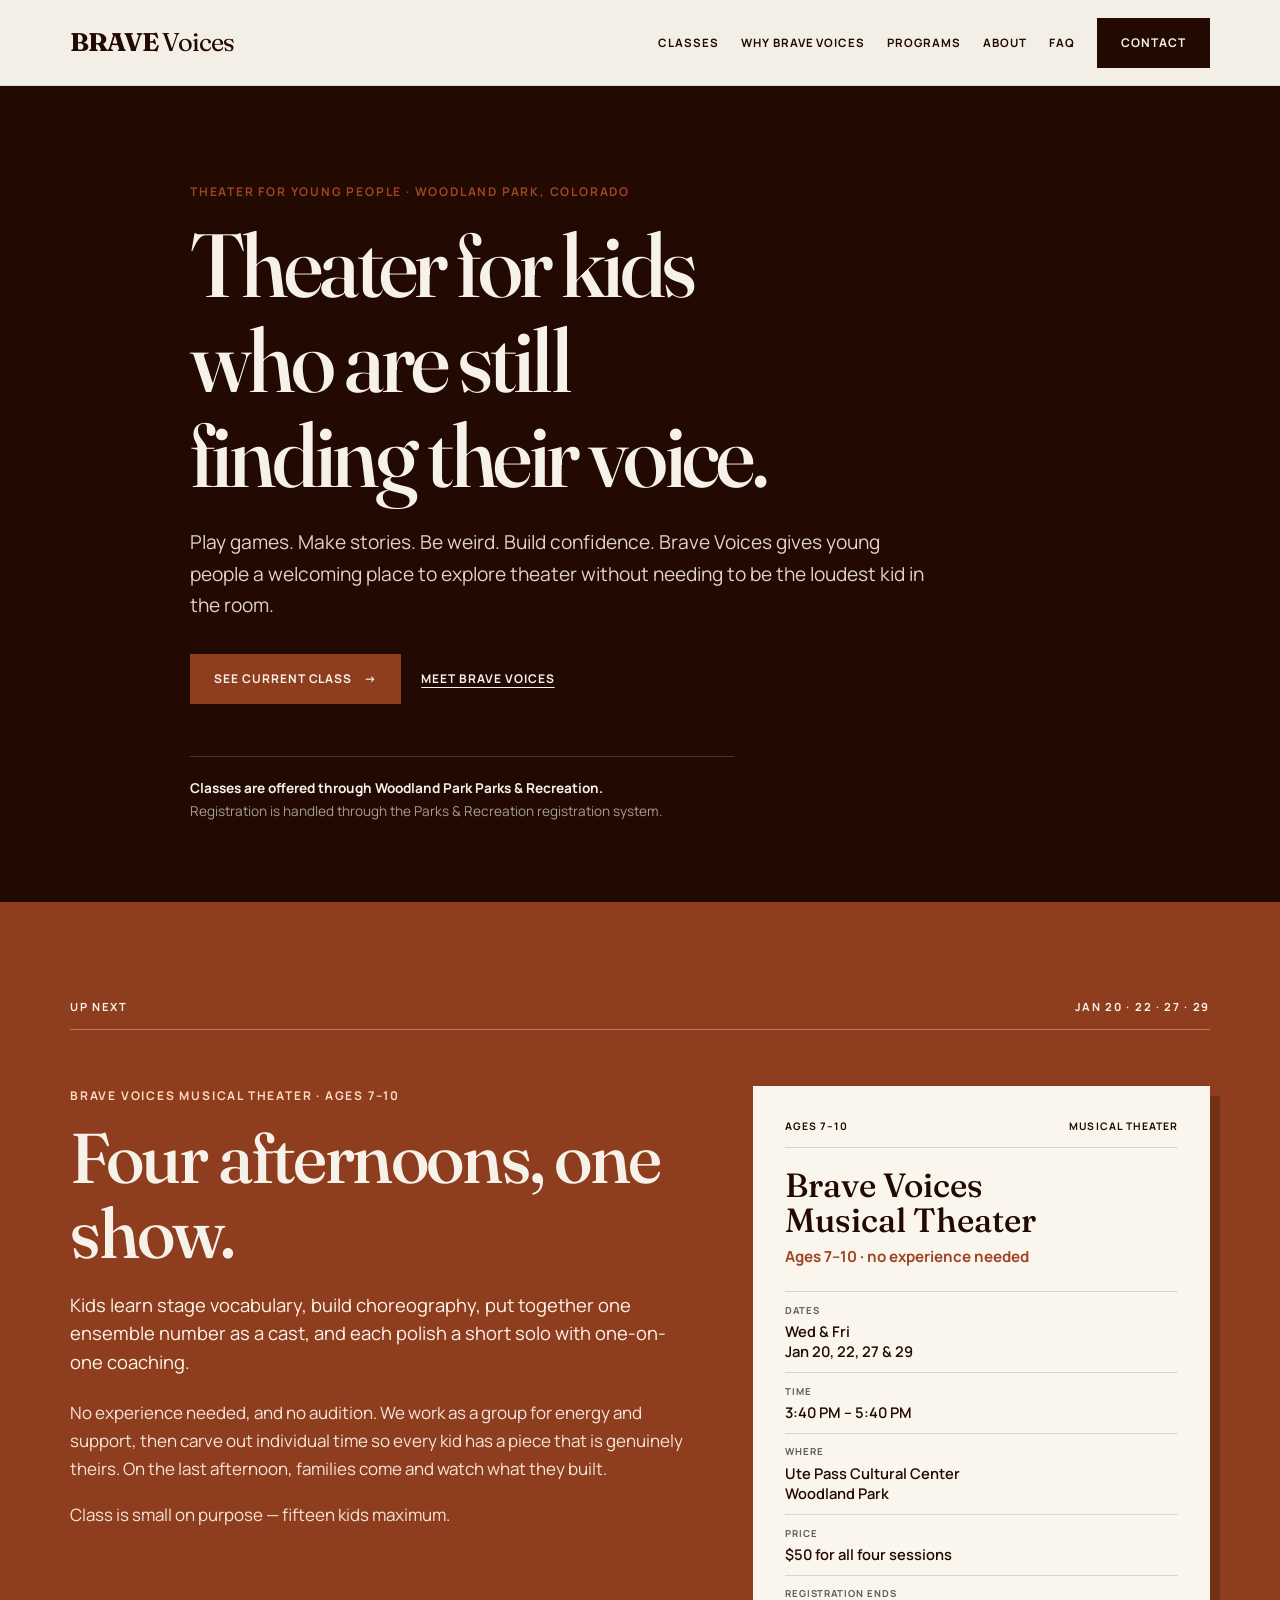
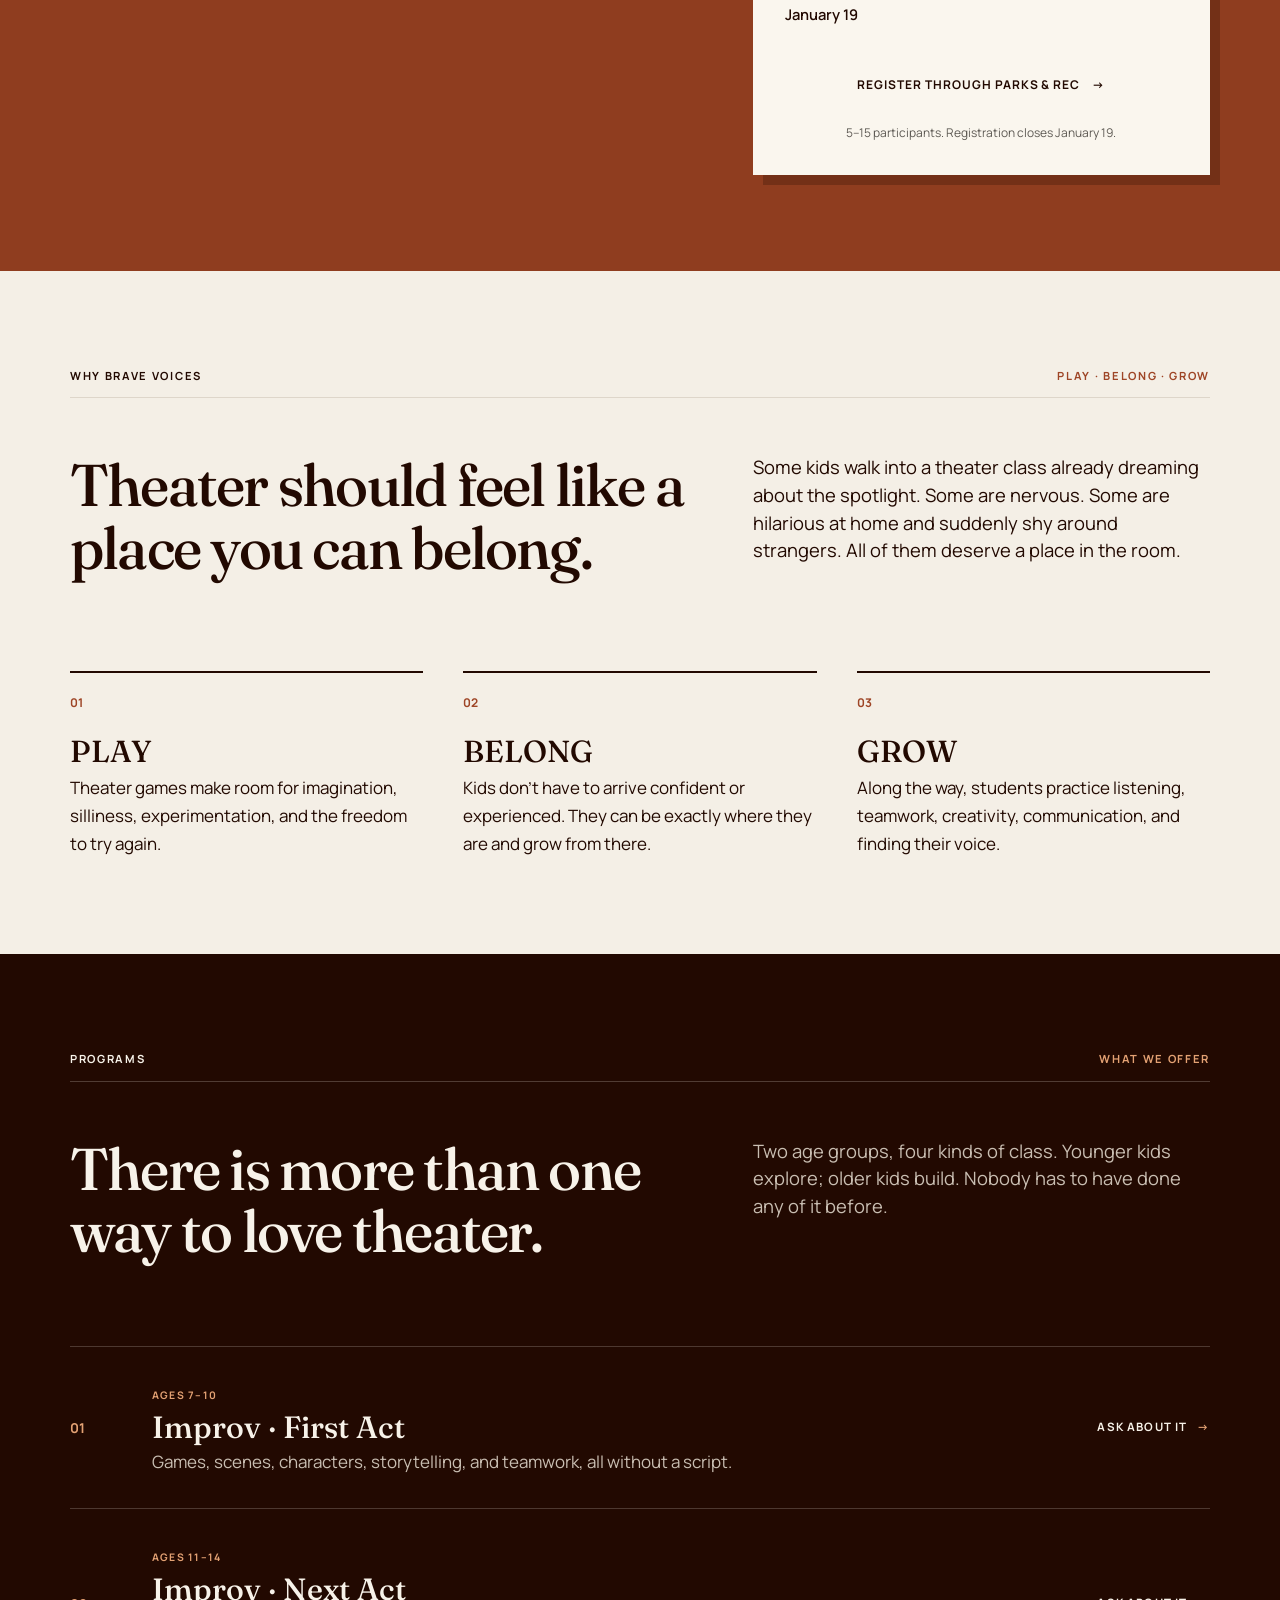
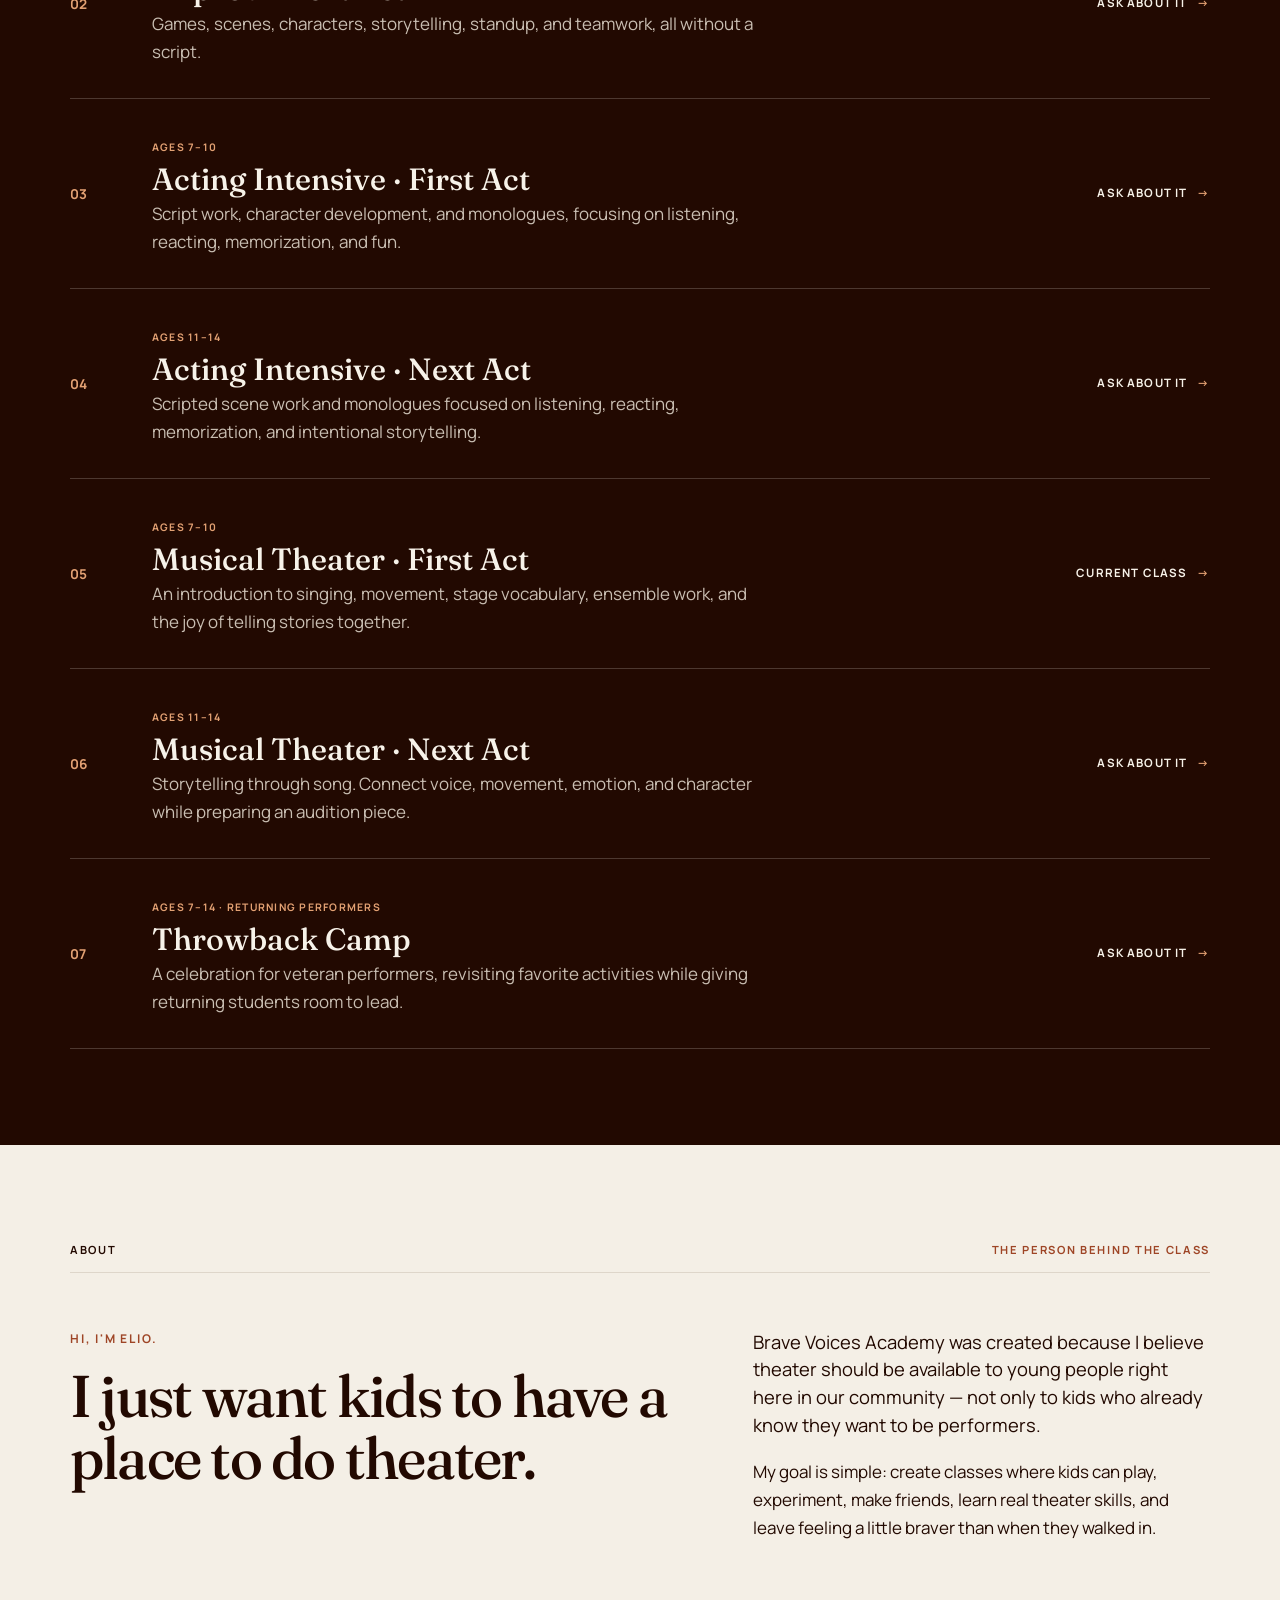
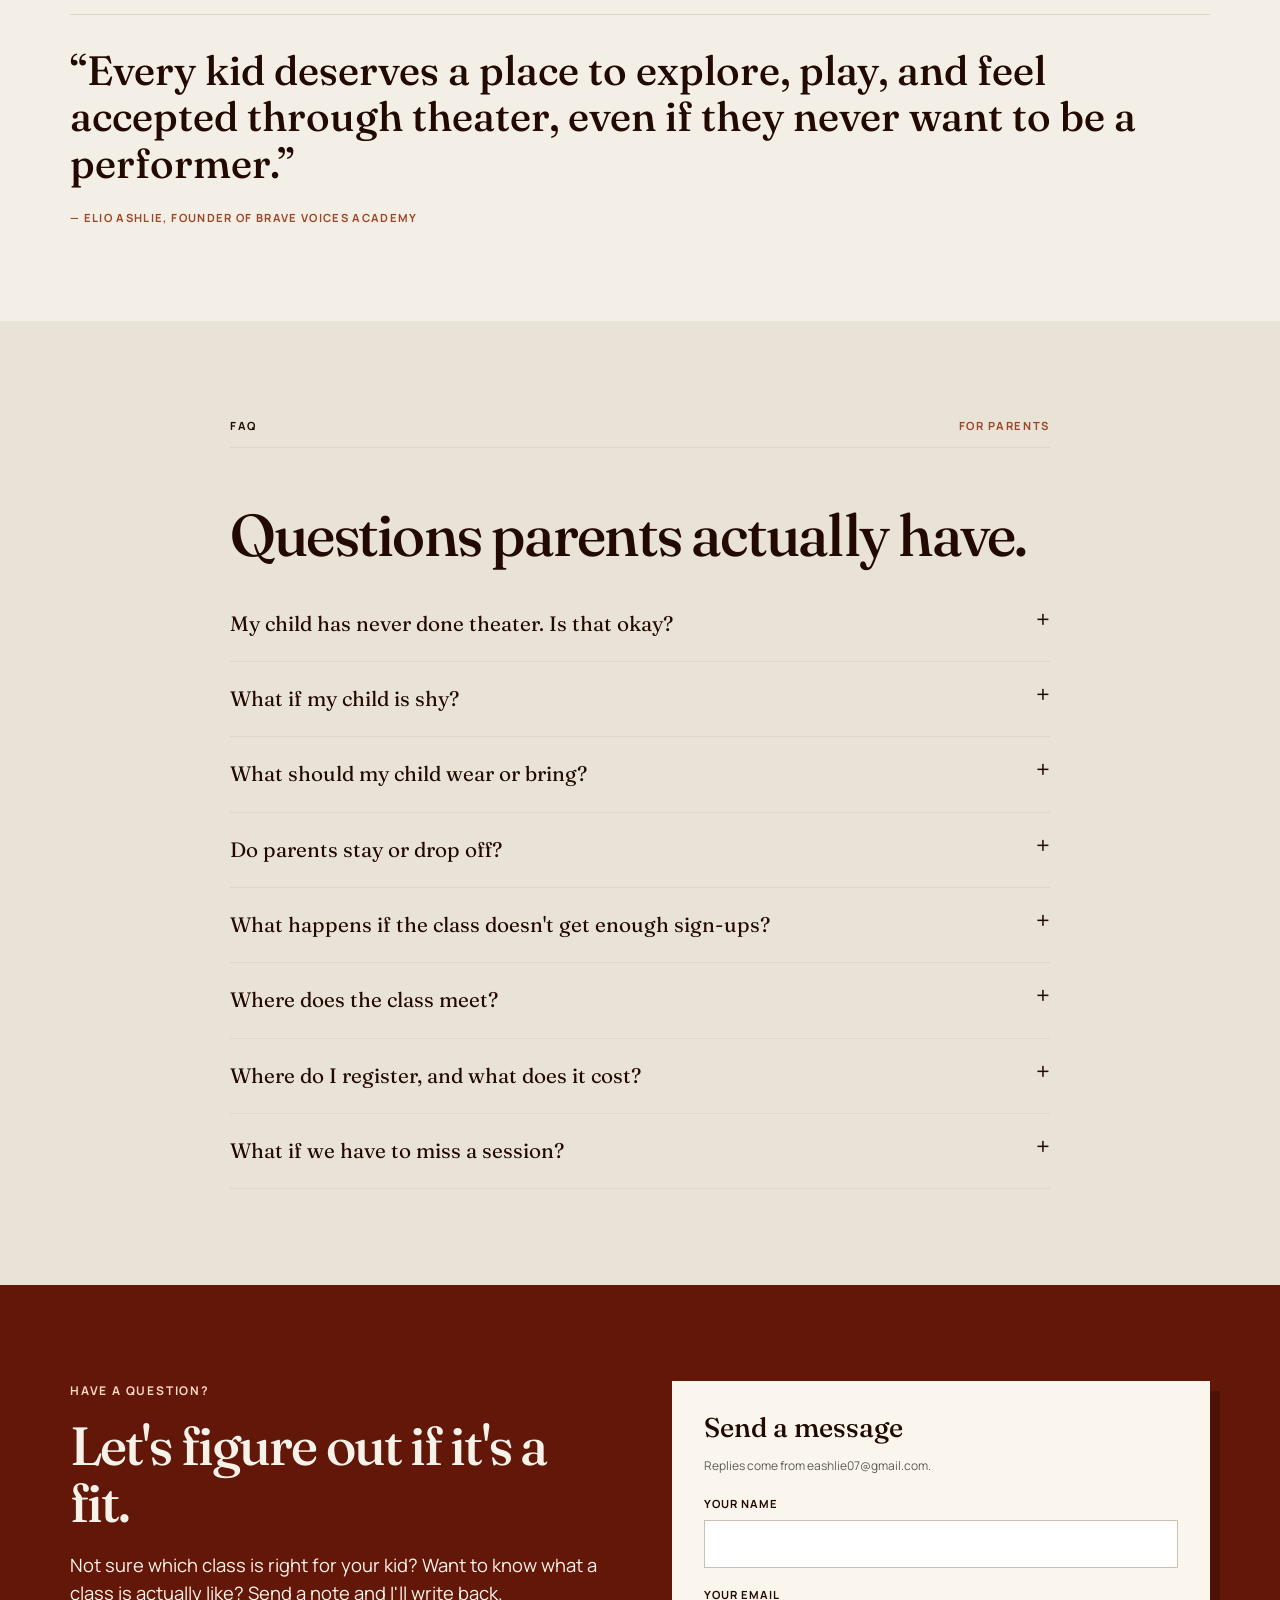
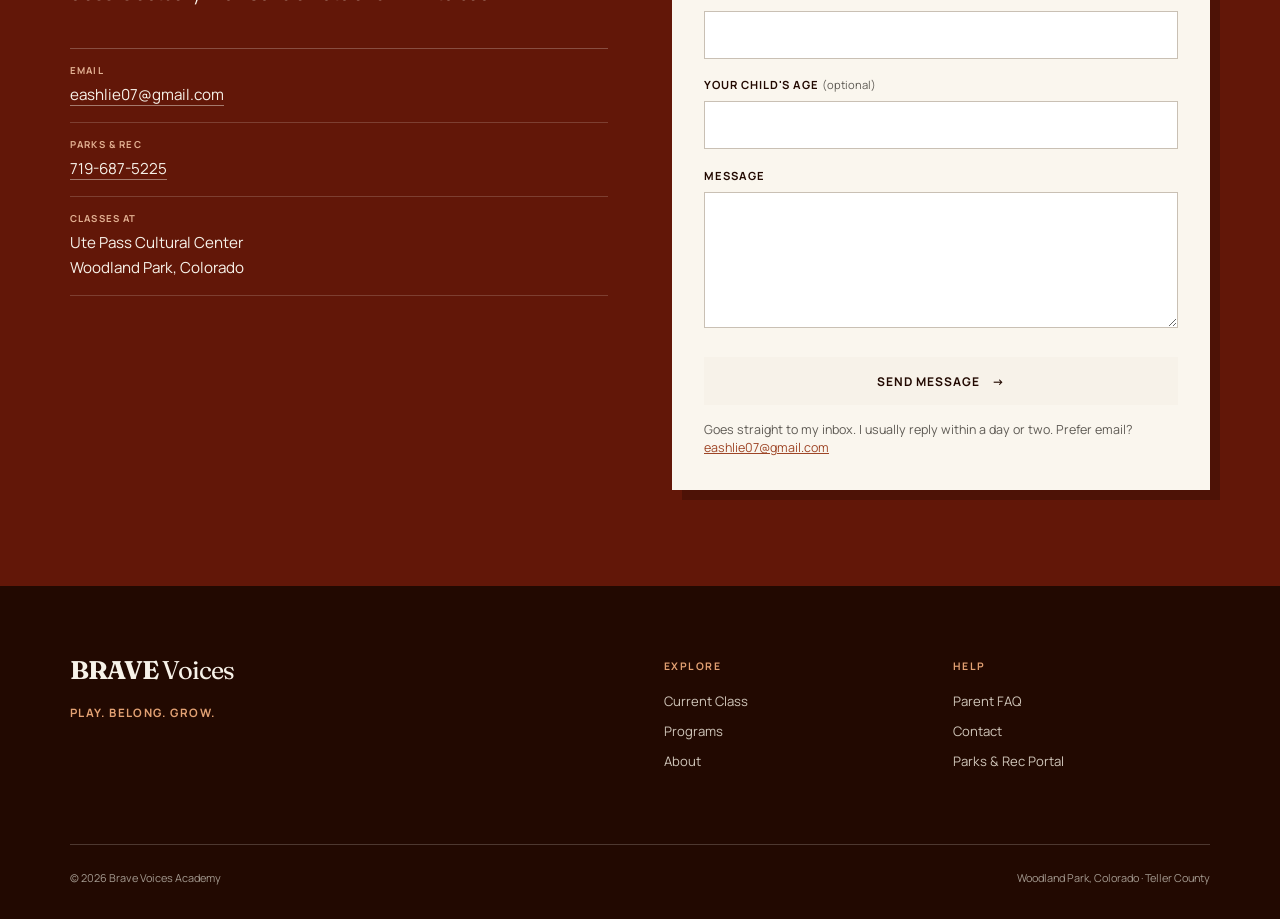
==== index.html @ 82eaf192 "Update website" ====
<!DOCTYPE html>
<html lang="en">
<head>
  <meta charset="UTF-8">
  <meta name="viewport" content="width=device-width, initial-scale=1.0">

  <!-- ✏️ EDIT: page title and description. Keep them under ~60 and ~155 characters. -->
  <title>Brave Voices Academy | Theater Classes for Kids in Woodland Park, CO</title>
  <meta name="description" content="Playful, welcoming theater classes for kids ages 7–14 in Woodland Park. Offered through Woodland Park Parks & Recreation. No experience or audition needed.">

  <link rel="icon" type="image/x-icon" href="imgs/favicon.ico">
  <meta name="theme-color" content="#220901">

  <!-- Social preview. ✏️ EDIT the image path once you add imgs/share-image.png (1200×630) -->
  <meta property="og:type" content="website">
  <meta property="og:title" content="Brave Voices Academy — Theater for kids in Woodland Park">
  <meta property="og:description" content="Theater for kids who are still finding their voice. Classes through Woodland Park Parks & Recreation.">
  <meta property="og:url" content="https://bravevoices.pages.dev/">
  <meta property="og:image" content="imgs/share-image.png">
  <meta name="twitter:card" content="summary_large_image">

  <link rel="preconnect" href="https://fonts.googleapis.com">
  <link rel="preconnect" href="https://fonts.gstatic.com" crossorigin>
  <link href="https://fonts.googleapis.com/css2?family=Fraunces:opsz,wght@9..144,400;9..144,500;9..144,600;9..144,700&family=Manrope:wght@400;500;600;700&display=swap" rel="stylesheet">
  <link rel="stylesheet" href="style.css">
</head>

<body>
<a class="skip-link" href="#main">Skip to content</a>

<header class="site-header">
  <div class="container nav-wrap">
    <a href="#" class="brand">BRAVE <span>Voices</span></a>

    <!-- Desktop navigation -->
    <nav class="site-nav" aria-label="Main">
      <a href="#classes">Classes</a>
      <a href="#why">Why Brave Voices</a>
      <a href="#programs">Programs</a>
      <a href="#about">About</a>
      <a href="#faq">FAQ</a>
      <a href="#contact" class="btn btn-dark">Contact</a>
    </nav>

    <!-- Mobile navigation: opens and closes with no JavaScript -->
    <details class="nav-mobile">
      <summary aria-label="Menu"><span class="bars" aria-hidden="true"></span>Menu</summary>
      <nav aria-label="Mobile">
        <a href="#classes">Classes</a>
        <a href="#why">Why Brave Voices</a>
        <a href="#programs">Programs</a>
        <a href="#about">About</a>
        <a href="#faq">FAQ</a>
        <a href="#contact">Contact</a>
      </nav>
    </details>
  </div>
</header>

<main id="main">

  <!-- ============================================================
       HERO  ✏️ EDIT: the headline and first paragraph
  ============================================================= -->
  <section class="hero dark">
    <div class="container hero-content">
      <p class="eyebrow">THEATER FOR YOUNG PEOPLE · WOODLAND PARK, COLORADO</p>
      <h1>Theater for kids<br>who are still<br>finding their voice.</h1>
      <p class="lead">
        Play games. Make stories. Be weird. Build confidence. Brave Voices gives young people a
        welcoming place to explore theater without needing to be the loudest kid in the room.
      </p>
      <div class="button-group">
        <a href="#classes" class="btn btn-terracotta">See current class <span aria-hidden="true">→</span></a>
        <a href="#about" class="text-link">Meet Brave Voices</a>
      </div>
      <div class="hero-footnote">
        <strong>Classes are offered through Woodland Park Parks &amp; Recreation.</strong>
        Registration is handled through the Parks &amp; Recreation registration system.
      </div>
    </div>
  </section>

  <!-- ============================================================
       CURRENT CLASS
       ✏️ THIS IS THE MAIN THING YOU WILL EDIT EACH SEASON.
       Change the six lines marked EDIT below, save, and publish.
       If there is no class scheduled, read the note just
       below the section tag — there is a ready-made message
       to use instead.
  ============================================================= -->
  <section class="section band-terracotta" id="classes">
    <div class="container">
      <div class="section-tag light-tag">
        <span>UP NEXT</span>
        <!-- ✏️ EDIT: the dates, written the same way -->
        <span>JAN 20 · 22 · 27 · 29</span>
      </div>

      <div class="two-col">
        <div>
          <!-- ✏️ EDIT: ages and class name -->
          <p class="eyebrow light-ink">BRAVE VOICES MUSICAL THEATER · AGES 7–10</p>
          <!-- ✏️ EDIT: the short title -->
          <h2 class="display-title">Four afternoons, one show.</h2>
          <p class="lead-text-light">
            Kids learn stage vocabulary, build choreography, put together one ensemble number as a
            cast, and each polish a short solo with one-on-one coaching.
          </p>
          <p class="light-body">
            No experience needed, and no audition. We work as a group for energy and support, then
            carve out individual time so every kid has a piece that is genuinely theirs. On the last
            afternoon, families come and watch what they built.
          </p>
          <p class="light-body">
            Class is small on purpose — fifteen kids maximum.
          </p>
        </div>

        <!-- Class info card -->
        <aside class="class-card">
          <div class="card-header">
            <!-- ✏️ EDIT: ages and class type -->
            <span>AGES 7–10</span>
            <span>MUSICAL THEATER</span>
          </div>
          <!-- ✏️ EDIT -->
          <h3>Brave Voices<br>Musical Theater</h3>
          <p class="card-subtitle">Ages 7–10 · no experience needed</p>

          <dl class="card-specs">
            <div>
              <dt>DATES</dt>
              <!-- ✏️ EDIT -->
              <dd>Wed &amp; Fri<br>Jan 20, 22, 27 &amp; 29</dd>
            </div>
            <div>
              <dt>TIME</dt>
              <!-- ✏️ EDIT -->
              <dd>3:40 PM – 5:40 PM</dd>
            </div>
            <div>
              <dt>WHERE</dt>
              <!-- ✏️ EDIT -->
              <dd>Ute Pass Cultural Center<br>Woodland Park</dd>
            </div>
            <div>
              <dt>PRICE</dt>
              <!-- ✏️ EDIT -->
              <dd>$50 for all four sessions</dd>
            </div>
            <div>
              <dt>REGISTRATION ENDS</dt>
              <!-- ✏️ EDIT -->
              <dd>January 19</dd>
            </div>
          </dl>

          <!-- ✏️ EDIT: the registration link goes here -->
          <a href="https://secure.rec1.com/CO/woodland-park-co/catalog"
             target="_blank" rel="noopener noreferrer" class="btn btn-full">
            Register through Parks &amp; Rec <span aria-hidden="true">→</span>
          </a>
          <p class="micro-text">5–15 participants. Registration closes January 19.</p>
        </aside>
      </div>

      <!-- ==========================================================
           DELETE THIS CLASS (when a class is over and nothing is booked)

           1. Find these two markers in the file:
                <div class="two-col">
                  <div>
                    ...
                  </div>
                  <aside class="class-card">
                    ...
                  </aside>
                </div>
           2. Delete that whole block, from <div class="two-col">
              down to its closing </div> just above the comment below.
           3. Remove the comment marks around the block underneath
              (select it, then press Ctrl + / in most editors).
           4. Change the two dates in the section tag to say
              something like  NO CLASS SCHEDULED
      =========================================================== -->

      <!-- EMPTY STATE START
      <div class="two-col">
        <div>
          <p class="eyebrow light-ink">BETWEEN CLASSES</p>
          <h2 class="display-title">Nothing on the calendar right now.</h2>
          <p class="lead-text-light">
            The next Brave Voices class is being finalised with Woodland Park Parks &amp; Recreation.
            Leave your email below and I'll write to you the moment the dates are set — before it
            goes on the flyers.
          </p>
          <a href="#contact" class="btn btn-cream">Tell me when it's scheduled <span aria-hidden="true">→</span></a>
        </div>
      </div>
      EMPTY STATE END -->
    </div>
  </section>

  <!-- ============================================================
       WHY  ✏️ EDIT freely — leave the three cards in place
  ============================================================= -->
  <section class="section" id="why">
    <div class="container">
      <div class="section-tag">
        <span>WHY BRAVE VOICES</span>
        <span>PLAY · BELONG · GROW</span>
      </div>

      <div class="two-col">
        <h2 class="section-title">Theater should feel like a place you can belong.</h2>
        <p class="lead-text">
          Some kids walk into a theater class already dreaming about the spotlight. Some are nervous.
          Some are hilarious at home and suddenly shy around strangers. All of them deserve a place
          in the room.
        </p>
      </div>

      <div class="three-col-cards">
        <article>
          <span class="step-num">01</span>
          <h3>PLAY</h3>
          <p>Theater games make room for imagination, silliness, experimentation, and the freedom to try again.</p>
        </article>
        <article>
          <span class="step-num">02</span>
          <h3>BELONG</h3>
          <p>Kids don't have to arrive confident or experienced. They can be exactly where they are and grow from there.</p>
        </article>
        <article>
          <span class="step-num">03</span>
          <h3>GROW</h3>
          <p>Along the way, students practice listening, teamwork, creativity, communication, and finding their voice.</p>
        </article>
      </div>
    </div>
  </section>

  <!-- ============================================================
       PROGRAMS  ✏️ EDIT the descriptions. To add a program,
       copy one whole <article> block and change the words.
       Delete an <article> to remove it.
  ============================================================= -->
  <section class="section dark" id="programs">
    <div class="container">
      <div class="section-tag dark-tag">
        <span>PROGRAMS</span>
        <span>WHAT WE OFFER</span>
      </div>

      <div class="two-col">
        <h2 class="section-title">There is more than one way to love theater.</h2>
        <p class="lead-text muted-text">
          Two age groups, four kinds of class. Younger kids explore; older kids build. Nobody has to
          have done any of it before.
        </p>
      </div>

      <div class="program-rows">

        <article class="program-item">
          <span class="prog-index">01</span>
          <div class="prog-details">
            <span class="badge">AGES 7–10</span>
            <h3>Improv · First Act</h3>
            <p>Games, scenes, characters, storytelling, and teamwork, all without a script.</p>
          </div>
          <a href="#contact" class="prog-link">Ask about it <span aria-hidden="true">→</span></a>
        </article>

        <article class="program-item">
          <span class="prog-index">02</span>
          <div class="prog-details">
            <span class="badge">AGES 11–14</span>
            <h3>Improv · Next Act</h3>
            <p>Games, scenes, characters, storytelling, standup, and teamwork, all without a script.</p>
          </div>
          <a href="#contact" class="prog-link">Ask about it <span aria-hidden="true">→</span></a>
        </article>

        <article class="program-item">
          <span class="prog-index">03</span>
          <div class="prog-details">
            <span class="badge">AGES 7–10</span>
            <h3>Acting Intensive · First Act</h3>
            <p>Script work, character development, and monologues, focusing on listening, reacting, memorization, and fun.</p>
          </div>
          <a href="#contact" class="prog-link">Ask about it <span aria-hidden="true">→</span></a>
        </article>

        <article class="program-item">
          <span class="prog-index">04</span>
          <div class="prog-details">
            <span class="badge">AGES 11–14</span>
            <h3>Acting Intensive · Next Act</h3>
            <p>Scripted scene work and monologues focused on listening, reacting, memorization, and intentional storytelling.</p>
          </div>
          <a href="#contact" class="prog-link">Ask about it <span aria-hidden="true">→</span></a>
        </article>

        <article class="program-item">
          <span class="prog-index">05</span>
          <div class="prog-details">
            <span class="badge">AGES 7–10</span>
            <h3>Musical Theater · First Act</h3>
            <p>An introduction to singing, movement, stage vocabulary, ensemble work, and the joy of telling stories together.</p>
          </div>
          <a href="#classes" class="prog-link">Current class <span aria-hidden="true">→</span></a>
        </article>

        <article class="program-item">
          <span class="prog-index">06</span>
          <div class="prog-details">
            <span class="badge">AGES 11–14</span>
            <h3>Musical Theater · Next Act</h3>
            <p>Storytelling through song. Connect voice, movement, emotion, and character while preparing an audition piece.</p>
          </div>
          <a href="#contact" class="prog-link">Ask about it <span aria-hidden="true">→</span></a>
        </article>

        <article class="program-item">
          <span class="prog-index">07</span>
          <div class="prog-details">
            <span class="badge">AGES 7–14 · RETURNING PERFORMERS</span>
            <h3>Throwback Camp</h3>
            <p>A celebration for veteran performers, revisiting favorite activities while giving returning students room to lead.</p>
          </div>
          <a href="#contact" class="prog-link">Ask about it <span aria-hidden="true">→</span></a>
        </article>

      </div>
    </div>
  </section>

  <!-- ============================================================
       PHOTOS — ready to switch on.
       Put your image files in the imgs folder, then remove the
       comment marks around this whole section (select it and press
       Ctrl + / ). Replace each filename with yours.
       Caption each photo with what it shows — that's what screen
       readers read out, and it's good for search.

  <section class="section" id="photos">
    <div class="container">
      <div class="section-tag">
        <span>IN THE ROOM</span>
        <span>WHAT A CLASS LOOKS LIKE</span>
      </div>
      <div class="photo-grid">
        <figure>
          <img src="imgs/photo-1.jpg" alt="Kids sitting in a circle on the floor playing a theater game.">
        </figure>
        <figure>
          <img src="imgs/photo-2.jpg" alt="Scripts and pencils spread across chairs before a class starts.">
        </figure>
        <figure>
          <img src="imgs/photo-3.jpg" alt="A performer mid-gesture in front of the group at the Ute Pass Cultural Center.">
        </figure>
      </div>
      <blockquote class="quote-box">
        <p>“He came home talking about it for two hours.”</p>
        <cite>— Parent, October acting intensive</cite>
      </blockquote>
    </div>
  </section>
  ============================================================= -->

  <!-- ============================================================
       ABOUT  ✏️ EDIT freely
  ============================================================= -->
  <section class="section" id="about">
    <div class="container">
      <div class="section-tag">
        <span>ABOUT</span>
        <span>THE PERSON BEHIND THE CLASS</span>
      </div>

      <div class="two-col">
        <div>
          <p class="eyebrow">HI, I'M ELIO.</p>
          <h2 class="section-title">I just want kids to have a place to do theater.</h2>
        </div>
        <div>
          <p class="lead-text">
            Brave Voices Academy was created because I believe theater should be available to young
            people right here in our community — not only to kids who already know they want to be
            performers.
          </p>
          <p>
            My goal is simple: create classes where kids can play, experiment, make friends, learn real
            theater skills, and leave feeling a little braver than when they walked in.
          </p>
        </div>
      </div>

      <blockquote class="quote-box">
        <p>“Every kid deserves a place to explore, play, and feel accepted through theater, even if they never want to be a performer.”</p>
        <cite>— Elio Ashlie, Founder of Brave Voices Academy</cite>
      </blockquote>
    </div>
  </section>

  <!-- ============================================================
       FAQ  ✏️ To add a question, copy one <details> block
       (from <details> to </details>) and change the words.
  ============================================================= -->
  <section class="section faq-bg" id="faq">
    <div class="container narrow">
      <div class="section-tag">
        <span>FAQ</span>
        <span>FOR PARENTS</span>
      </div>
      <h2 class="section-title">Questions parents actually have.</h2>

      <div class="faq-accordion">
        <details>
          <summary>My child has never done theater. Is that okay?</summary>
          <p>Absolutely. Classes are designed to welcome beginners as well as kids with previous experience. No audition, ever.</p>
        </details>
        <details>
          <summary>What if my child is shy?</summary>
          <p>That's okay too. Kids are never required to walk in already confident. Theater games give students small, playful ways to participate and build comfort over time — nobody is put on the spot.</p>
        </details>
        <details>
          <summary>What should my child wear or bring?</summary>
          <p>Clothes they can move in and closed-toe shoes. Bring a water bottle. No costumes, no scripts, nothing to buy.</p>
        </details>
        <details>
          <summary>Do parents stay or drop off?</summary>
          <p>Drop off and pick up. On the last day of a class, families are invited to come in and watch what the kids built.</p>
        </details>
        <details>
          <summary>What happens if the class doesn't get enough sign-ups?</summary>
          <p>Classes need a minimum of five kids to run. If it doesn't fill, I'll tell you as early as I can and the class is cancelled rather than run short. Parks &amp; Recreation refunds registration fees for a cancelled class.</p>
        </details>
        <details>
          <summary>Where does the class meet?</summary>
          <p>At the Ute Pass Cultural Center in Woodland Park. Parks &amp; Recreation handles the room booking.</p>
        </details>
        <details>
          <summary>Where do I register, and what does it cost?</summary>
          <p>Registration goes through Woodland Park Parks &amp; Recreation, either online or by phone at 719-687-5225. The fee listed on each class covers the whole course.</p>
        </details>
        <details>
          <summary>What if we have to miss a session?</summary>
          <p>Tell me beforehand and I'll make sure your child isn't behind. Each class is built so a missed afternoon doesn't break the final piece.</p>
        </details>
      </div>
    </div>
  </section>

  <!-- ============================================================
       CONTACT
       The form sends for real: it posts to /api/contact, which is a
       tiny Cloudflare function (in the functions folder) that emails
       you through Resend. The visitor stays on the page.
       ✏️ EDIT: your email address appears three places — the visible
       contact details, the confirmation line, and TO_ADDRESS in
       Cloudflare. Change all three if it ever changes.
  ============================================================= -->
  <section class="section contact-section" id="contact">
    <div class="container">
      <div class="contact-grid">

        <div class="contact-intro">
          <p class="eyebrow light-ink">HAVE A QUESTION?</p>
          <h2 class="display-title">Let's figure out if it's a fit.</h2>
          <p class="lead-text-light">
            Not sure which class is right for your kid? Want to know what a class is actually like?
            Send a note and I'll write back.
          </p>
          <dl class="contact-facts">
            <div>
              <dt>EMAIL</dt>
              <dd><a href="mailto:eashlie07@gmail.com">eashlie07@gmail.com</a></dd>
            </div>
            <div>
              <dt>PARKS &amp; REC</dt>
              <dd><a href="tel:+17196875225">719-687-5225</a></dd>
            </div>
            <div>
              <dt>CLASSES AT</dt>
              <dd>Ute Pass Cultural Center<br>Woodland Park, Colorado</dd>
            </div>
          </dl>
        </div>

        <div class="contact-card">
          <h3>Send a message</h3>
          <p class="micro-text">Replies come from eashlie07@gmail.com.</p>

          <form id="contact-form" novalidate>
            <label for="name">Your name</label>
            <input type="text" id="name" name="name" autocomplete="name" required>

            <label for="email">Your email</label>
            <input type="email" id="email" name="email" autocomplete="email" required>

            <label for="kid">Your child's age <span class="optional">(optional)</span></label>
            <input type="text" id="kid" name="kid" inputmode="numeric">

            <label for="message">Message</label>
            <textarea id="message" name="message" rows="5" required></textarea>

            <!-- Spam trap. People never see this; bots fill it in. -->
            <div class="hp" aria-hidden="true">
              <label for="website">Leave this empty</label>
              <input type="text" id="website" name="website" tabindex="-1" autocomplete="off">
            </div>

            <button type="submit" class="btn btn-cream btn-full" id="contact-submit">
              Send message <span aria-hidden="true">→</span>
            </button>

            <p class="form-status" id="contact-status" role="status" aria-live="polite"></p>

            <p class="form-note">
              Goes straight to my inbox. I usually reply within a day or two.
              Prefer email? <a href="mailto:eashlie07@gmail.com">eashlie07@gmail.com</a>
            </p>
          </form>
        </div>

      </div>
    </div>
  </section>

</main>

<footer class="site-footer">
  <div class="container footer-grid">
    <div>
      <a href="#" class="brand">BRAVE <span>Voices</span></a>
      <p class="footer-tagline">Play. Belong. Grow.</p>
    </div>
    <div class="footer-links">
      <div>
        <strong>EXPLORE</strong>
        <a href="#classes">Current Class</a>
        <a href="#programs">Programs</a>
        <a href="#about">About</a>
      </div>
      <div>
        <strong>HELP</strong>
        <a href="#faq">Parent FAQ</a>
        <a href="#contact">Contact</a>
        <a href="https://secure.rec1.com/CO/woodland-park-co/catalog" target="_blank" rel="noopener noreferrer">Parks &amp; Rec Portal</a>
      </div>
    </div>
  </div>
  <div class="container footer-bottom">
    <span>© 2026 Brave Voices Academy</span>
    <span>Woodland Park, Colorado · Teller County</span>
  </div>
</footer>

<script>
/* Contact form. Posts to /api/contact, which emails you.
   If that ever fails, the visitor gets the direct address instead
   of a dead button. */
(function () {
  var form   = document.getElementById('contact-form');
  var status = document.getElementById('contact-status');
  var button = document.getElementById('contact-submit');

  form.addEventListener('submit', function (e) {
    e.preventDefault();

    var name    = document.getElementById('name').value.trim();
    var email   = document.getElementById('email').value.trim();
    var kid     = document.getElementById('kid').value.trim();
    var message = document.getElementById('message').value.trim();
    var trap    = document.getElementById('website').value.trim();

    var valid = /.+@.+\..+/.test(email);
    if (!name || !valid || !message) {
      status.className = 'form-status is-error';
      status.textContent = 'Please add your name, a valid email, and a message.';
      return;
    }

    button.disabled = true;
    button.textContent = 'Sending…';
    status.className = 'form-status';
    status.textContent = '';

    fetch('/api/contact', {
      method: 'POST',
      headers: { 'content-type': 'application/json' },
      body: JSON.stringify({ name: name, email: email, kid: kid, message: message, website: trap })
    })
      .then(function (res) { return res.json().then(function (d) { return { ok: res.ok, d: d }; }); })
      .then(function (r) {
        if (r.ok && r.d.ok) {
          form.reset();
          status.className = 'form-status is-ok';
          status.textContent = 'Thank you — your message is on its way. I\u2019ll reply to ' + email + '.';
        } else {
          throw new Error((r.d && r.d.error) || 'failed');
        }
      })
      .catch(function () {
        status.className = 'form-status is-error';
        status.innerHTML = 'That didn\u2019t go through. Please email ' +
          '<a href="mailto:eashlie07@gmail.com">eashlie07@gmail.com</a> directly.';
      })
      .finally(function () {
        button.disabled = false;
        button.textContent = 'Send message \u2192';
      });
  });
})();
</script>

</body>
</html>
---- style.css ----
/* =========================================================
   BRAVE VOICES ACADEMY
   One stylesheet. Colours live in the block below — change a
   value there and it changes everywhere on the site.
========================================================= */

:root {
  /* ---- COLOURS ---- */
  --ink:            #220901;  /* darkest brown, body text and dark sections */
  --paper:          #f4efe6;  /* page background */
  --paper-alt:      #e9e2d7;  /* alternating section background */
  --card:           #faf6ee;  /* class card and form background */
  --cream:          #f7f2e9;  /* text on dark backgrounds */
  --line:           #ded6ca;  /* hairlines and borders */
  --muted:          #5e5a54;  /* small secondary text */
  --accent:         #9E4526;  /* terracotta for text and links on light */
  --accent-band:    #8f3d1f;  /* terracotta for large background bands */
  --burgundy:       #621708;  /* deep red, contact section */
  --focus:          #d98b3f;  /* keyboard focus ring */

  /* ---- TYPE ---- */
  --serif: "Fraunces", Georgia, serif;
  --sans:  "Manrope", system-ui, -apple-system, sans-serif;
  --max-w: 1140px;
}

/* ---------- RESET & BASE ---------- */
*, *::before, *::after { box-sizing: border-box; margin: 0; padding: 0; }

html {
  scroll-behavior: smooth;
  scroll-padding-top: 5.5rem;
  -webkit-text-size-adjust: 100%;
}

body {
  background: var(--paper);
  color: var(--ink);
  font-family: var(--sans);
  font-size: 17px;
  line-height: 1.65;
}

h1, h2, h3, blockquote { font-family: var(--serif); font-weight: 500; line-height: 1.06; }

p { margin-bottom: 1.15rem; }
p:last-child { margin-bottom: 0; }
a { color: inherit; }
img { max-width: 100%; height: auto; display: block; }

:focus-visible {
  outline: 3px solid var(--focus);
  outline-offset: 3px;
}

.skip-link {
  position: absolute;
  left: -9999px;
  top: 0;
  background: var(--ink);
  color: var(--cream);
  padding: 0.75rem 1.25rem;
  z-index: 200;
  font-size: 0.8rem;
  font-weight: 700;
}
.skip-link:focus { left: 0; }

/* ---------- LAYOUT ---------- */
.container { width: min(100% - 3rem, var(--max-w)); margin-inline: auto; }
.narrow { max-width: 820px; }
.section { padding: 6rem 0; }
.text-center { text-align: center; }

.dark { background: var(--ink); color: var(--cream); }
.band-terracotta { background: var(--accent-band); color: var(--cream); }
.faq-bg { background: var(--paper-alt); }
.contact-section { background: var(--burgundy); color: var(--cream); }

/* ---------- TYPE SCALE ---------- */
.display-title {
  font-size: clamp(2.6rem, 5.5vw, 4.6rem);
  letter-spacing: -0.035em;
  margin-bottom: 1.25rem;
}
.section-title {
  font-size: clamp(2.2rem, 4.6vw, 3.9rem);
  letter-spacing: -0.03em;
  margin-bottom: 1.25rem;
}

.eyebrow {
  font-size: 0.75rem;
  font-weight: 700;
  letter-spacing: 0.15em;
  text-transform: uppercase;
  color: var(--accent);
  margin-bottom: 1rem;
}
.light-ink { color: #ffd9c2; }   /* eyebrow on terracotta / burgundy */

.lead { font-size: 1.2rem; color: #ded4c9; margin-bottom: 2rem; max-width: 62ch; }
.lead-text { font-size: 1.15rem; line-height: 1.5; }
.lead-text-light { font-size: 1.15rem; line-height: 1.55; color: #fdf5ea; margin-bottom: 1.4rem; }
.light-body { color: #f2e6d9; }
.muted-text { color: #c9beb2; }

/* ---------- SECTION TAG RULE ---------- */
.section-tag {
  display: flex;
  justify-content: space-between;
  gap: 1rem;
  flex-wrap: wrap;
  font-size: 0.7rem;
  font-weight: 700;
  letter-spacing: 0.15em;
  text-transform: uppercase;
  padding-bottom: 0.75rem;
  margin-bottom: 3.5rem;
  border-bottom: 1px solid var(--line);
}
.section-tag span:last-child { color: var(--accent); }
.dark-tag { border-color: rgba(247, 242, 233, 0.22); }
.dark-tag span:last-child { color: #e3a173; }
.light-tag { border-color: rgba(247, 242, 233, 0.35); }
.light-tag span:last-child { color: var(--cream); }

/* ---------- BUTTONS & LINKS ---------- */
.btn {
  display: inline-flex;
  align-items: center;
  justify-content: center;
  gap: 0.75rem;
  padding: 0.95rem 1.5rem;
  text-decoration: none;
  font-size: 0.75rem;
  font-weight: 700;
  letter-spacing: 0.08em;
  text-transform: uppercase;
  border: 0;
  cursor: pointer;
  font-family: inherit;
  transition: transform 0.18s ease, background 0.18s ease, color 0.18s ease;
}
.btn:hover { transform: translateY(-2px); }

.btn-dark { background: var(--ink); color: var(--cream); }
.btn-dark:hover { background: var(--accent-band); }

.btn-terracotta { background: var(--accent-band); color: var(--cream); }
.btn-terracotta:hover { background: #7d3418; }

.btn-cream { background: var(--cream); color: var(--ink); }
.btn-cream:hover { background: #ffffff; }

.btn-full { width: 100%; margin-top: 1.5rem; }

.text-link {
  font-size: 0.75rem;
  font-weight: 700;
  letter-spacing: 0.08em;
  text-transform: uppercase;
  text-decoration: underline;
  text-underline-offset: 4px;
  margin-left: 1.25rem;
}

.button-group { display: flex; flex-wrap: wrap; align-items: center; gap: 0.5rem 0; }

/* ---------- HEADER ---------- */
.site-header {
  background: var(--paper);
  border-bottom: 1px solid var(--line);
  padding: 1.1rem 0;
  position: sticky;
  top: 0;
  z-index: 100;
}
.nav-wrap { display: flex; justify-content: space-between; align-items: center; gap: 1rem; }

.brand {
  font-family: var(--serif);
  font-size: 1.6rem;
  font-weight: 700;
  text-decoration: none;
  letter-spacing: -0.04em;
  line-height: 1;
}
.brand span { font-weight: 400; }

.site-nav { display: flex; align-items: center; gap: 1.4rem; }
.site-nav a:not(.btn) {
  text-decoration: none;
  font-size: 0.72rem;
  font-weight: 700;
  letter-spacing: 0.08em;
  text-transform: uppercase;
}
.site-nav a:not(.btn):hover { color: var(--accent); }

/* ---------- MOBILE MENU (no JavaScript needed) ---------- */
.nav-mobile { display: none; position: relative; }

.nav-mobile summary {
  display: flex;
  align-items: center;
  gap: 0.55rem;
  cursor: pointer;
  list-style: none;
  font-size: 0.72rem;
  font-weight: 700;
  letter-spacing: 0.1em;
  text-transform: uppercase;
  padding: 0.6rem 0;
}
.nav-mobile summary::-webkit-details-marker { display: none; }

.bars {
  width: 20px;
  height: 2px;
  background: var(--ink);
  position: relative;
}
.bars::before, .bars::after {
  content: "";
  position: absolute;
  left: 0;
  width: 20px;
  height: 2px;
  background: var(--ink);
}
.bars::before { top: -6px; }
.bars::after { top: 6px; }

.nav-mobile nav {
  position: absolute;
  right: 0;
  top: calc(100% + 0.9rem);
  background: var(--card);
  border: 1px solid var(--line);
  box-shadow: 0 14px 34px rgba(34, 9, 1, 0.16);
  display: flex;
  flex-direction: column;
  min-width: 13rem;
  padding: 0.5rem 0;
  z-index: 150;
}
.nav-mobile nav a {
  text-decoration: none;
  padding: 0.8rem 1.25rem;
  font-size: 0.78rem;
  font-weight: 700;
  letter-spacing: 0.06em;
  text-transform: uppercase;
}
.nav-mobile nav a:hover { background: var(--paper); color: var(--accent); }

/* ---------- HERO ---------- */
.hero { padding: 6rem 0 5rem; }
.hero h1 {
  font-size: clamp(2.9rem, 7vw, 6rem);
  letter-spacing: -0.04em;
  margin-bottom: 1.5rem;
}
.hero-content { max-width: 900px; }

.hero-footnote {
  margin-top: 3.25rem;
  padding-top: 1.25rem;
  border-top: 1px solid rgba(247, 242, 233, 0.18);
  color: #a89f95;
  font-size: 0.85rem;
  max-width: 34rem;
}
.hero-footnote strong { display: block; color: var(--cream); }

/* ---------- GRIDS ---------- */
.two-col {
  display: grid;
  grid-template-columns: 1.15fr 0.85fr;
  gap: 4rem;
  align-items: start;
}

.three-col-cards {
  display: grid;
  grid-template-columns: repeat(3, 1fr);
  gap: 2.5rem;
  margin-top: 4.5rem;
}
.three-col-cards article { border-top: 2px solid var(--ink); padding-top: 1.25rem; }
.step-num {
  display: block;
  color: var(--accent);
  font-weight: 700;
  font-size: 0.75rem;
  margin-bottom: 1.4rem;
}
.three-col-cards h3 { font-size: 1.9rem; margin-bottom: 0.4rem; }

.photo-grid {
  display: grid;
  grid-template-columns: repeat(3, 1fr);
  gap: 1rem;
}
.photo-grid img { width: 100%; aspect-ratio: 4 / 3; object-fit: cover; }

/* ---------- CLASS CARD ---------- */
.class-card {
  background: var(--card);
  color: var(--ink);
  padding: 2rem;
  box-shadow: 10px 10px 0 rgba(34, 9, 1, 0.25);
}
.card-header {
  display: flex;
  justify-content: space-between;
  gap: 0.75rem;
  font-size: 0.65rem;
  font-weight: 700;
  letter-spacing: 0.1em;
  border-bottom: 1px solid var(--line);
  padding-bottom: 0.75rem;
  margin-bottom: 1.25rem;
}
.class-card h3 { font-size: 2.1rem; margin-bottom: 0.3rem; }
.card-subtitle { color: var(--accent); font-weight: 700; margin-bottom: 1.4rem; font-size: 0.95rem; }

.card-specs div { padding: 0.65rem 0; border-top: 1px solid var(--line); }
.card-specs dt {
  font-size: 0.6rem;
  font-weight: 700;
  letter-spacing: 0.1em;
  color: var(--muted);
  margin-bottom: 0.15rem;
}
.card-specs dd { font-size: 0.92rem; font-weight: 600; line-height: 1.4; }

.micro-text {
  font-size: 0.75rem;
  color: var(--muted);
  text-align: center;
  margin-top: 0.85rem;
}
.contact-card .micro-text { text-align: left; margin-bottom: 1.25rem; }

/* ---------- PROGRAM ROWS ---------- */
.program-rows { margin-top: 4rem; }
.program-item {
  display: grid;
  grid-template-columns: 50px 1fr auto;
  align-items: center;
  gap: 2rem;
  padding: 2rem 0;
  border-top: 1px solid rgba(247, 242, 233, 0.2);
}
.program-item:last-child { border-bottom: 1px solid rgba(247, 242, 233, 0.2); }
.prog-index { color: #e3a173; font-weight: 700; font-size: 0.85rem; }

.badge {
  display: inline-block;
  color: #e3a173;
  font-size: 0.65rem;
  font-weight: 700;
  letter-spacing: 0.12em;
  margin-bottom: 0.4rem;
}
.prog-details h3 { font-size: clamp(1.5rem, 2.4vw, 2.2rem); margin-bottom: 0.3rem; }
.prog-details p { color: #c9beb2; max-width: 62ch; }

.prog-link {
  text-decoration: none;
  font-size: 0.72rem;
  font-weight: 700;
  letter-spacing: 0.1em;
  text-transform: uppercase;
  white-space: nowrap;
  color: var(--cream);
  border-bottom: 1px solid transparent;
  padding-bottom: 2px;
}
.prog-link span { color: #e3a173; margin-left: 0.4rem; }
.prog-link:hover { border-color: #e3a173; }

/* ---------- QUOTE ---------- */
.quote-box {
  margin-top: 4.5rem;
  padding-top: 2rem;
  border-top: 1px solid var(--line);
}
.quote-box p {
  font-size: clamp(1.8rem, 3.2vw, 2.9rem);
  line-height: 1.14;
  margin-bottom: 1.25rem;
}
.quote-box cite {
  font-family: var(--sans);
  font-size: 0.7rem;
  font-style: normal;
  font-weight: 700;
  letter-spacing: 0.12em;
  text-transform: uppercase;
  color: var(--accent);
}

/* ---------- FAQ ---------- */
.faq-accordion details {
  border-bottom: 1px solid var(--line);
  padding: 1.25rem 0;
}
.faq-accordion summary {
  font-family: var(--serif);
  font-size: 1.3rem;
  cursor: pointer;
  list-style: none;
  display: flex;
  justify-content: space-between;
  align-items: flex-start;
  gap: 1.5rem;
}
.faq-accordion summary::-webkit-details-marker { display: none; }
.faq-accordion summary::after {
  content: "+";
  font-family: var(--sans);
  font-size: 1.5rem;
  line-height: 1;
  flex: none;
}
.faq-accordion details[open] summary::after { content: "−"; }
.faq-accordion details p { margin-top: 1rem; color: #45413c; max-width: 68ch; }

/* ---------- CONTACT ---------- */
.contact-grid {
  display: grid;
  grid-template-columns: 1fr 1fr;
  gap: 4rem;
  align-items: start;
}
.contact-intro .display-title { font-size: clamp(2.2rem, 4.2vw, 3.4rem); }

.contact-facts { margin-top: 2.5rem; border-top: 1px solid rgba(247, 242, 233, 0.25); }
.contact-facts div { padding: 0.9rem 0; border-bottom: 1px solid rgba(247, 242, 233, 0.18); }
.contact-facts dt {
  font-size: 0.6rem;
  font-weight: 700;
  letter-spacing: 0.12em;
  color: #e3b193;
  margin-bottom: 0.2rem;
}
.contact-facts dd { font-size: 0.95rem; }
.contact-facts a { text-decoration: none; border-bottom: 1px solid rgba(247, 242, 233, 0.45); }
.contact-facts a:hover { border-color: var(--cream); }

.contact-card {
  background: var(--card);
  color: var(--ink);
  padding: 2rem;
  box-shadow: 10px 10px 0 rgba(0, 0, 0, 0.22);
}
.contact-card h3 { font-size: 1.7rem; margin-bottom: 0.35rem; }

.contact-card label {
  display: block;
  font-size: 0.7rem;
  font-weight: 700;
  letter-spacing: 0.09em;
  text-transform: uppercase;
  margin-bottom: 0.4rem;
}
.optional { font-weight: 400; text-transform: none; letter-spacing: 0; color: var(--muted); }

.contact-card input,
.contact-card textarea {
  width: 100%;
  font-family: inherit;
  font-size: 1rem;
  color: var(--ink);
  background: #ffffff;
  border: 1px solid #c9c0b4;
  border-radius: 0;
  padding: 0.75rem 0.85rem;
  margin-bottom: 1.1rem;
}
.contact-card input:focus,
.contact-card textarea:focus {
  outline: 3px solid var(--focus);
  outline-offset: 0;
  border-color: var(--accent);
}
.contact-card textarea { resize: vertical; }

.contact-card .btn-full { margin-top: 0.25rem; }

/* spam trap — invisible to people, visible to bots */
.hp { position: absolute; left: -9999px; width: 1px; height: 1px; overflow: hidden; }

.contact-card .btn[disabled] { opacity: 0.6; cursor: progress; transform: none; }

.form-status { font-size: 0.85rem; line-height: 1.5; margin-top: 0.9rem; min-height: 0; }
.form-status:empty { display: none; }
.form-status.is-ok {
  color: #1f5c33;
  background: #e4efe2;
  border-left: 3px solid #2e7d43;
  padding: 0.7rem 0.85rem;
}
.form-status.is-error {
  color: #8a1c14;
  background: #f7e5e1;
  border-left: 3px solid #a32a1d;
  padding: 0.7rem 0.85rem;
}
.form-status a { color: inherit; font-weight: 700; }


.form-note {
  font-size: 0.78rem;
  color: var(--muted);
  margin-top: 1rem;
  line-height: 1.5;
}
.form-note a { color: var(--accent); }

/* ---------- FOOTER ---------- */
.site-footer { background: var(--ink); color: var(--cream); padding: 4.5rem 0 2rem; }
.footer-grid { display: grid; grid-template-columns: 1fr 1fr; gap: 3rem; }
.footer-tagline {
  color: #e3a173;
  font-size: 0.72rem;
  font-weight: 700;
  letter-spacing: 0.12em;
  margin-top: 1rem;
  text-transform: uppercase;
}
.footer-links { display: grid; grid-template-columns: 1fr 1fr; gap: 2rem; }
.footer-links div { display: flex; flex-direction: column; }
.footer-links strong {
  color: #e3a173;
  font-size: 0.65rem;
  letter-spacing: 0.14em;
  margin-bottom: 1rem;
}
.footer-links a {
  color: #d0c6ba;
  font-size: 0.82rem;
  text-decoration: none;
  margin-bottom: 0.5rem;
}
.footer-links a:hover { color: #ffffff; }
.footer-bottom {
  margin-top: 4rem;
  padding-top: 1.5rem;
  border-top: 1px solid rgba(247, 242, 233, 0.2);
  display: flex;
  justify-content: space-between;
  gap: 1rem;
  font-size: 0.68rem;
  color: #a49a90;
}

/* ---------- RESPONSIVE ---------- */
@media (max-width: 900px) {
  .site-nav { display: none; }
  .nav-mobile { display: block; }
}

@media (max-width: 820px) {
  body { font-size: 16px; }
  .section { padding: 4rem 0; }
  .hero { padding: 4rem 0 3.5rem; }

  .two-col,
  .three-col-cards,
  .footer-grid,
  .contact-grid,
  .photo-grid {
    grid-template-columns: 1fr;
    gap: 2.5rem;
  }
  .photo-grid { gap: 0.75rem; }

  .program-item { grid-template-columns: 36px 1fr; gap: 1rem; padding: 1.6rem 0; }
  .prog-link { grid-column: 2; justify-self: start; }

  .footer-bottom { flex-direction: column; gap: 0.4rem; }

  .class-card, .contact-card { box-shadow: 6px 6px 0 rgba(34, 9, 1, 0.22); }
  .text-link { margin-left: 0; margin-top: 0.75rem; display: inline-block; }
}

@media (prefers-reduced-motion: reduce) {
  html { scroll-behavior: auto; }
  .btn:hover { transform: none; }
}
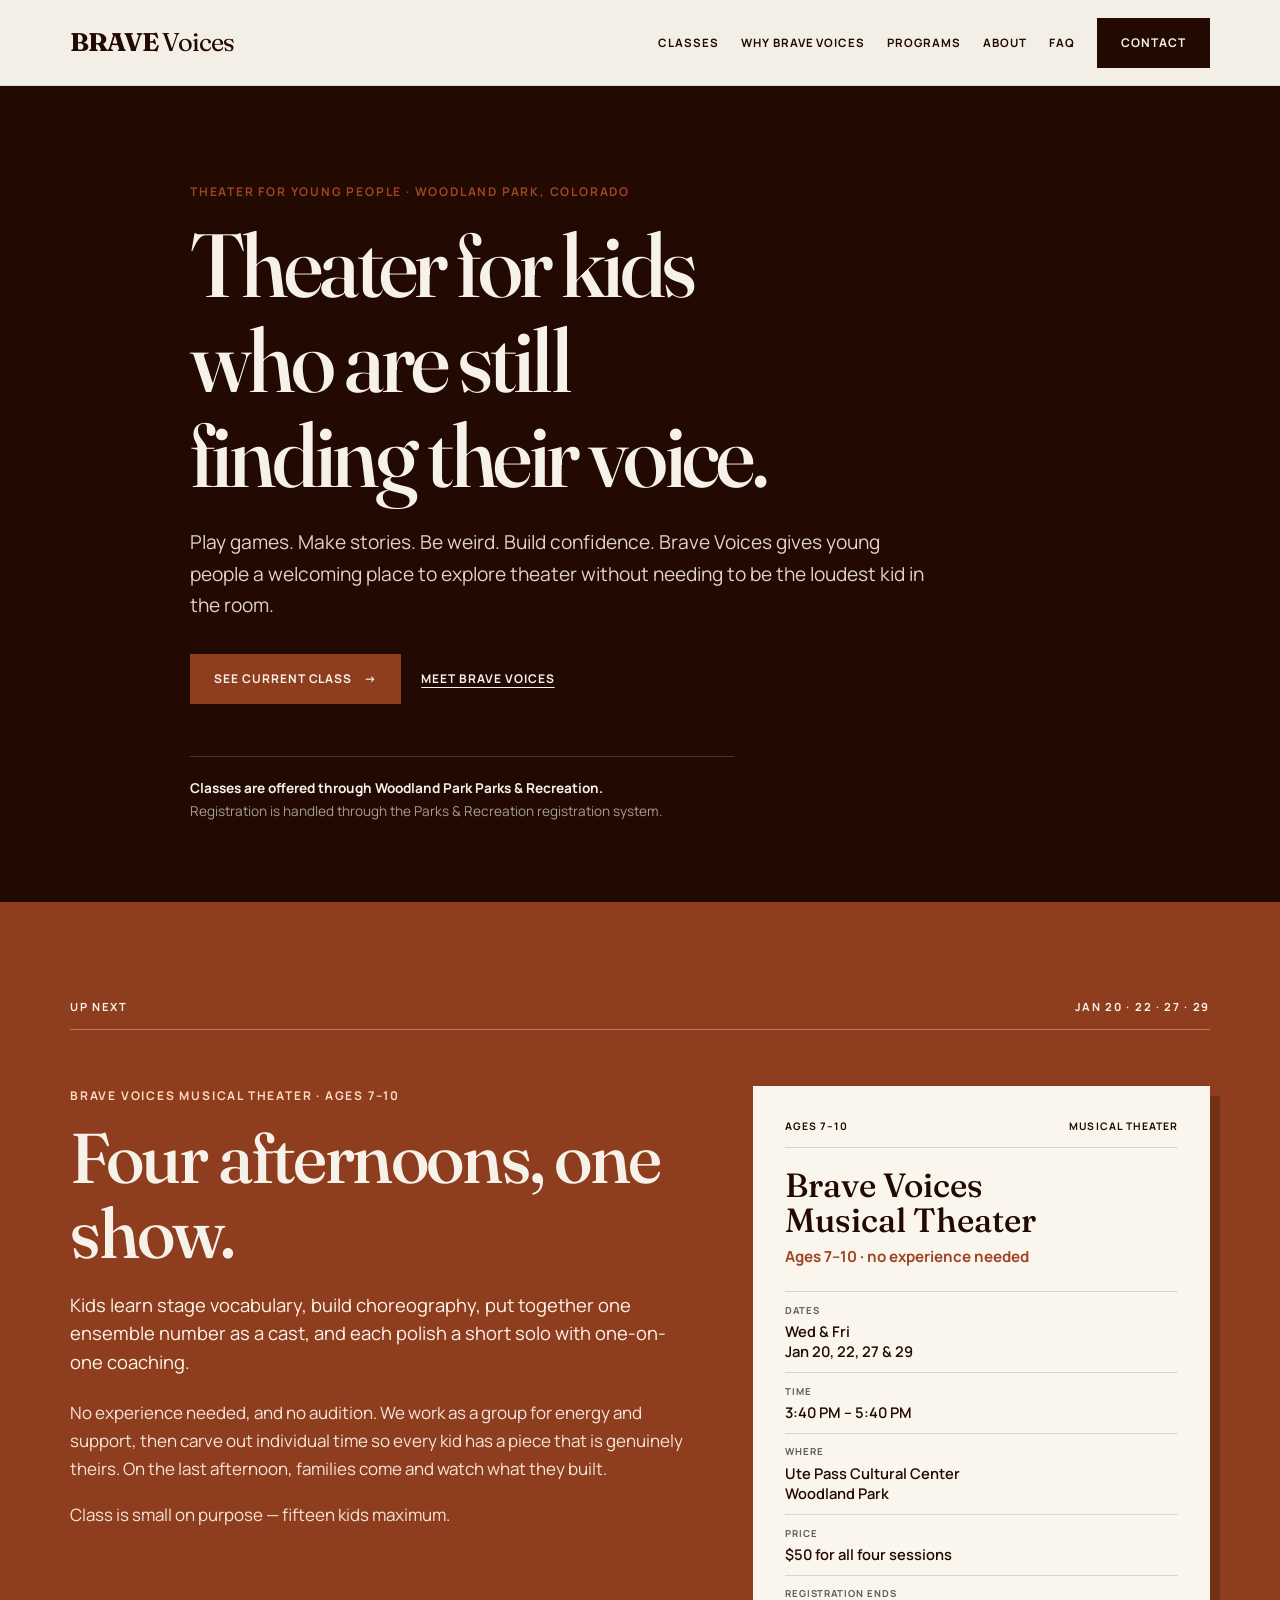
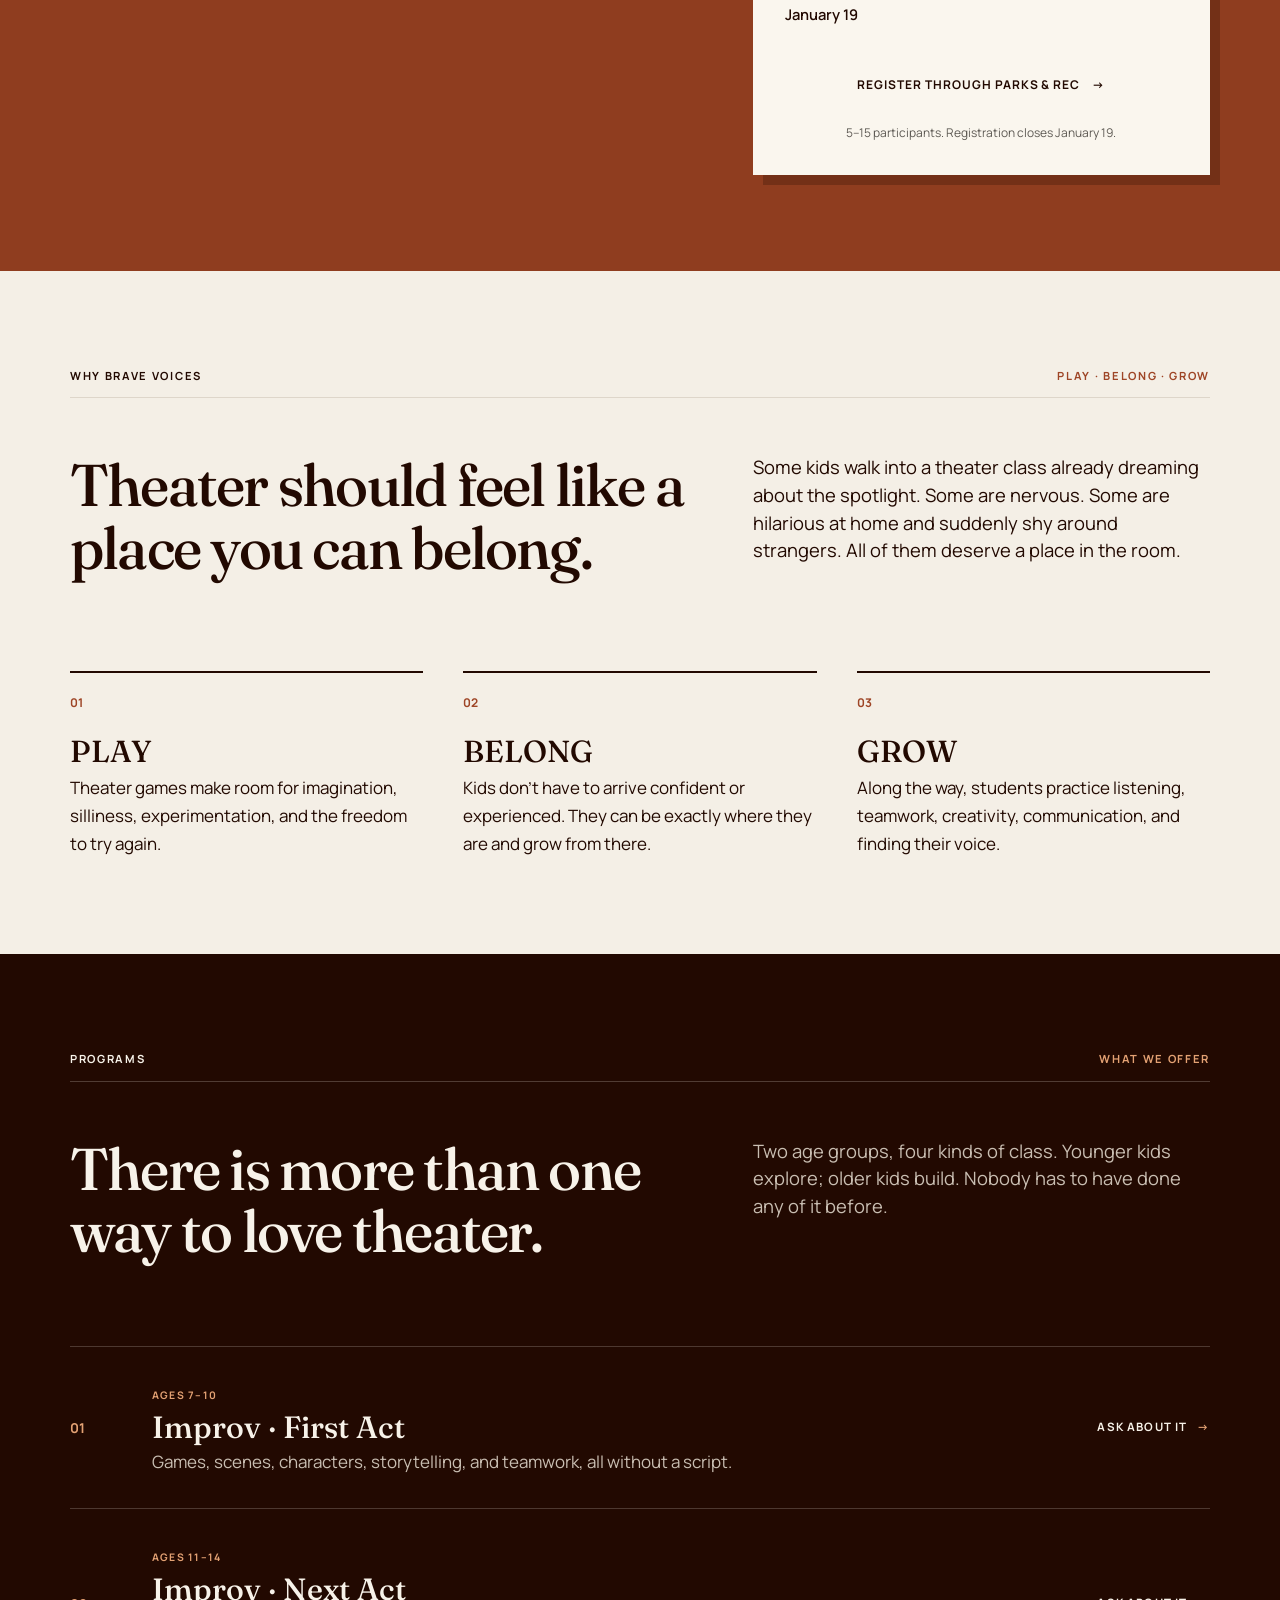
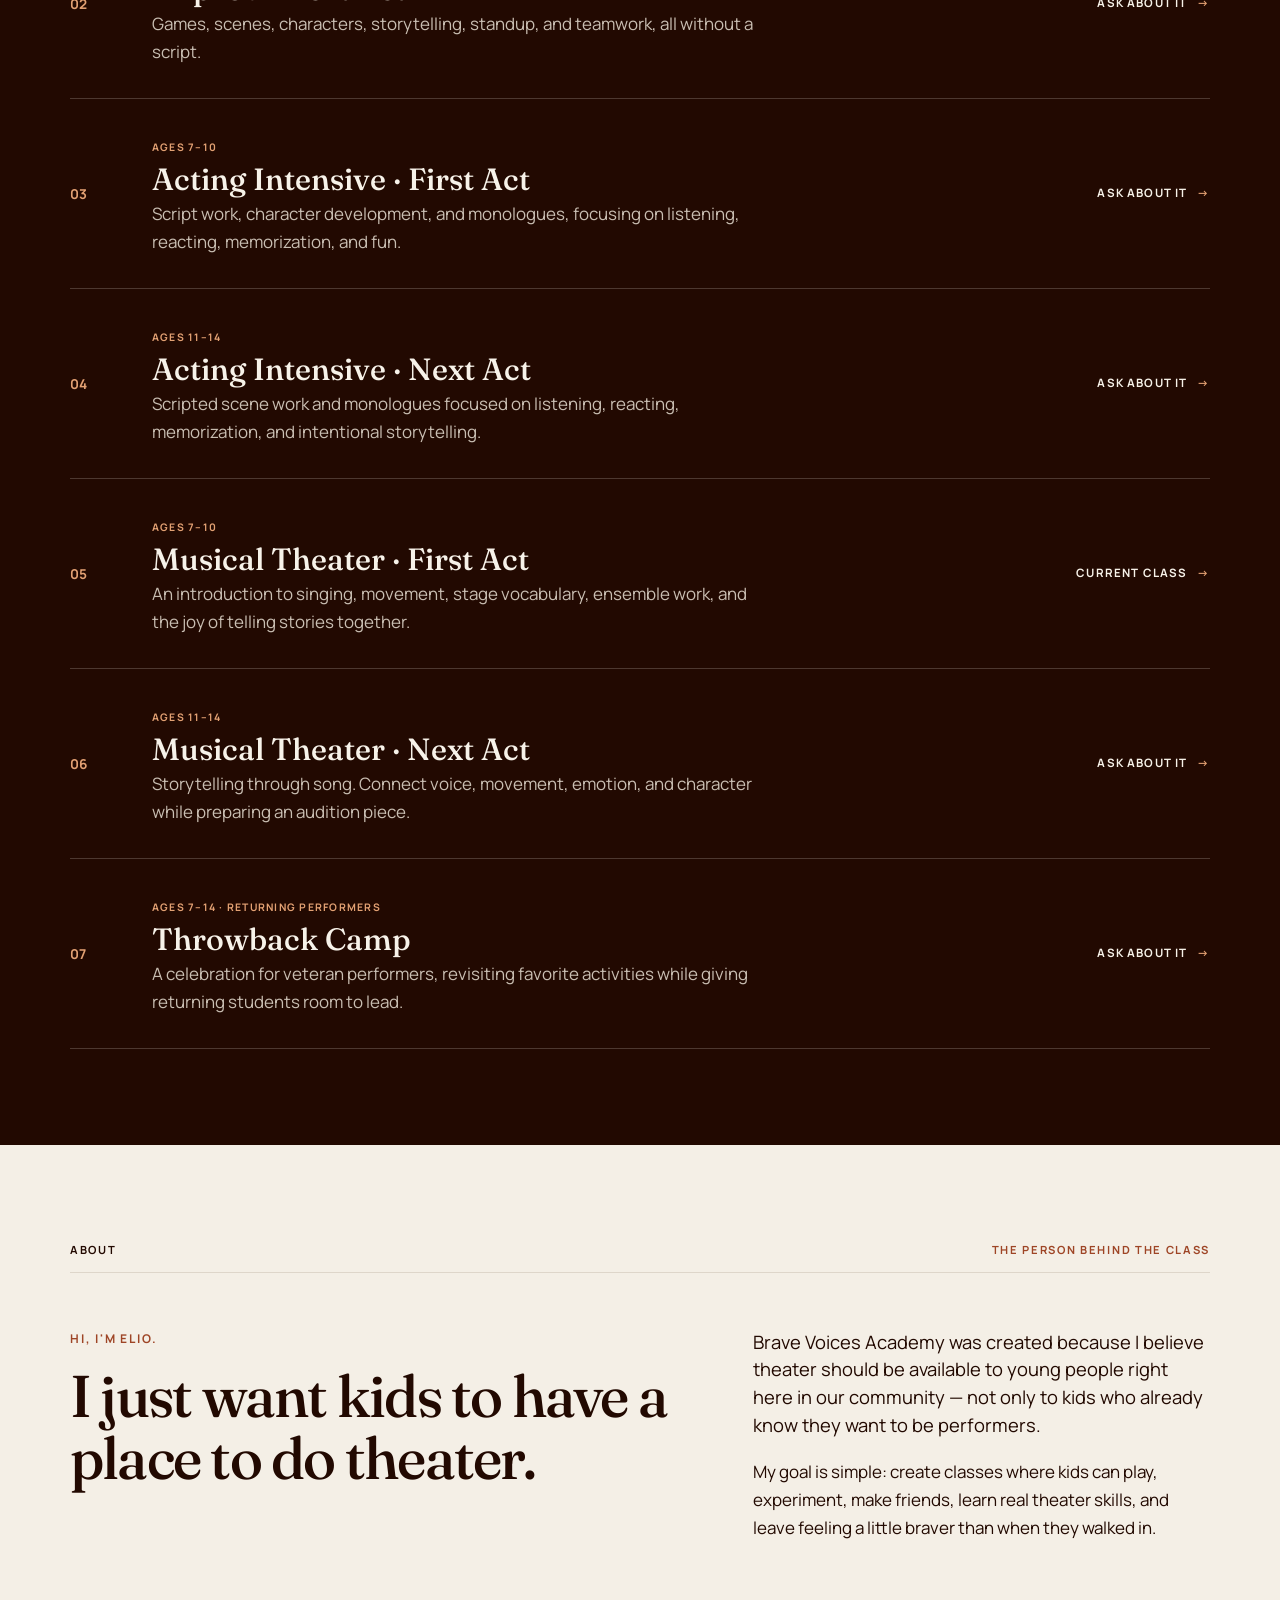
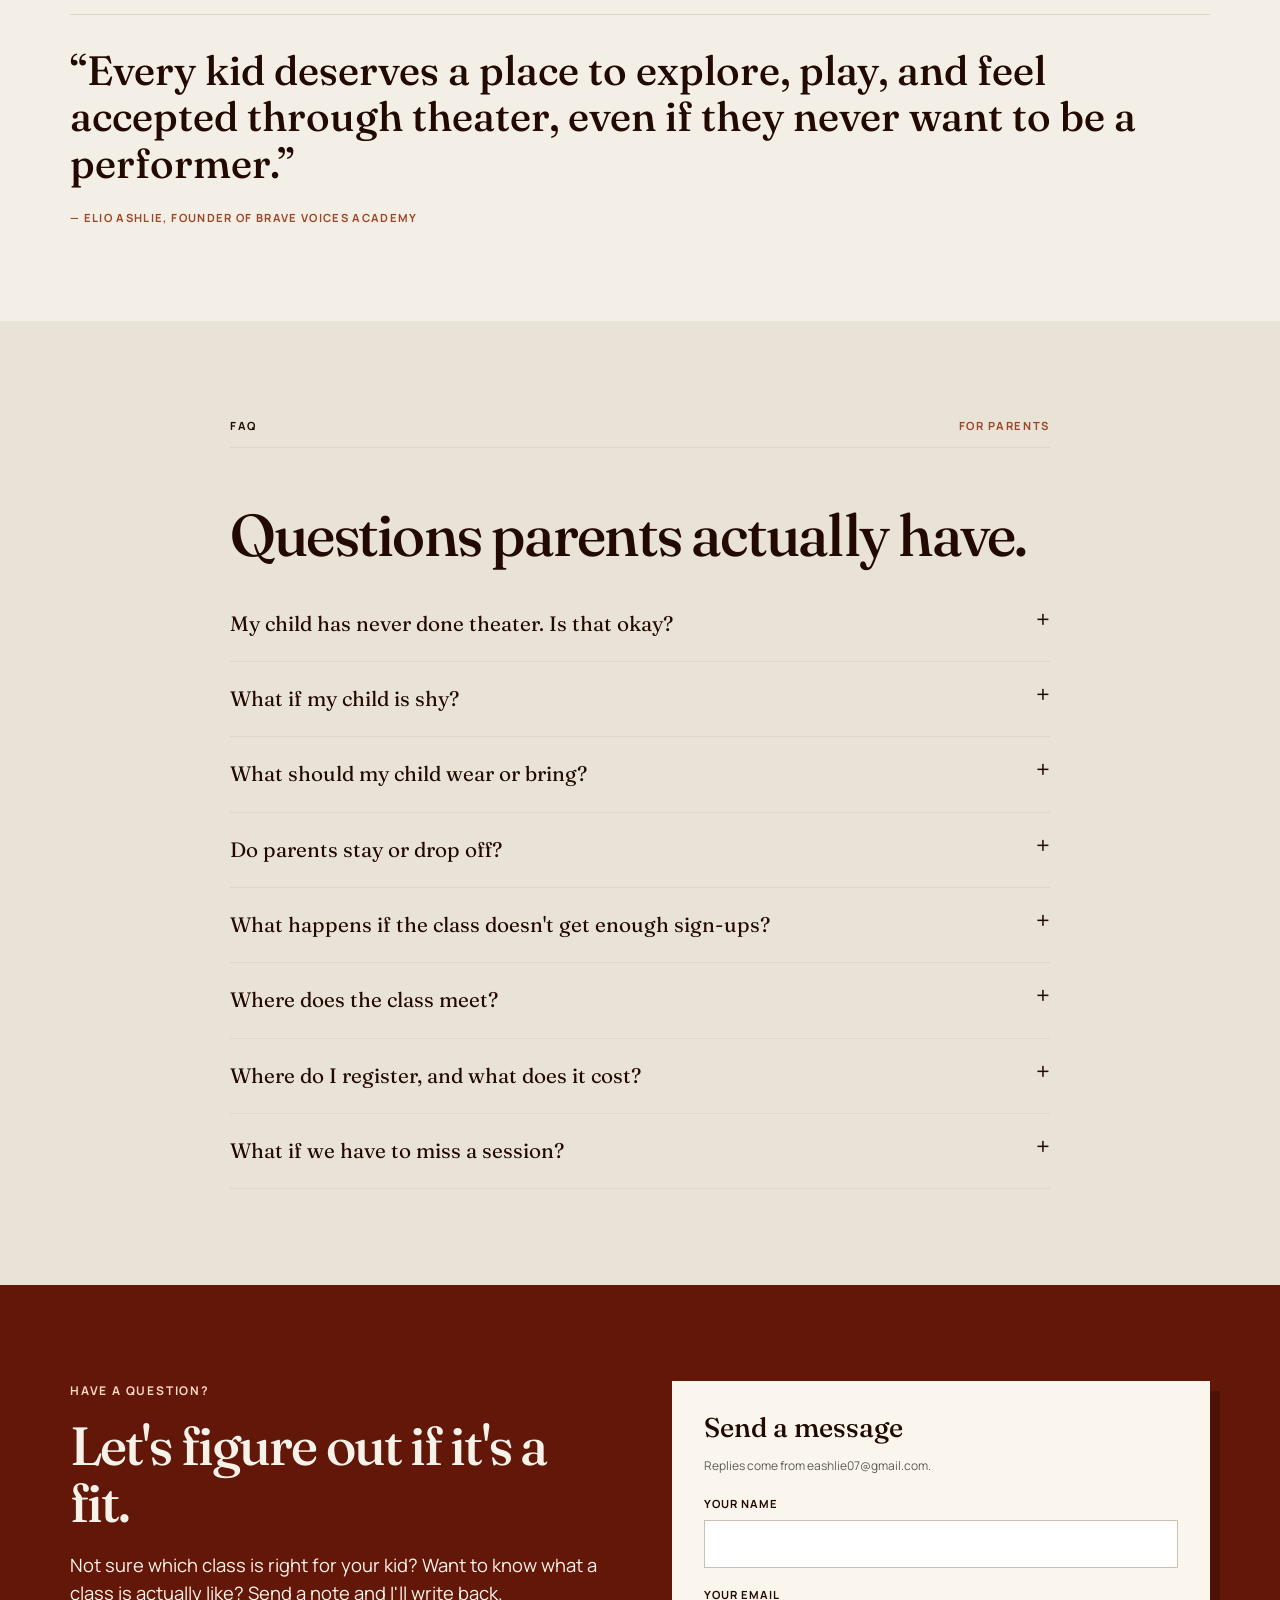
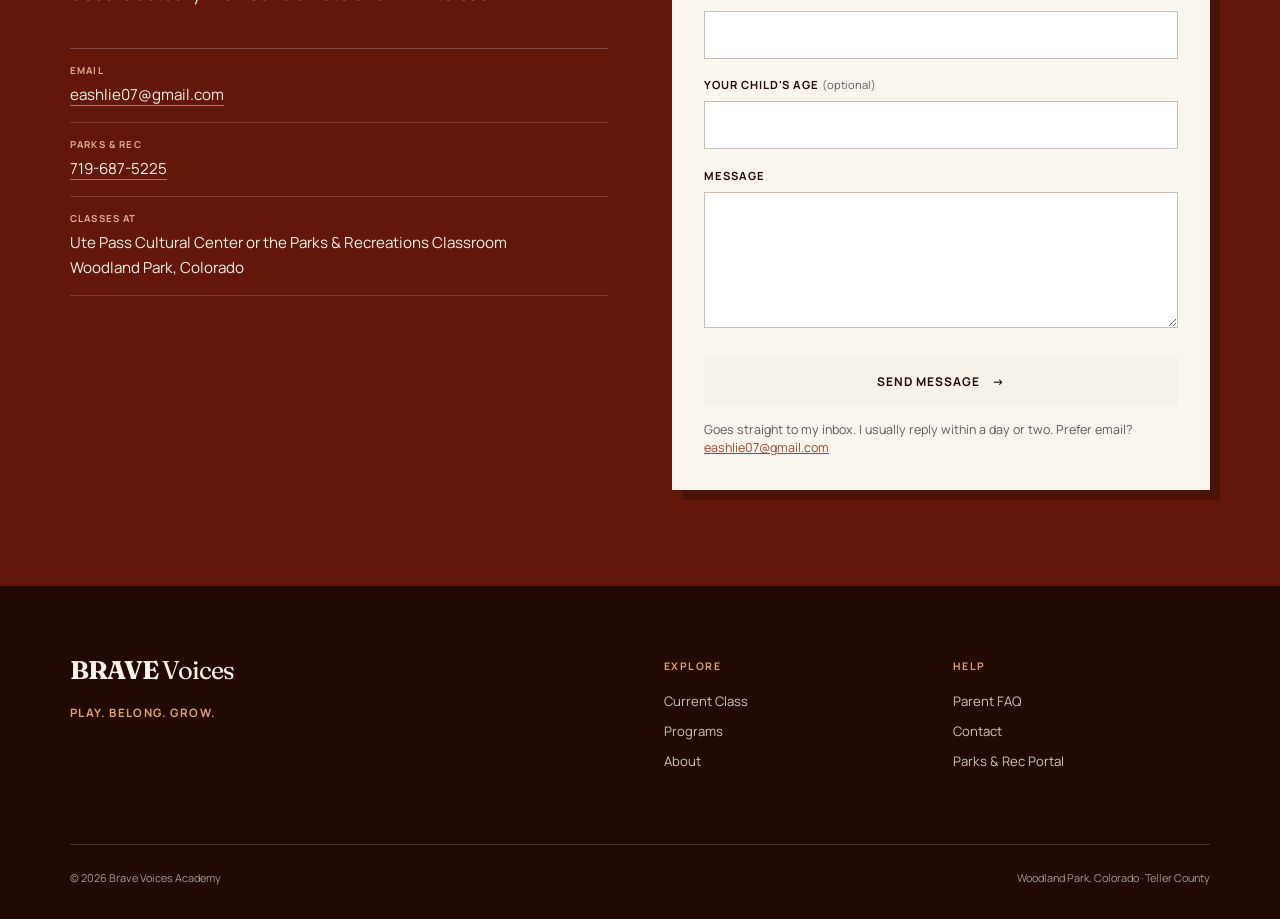
==== commit 3dc59224: "Update website" ====
--- a/index.html
+++ b/index.html
@@ -440,7 +440,7 @@
         </details>
         <details>
           <summary>Where does the class meet?</summary>
-          <p>At the Ute Pass Cultural Center in Woodland Park. Parks &amp; Recreation handles the room booking.</p>
+          <p>We usually meet in one of two places: the Parks & Recreation classroom in Woodland Park, or the Ute Pass Cultural Center. Parks & Recreation handles the room booking.</p>
         </details>
         <details>
           <summary>Where do I register, and what does it cost?</summary>
@@ -485,7 +485,7 @@
             </div>
             <div>
               <dt>CLASSES AT</dt>
-              <dd>Ute Pass Cultural Center<br>Woodland Park, Colorado</dd>
+              <dd>Ute Pass Cultural Center or the Parks & Recreations Classroom<br>Woodland Park, Colorado</dd>
             </div>
           </dl>
         </div>
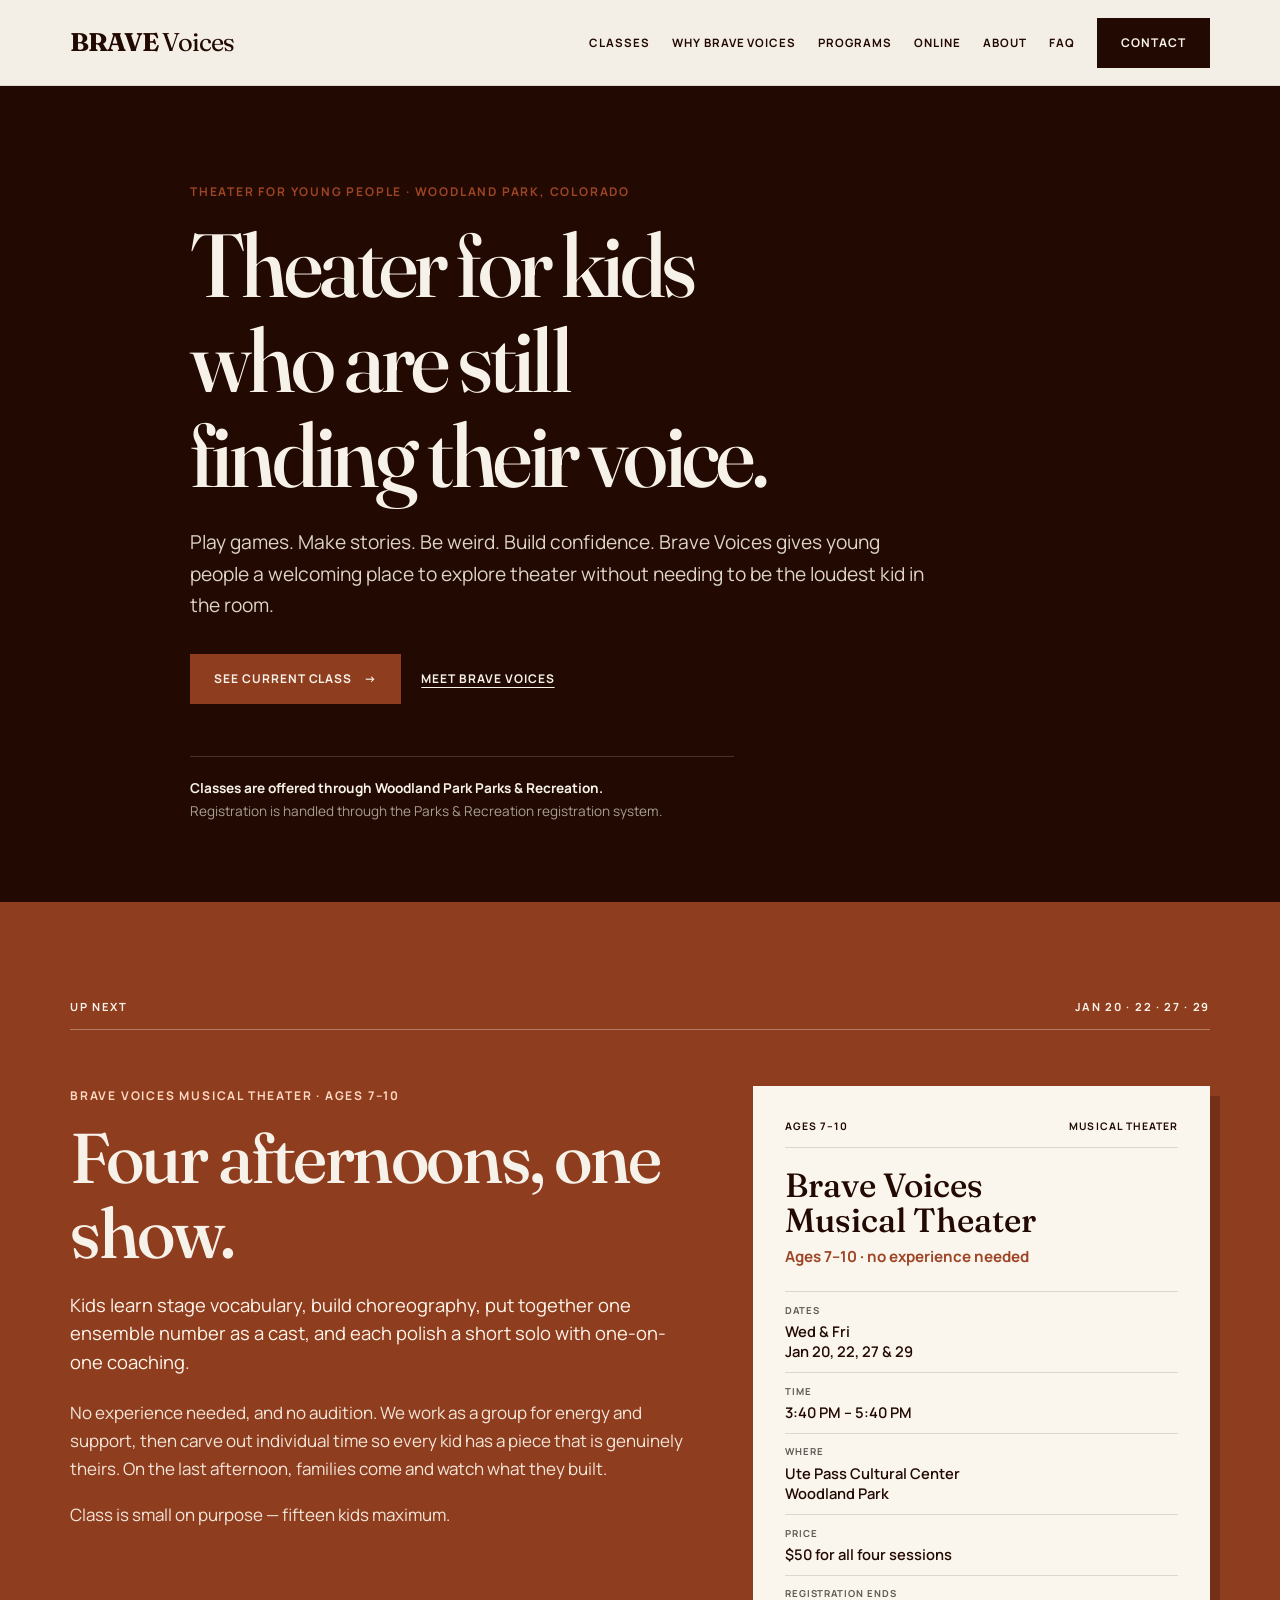
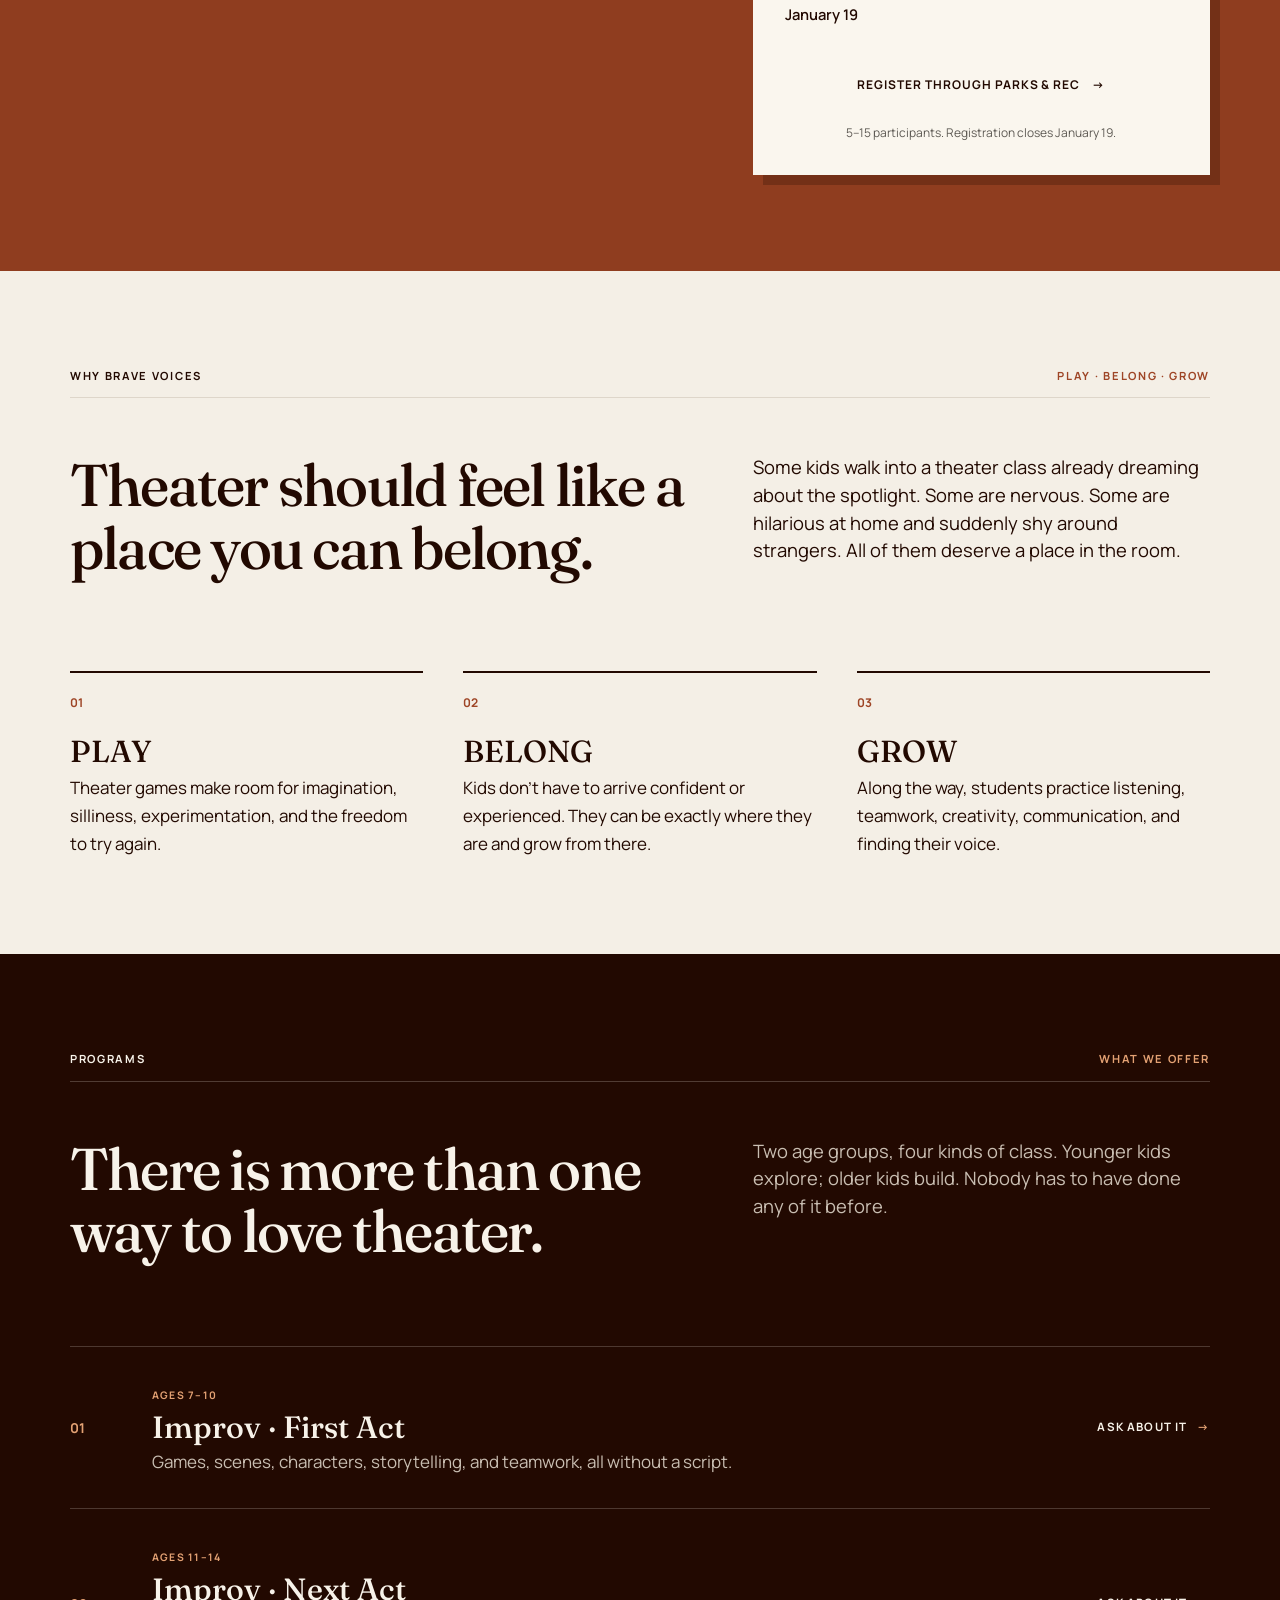
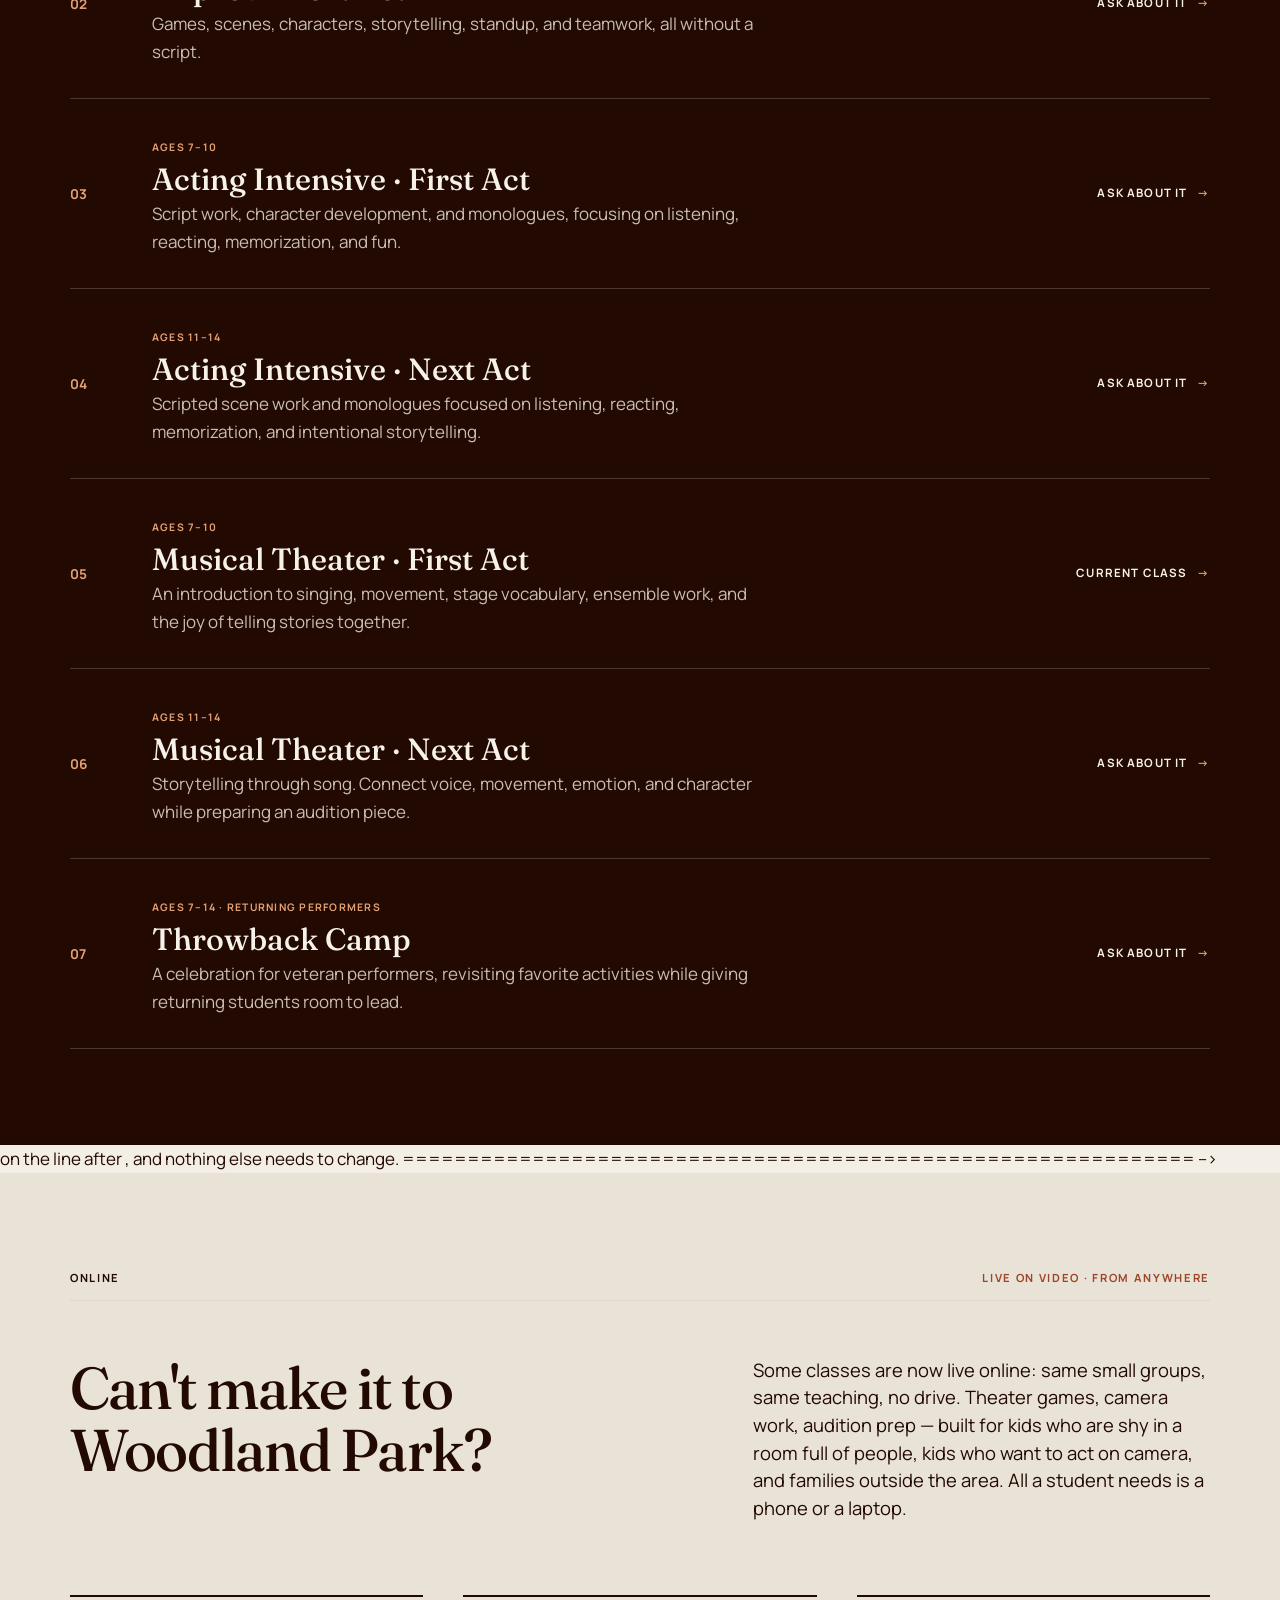
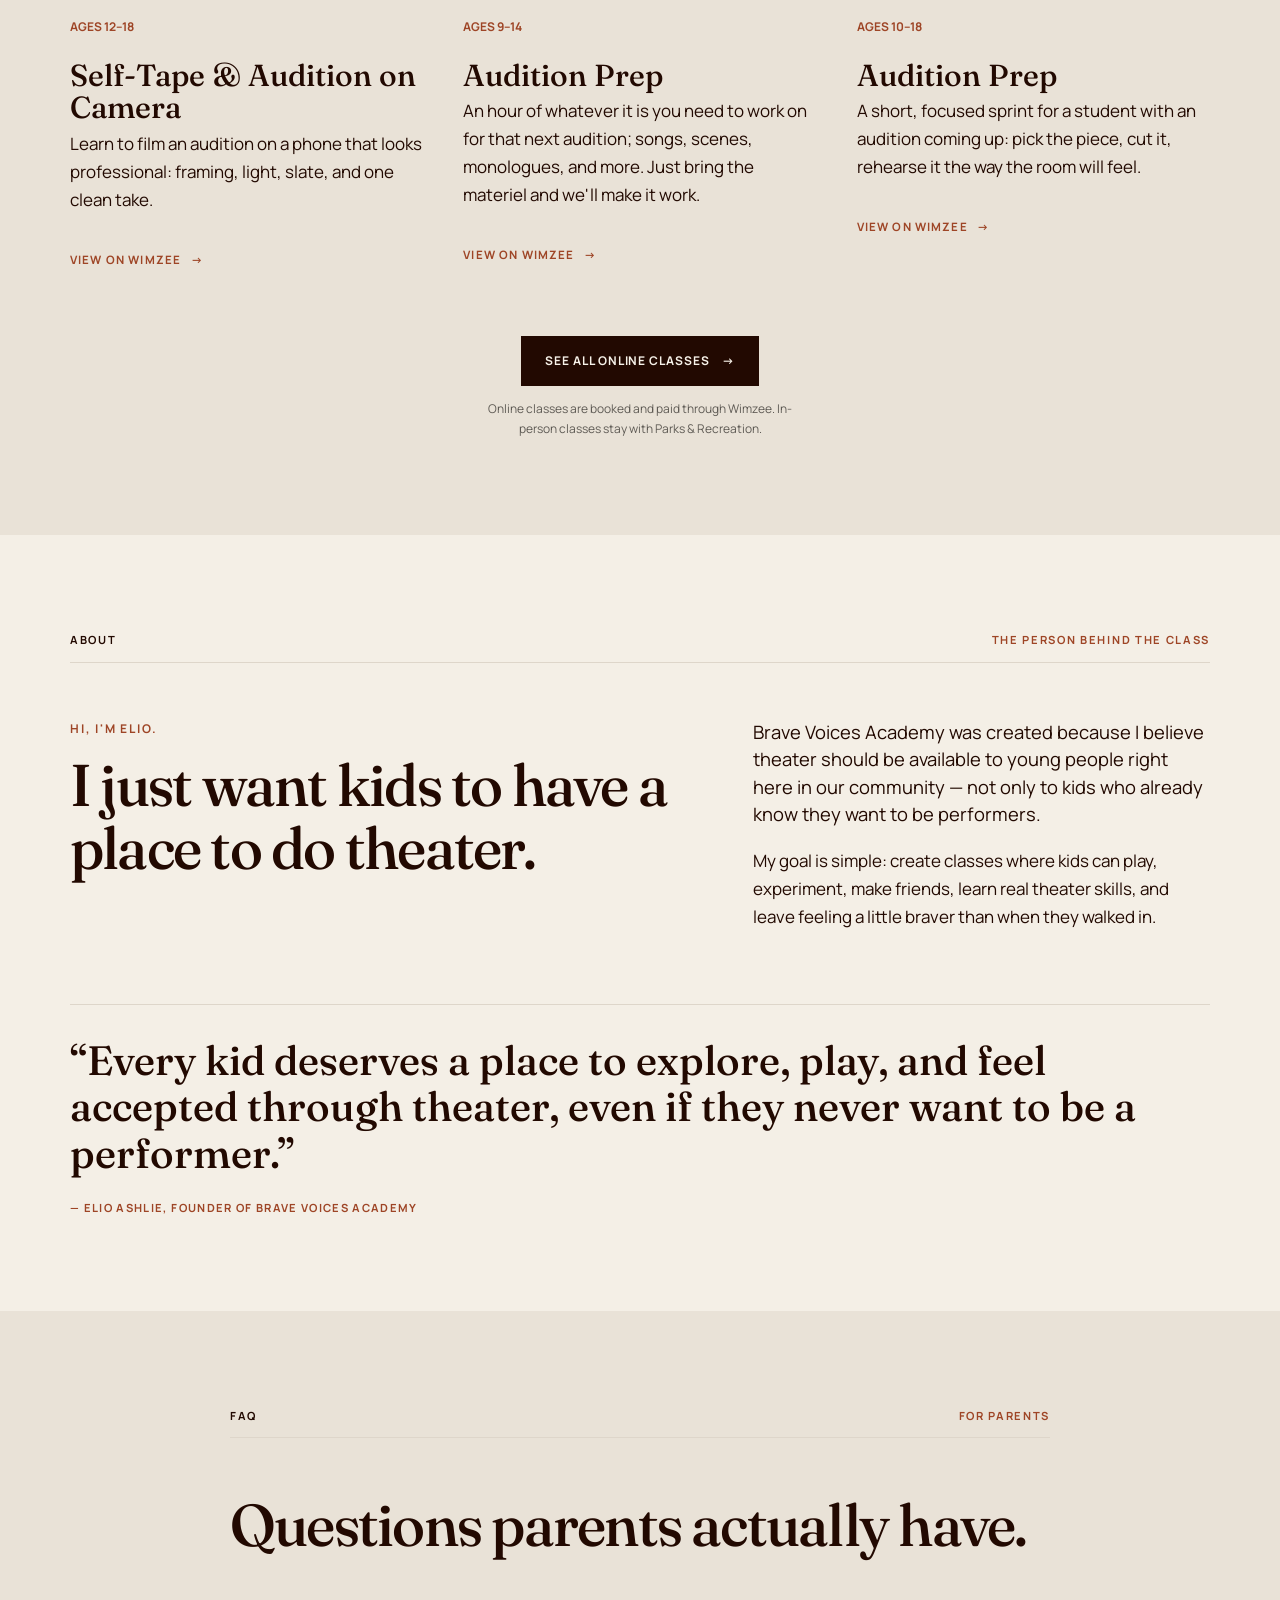
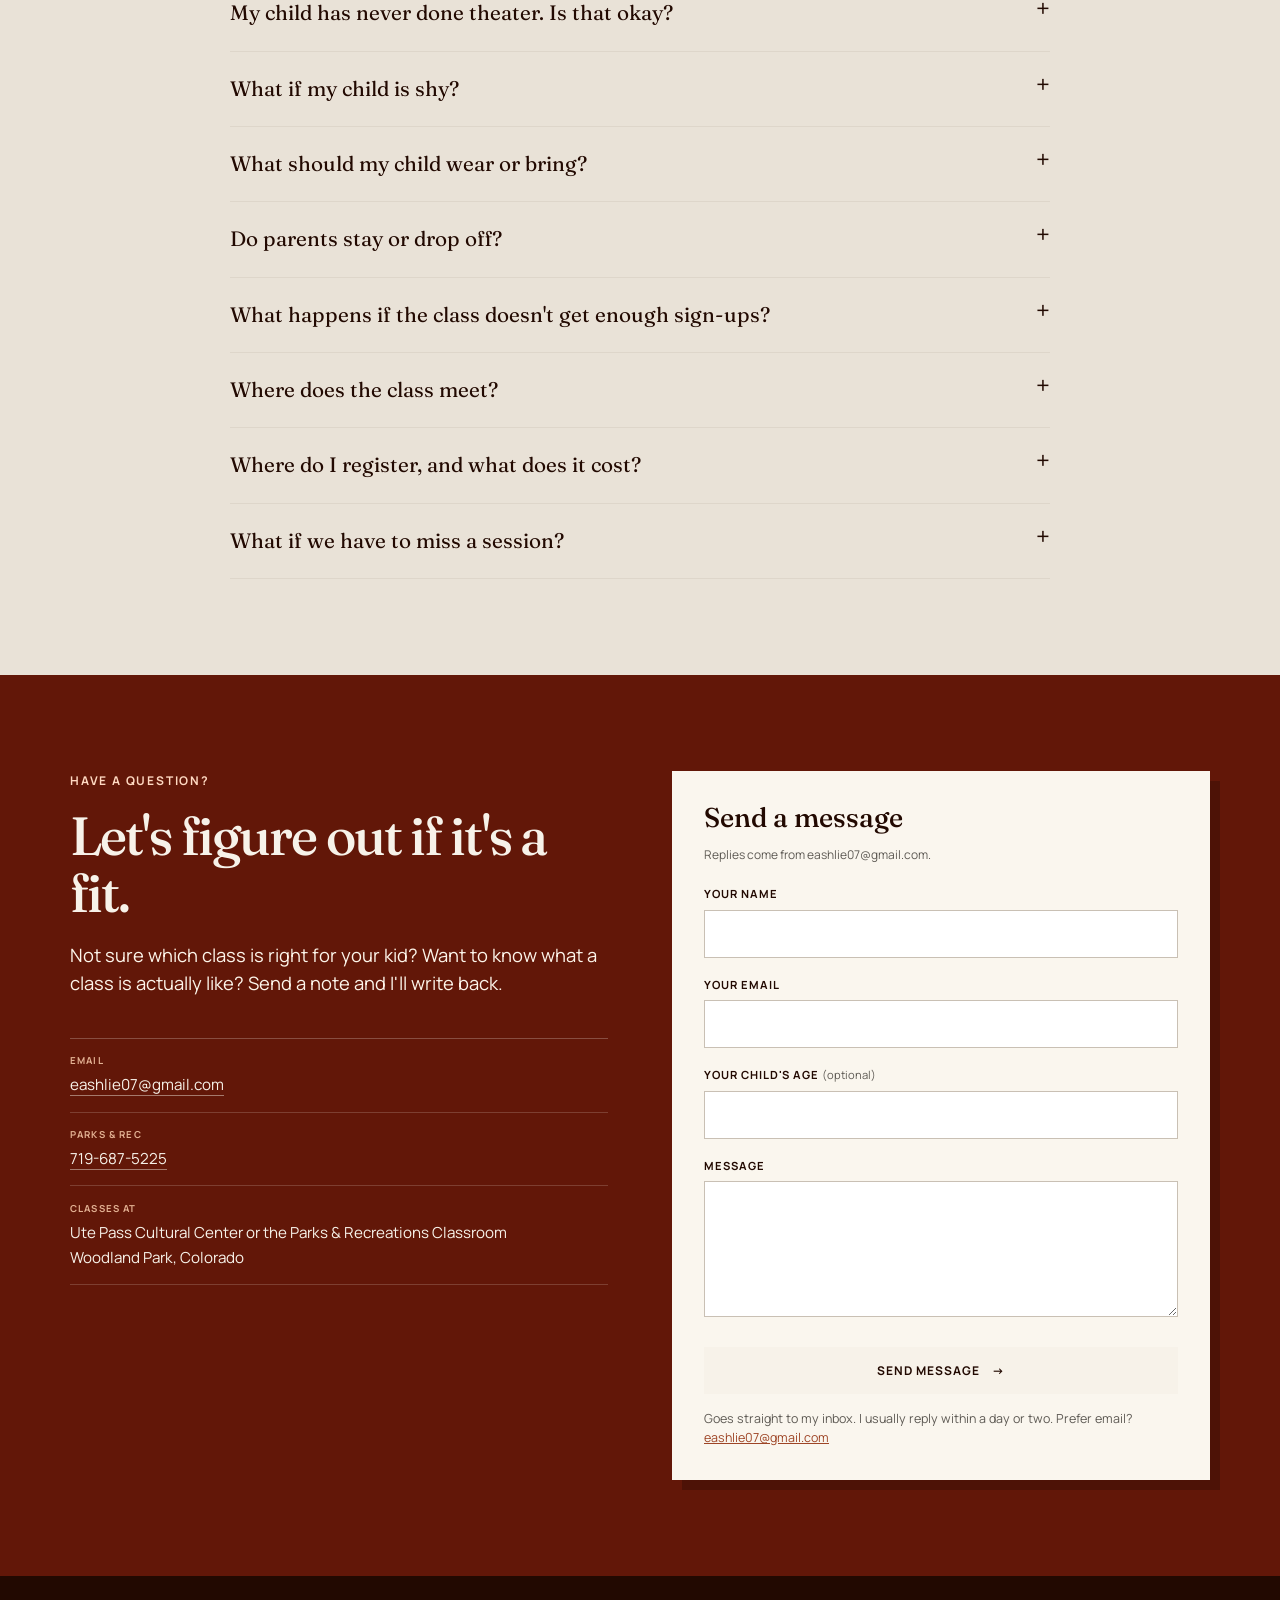
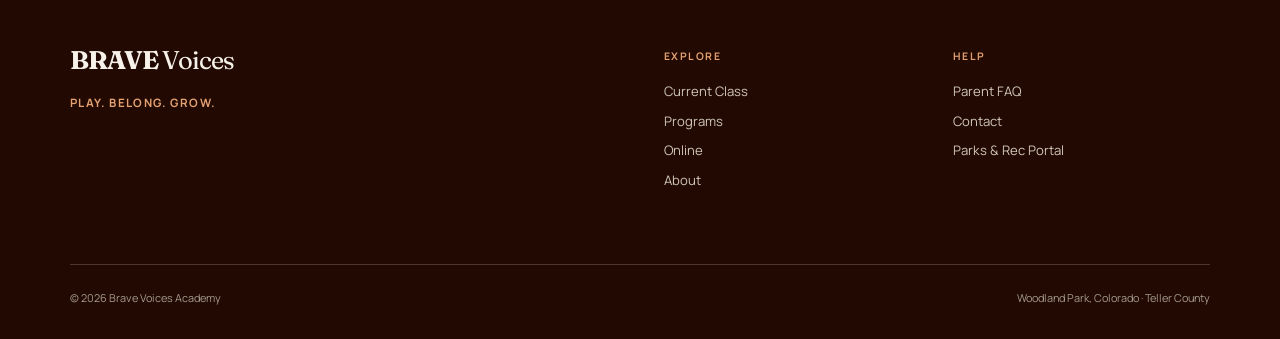
==== commit f1920ee9: "Update website" ====
--- a/index.html
+++ b/index.html
@@ -37,6 +37,7 @@
       <a href="#classes">Classes</a>
       <a href="#why">Why Brave Voices</a>
       <a href="#programs">Programs</a>
+      <a href="#online">Online</a>
       <a href="#about">About</a>
       <a href="#faq">FAQ</a>
       <a href="#contact" class="btn btn-dark">Contact</a>
@@ -49,6 +50,7 @@
         <a href="#classes">Classes</a>
         <a href="#why">Why Brave Voices</a>
         <a href="#programs">Programs</a>
+        <a href="#online">Online</a>
         <a href="#about">About</a>
         <a href="#faq">FAQ</a>
         <a href="#contact">Contact</a>
@@ -337,6 +339,75 @@
     </div>
   </section>
 
+
+  <!-- ============================================================
+       ONLINE CLASSES  ✏️ EDIT: this whole section is yours.
+
+       BEFORE YOU PUBLISH: replace the Wimzee address in the two
+       places marked "WIMZEE LINK" with your own profile address.
+
+       TO EDIT A CLASS: change the age badge, the title, and the
+       sentence under it. Leave the <a> line alone.
+
+       TO ADD A CLASS: copy one whole <article> block, paste it
+       after the last one, and change the words.
+
+       TO HIDE THE WHOLE SECTION (no online classes right now):
+       put <!-- on the line above <section and --> on the line
+       after </section>, and nothing else needs to change.
+  ============================================================= -->
+  <section class="section faq-bg" id="online">
+    <div class="container">
+      <div class="section-tag">
+        <span>ONLINE</span>
+        <span>LIVE ON VIDEO · FROM ANYWHERE</span>
+      </div>
+
+      <div class="two-col">
+        <h2 class="section-title">Can't make it to Woodland Park?</h2>
+        <p class="lead-text">
+          Some classes are now live online: same small groups, same teaching, no drive.
+          Theater games, camera work, audition prep — built for kids who are shy in a
+          room full of people, kids who want to act on camera, and families outside the
+          area. All a student needs is a phone or a laptop.
+        </p>
+      </div>
+
+      <div class="three-col-cards">
+
+        <article>
+          <span class="step-num">AGES 12–18</span>
+          <h3>Self-Tape &amp; Audition on Camera</h3>
+          <p>Learn to film an audition on a phone that looks professional: framing, light, slate, and one clean take.</p>
+          <!-- WIMZEE LINK -->
+          <a class="online-card-link" href="https://wimzee1.mysharetribe.com/" target="_blank" rel="noopener noreferrer">View on Wimzee <span aria-hidden="true">→</span></a>
+        </article>
+
+        <article>
+          <span class="step-num">AGES 9–14</span>
+          <h3>Audition Prep</h3>
+          <p>An hour of whatever it is you need to work on for that next audition; songs, scenes, monologues, and more. Just bring the materiel and we'll make it work.</p>
+          <!-- WIMZEE LINK -->
+          <a class="online-card-link" href="https://wimzee1.mysharetribe.com/u/6b00d610-3701-437c-a354-07237281b87d" target="_blank" rel="noopener noreferrer">View on Wimzee <span aria-hidden="true">→</span></a>
+        </article>
+
+        <article>
+          <span class="step-num">AGES 10–18</span>
+          <h3>Audition Prep</h3>
+          <p>A short, focused sprint for a student with an audition coming up: pick the piece, cut it, rehearse it the way the room will feel.</p>
+          <!-- WIMZEE LINK -->
+          <a class="online-card-link" href="https://wimzee1.mysharetribe.com/u/6b00d610-3701-437c-a354-07237281b87d" target="_blank" rel="noopener noreferrer">View on Wimzee <span aria-hidden="true">→</span></a>
+        </article>
+
+      </div>
+
+      <div class="online-cta">
+        <a href="https://wimzee1.mysharetribe.com/u/6b00d610-3701-437c-a354-07237281b87d" target="_blank" rel="noopener noreferrer" class="btn btn-dark">See all online classes <span aria-hidden="true">→</span></a>
+        <p class="micro-text">Online classes are booked and paid through Wimzee. In-person classes stay with Parks &amp; Recreation.</p>
+      </div>
+    </div>
+  </section>
+
   <!-- ============================================================
        PHOTOS — ready to switch on.
        Put your image files in the imgs folder, then remove the
@@ -543,6 +614,7 @@
         <strong>EXPLORE</strong>
         <a href="#classes">Current Class</a>
         <a href="#programs">Programs</a>
+        <a href="#online">Online</a>
         <a href="#about">About</a>
       </div>
       <div>
--- a/style.css
+++ b/style.css
@@ -382,6 +382,25 @@
 .prog-link span { color: #e3a173; margin-left: 0.4rem; }
 .prog-link:hover { border-color: #e3a173; }
 
+/* ---------- ONLINE CLASSES ---------- */
+.online-card-link {
+  display: inline-block;
+  margin-top: 1.1rem;
+  text-decoration: none;
+  font-size: 0.72rem;
+  font-weight: 700;
+  letter-spacing: 0.1em;
+  text-transform: uppercase;
+  color: var(--accent);
+  border-bottom: 1px solid transparent;
+  padding-bottom: 2px;
+}
+.online-card-link span { margin-left: 0.4rem; }
+.online-card-link:hover { border-color: var(--accent); }
+
+.online-cta { margin-top: 4rem; text-align: center; }
+.online-cta .micro-text { max-width: 46ch; margin-inline: auto; }
+
 /* ---------- QUOTE ---------- */
 .quote-box {
   margin-top: 4.5rem;
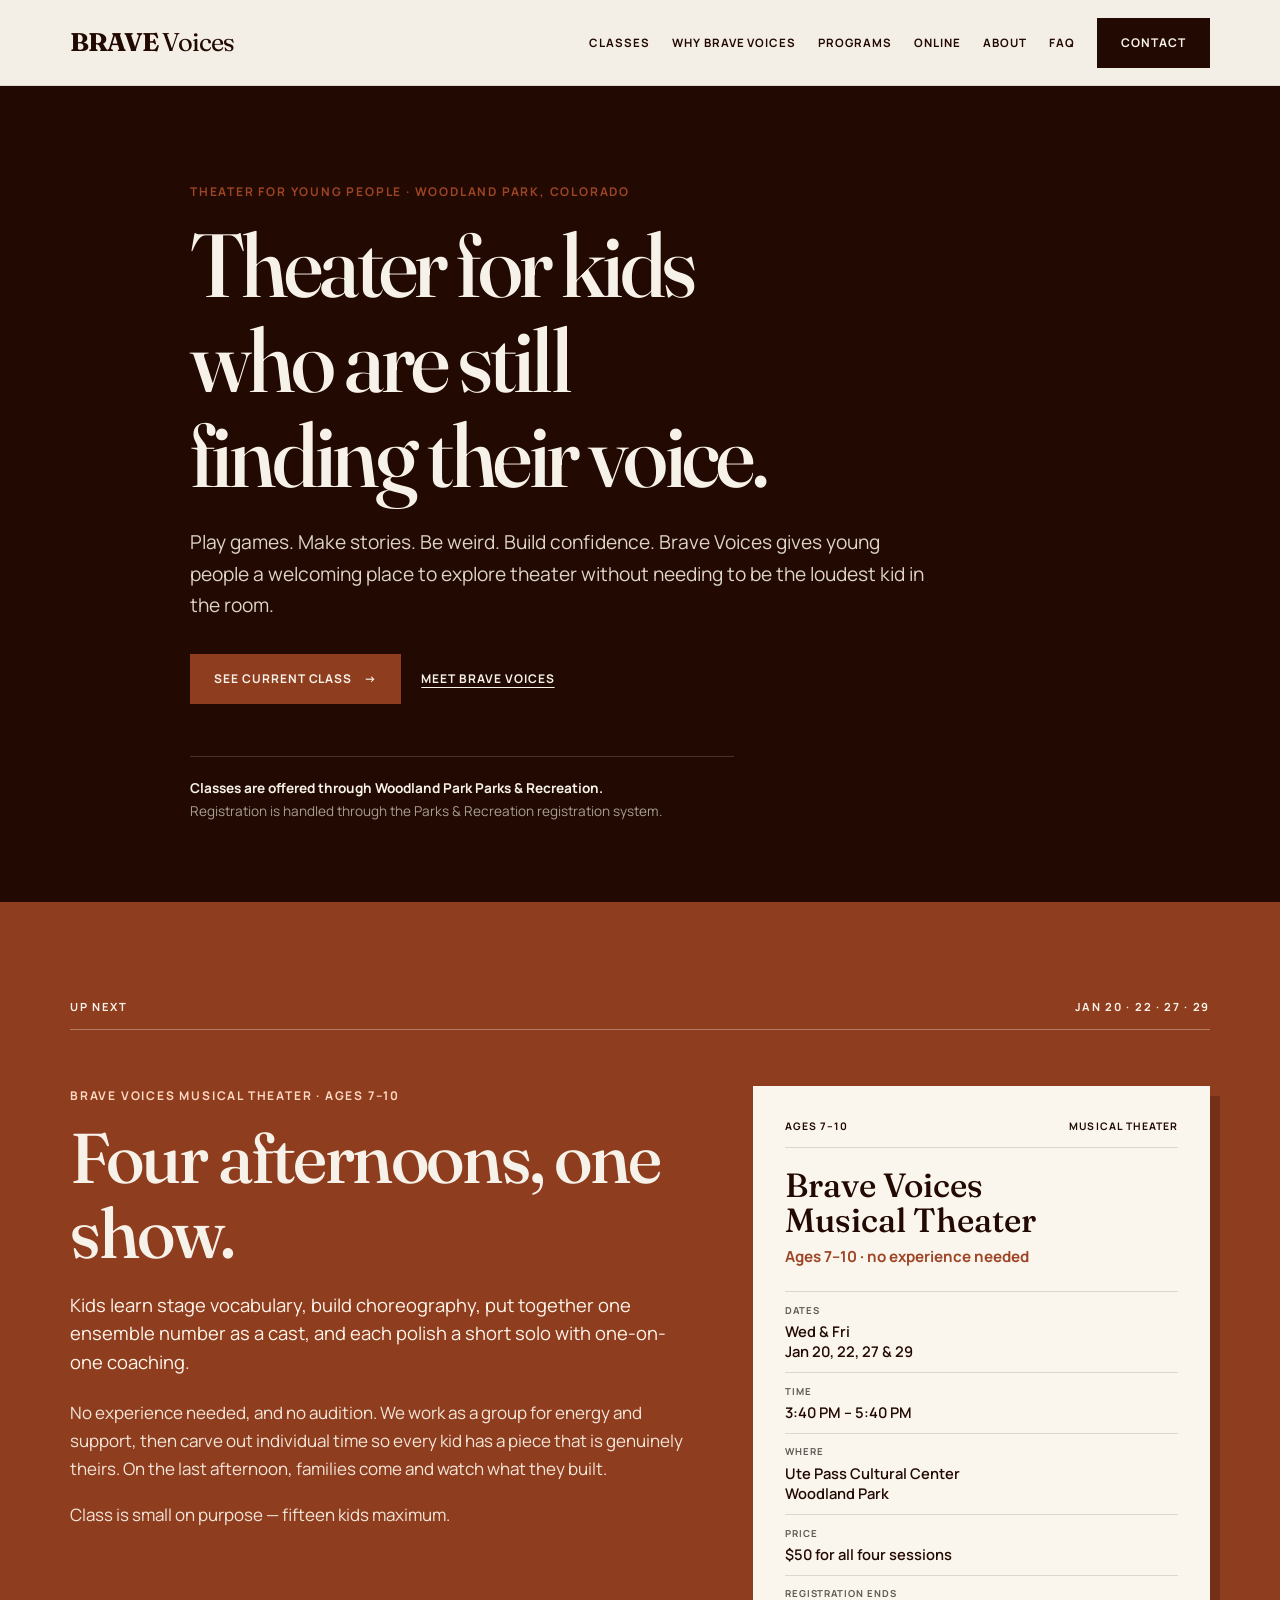
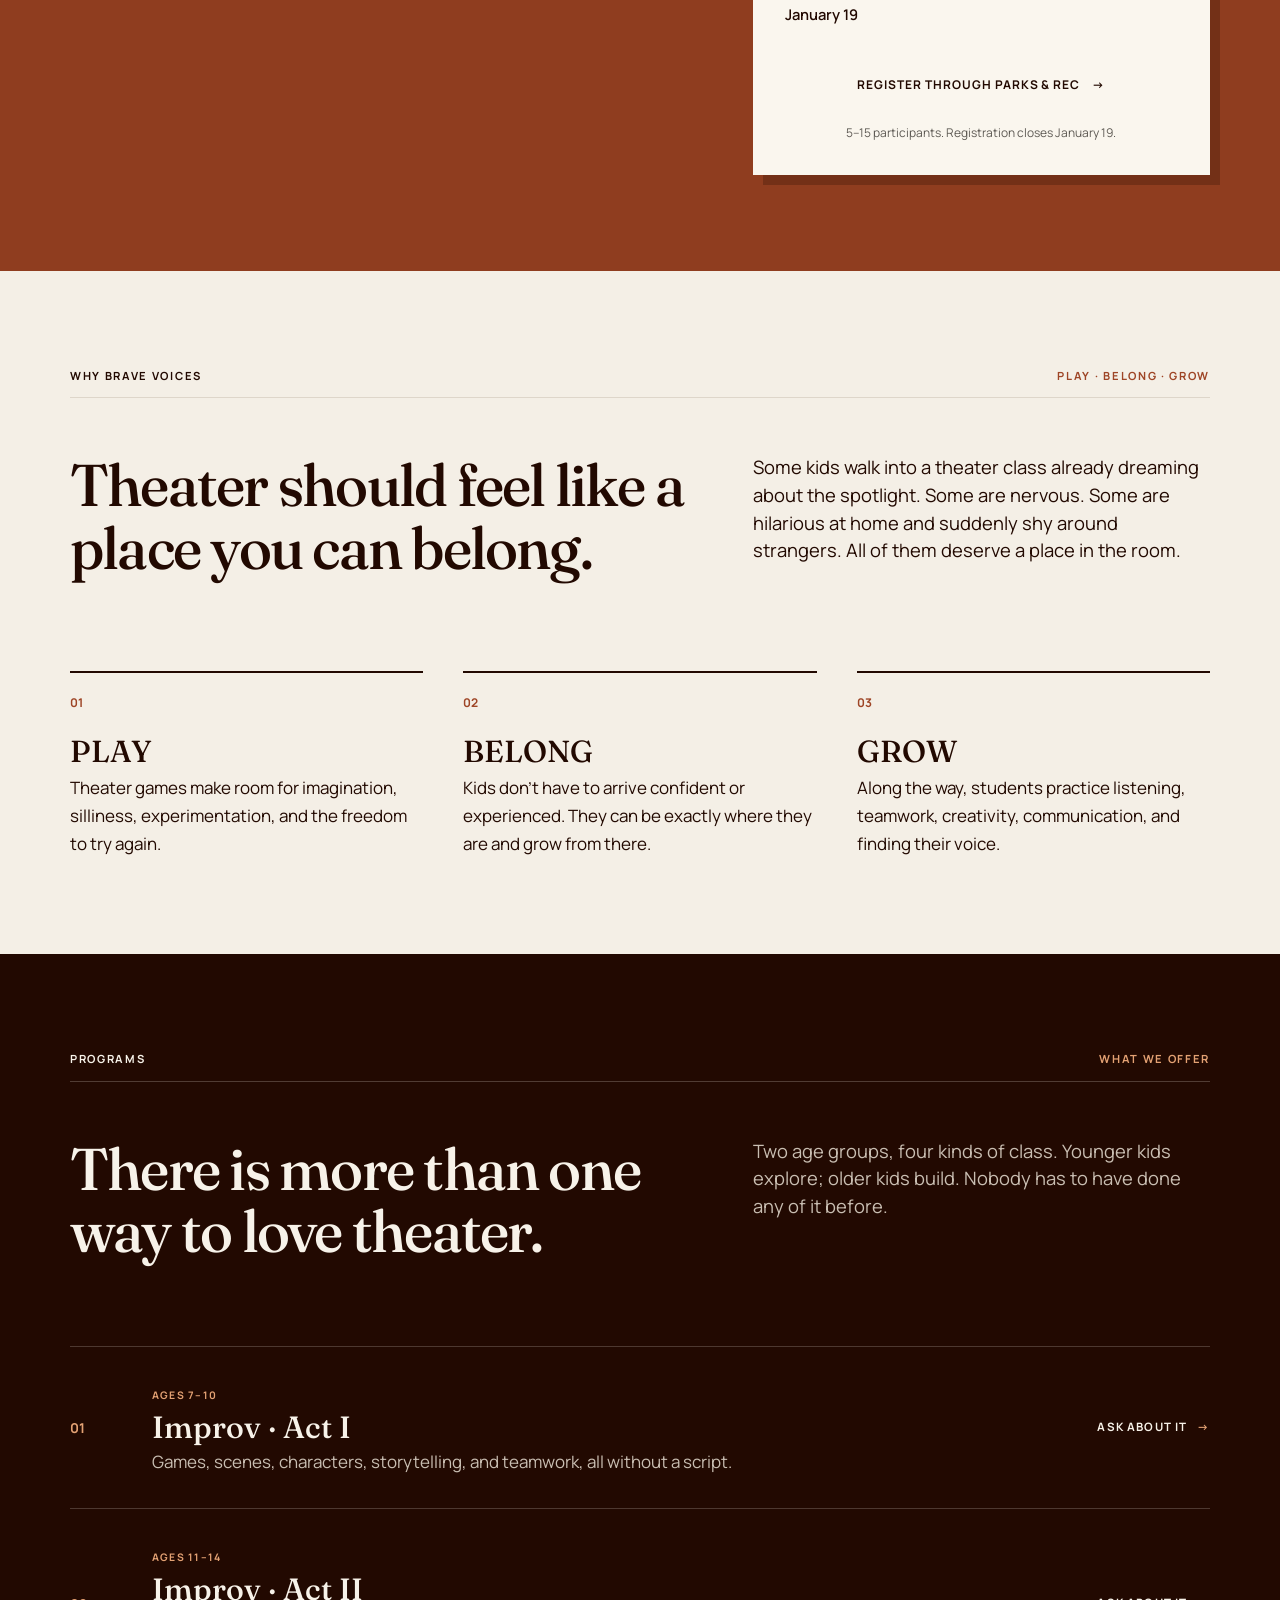
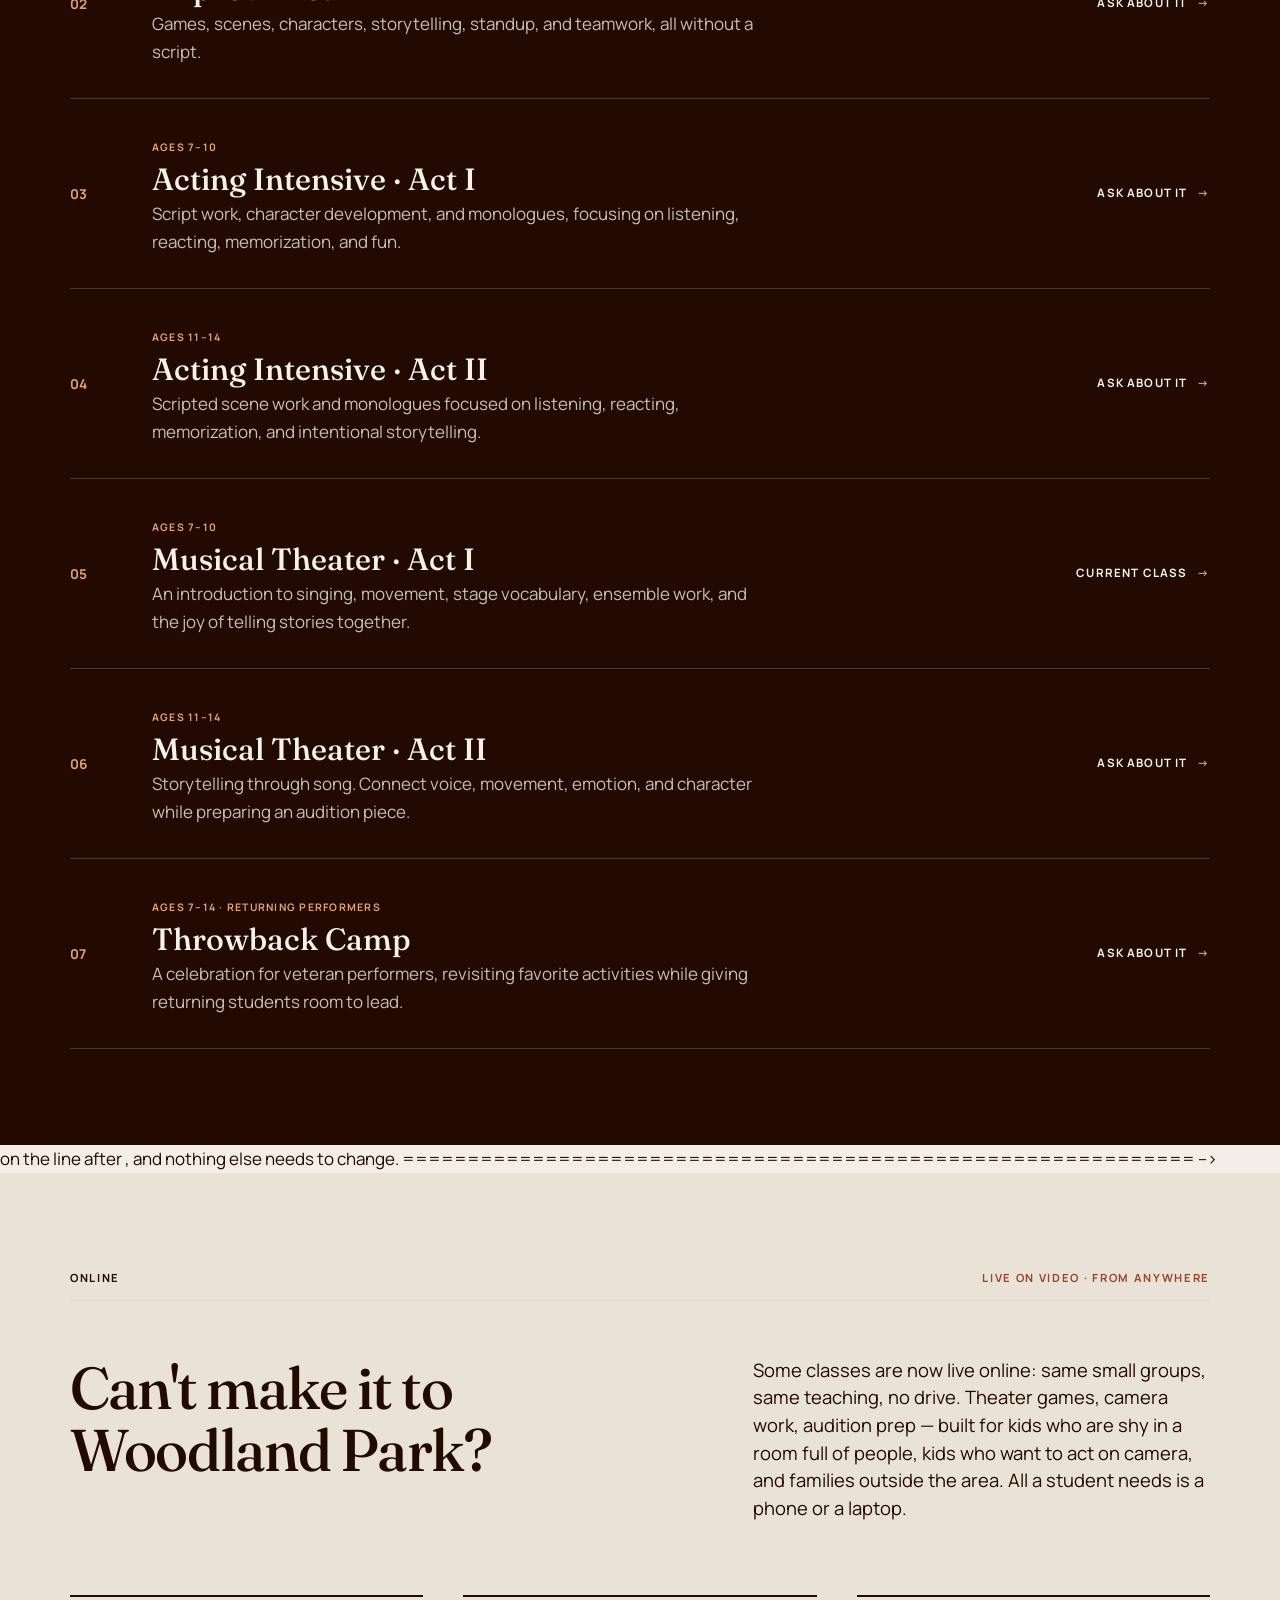
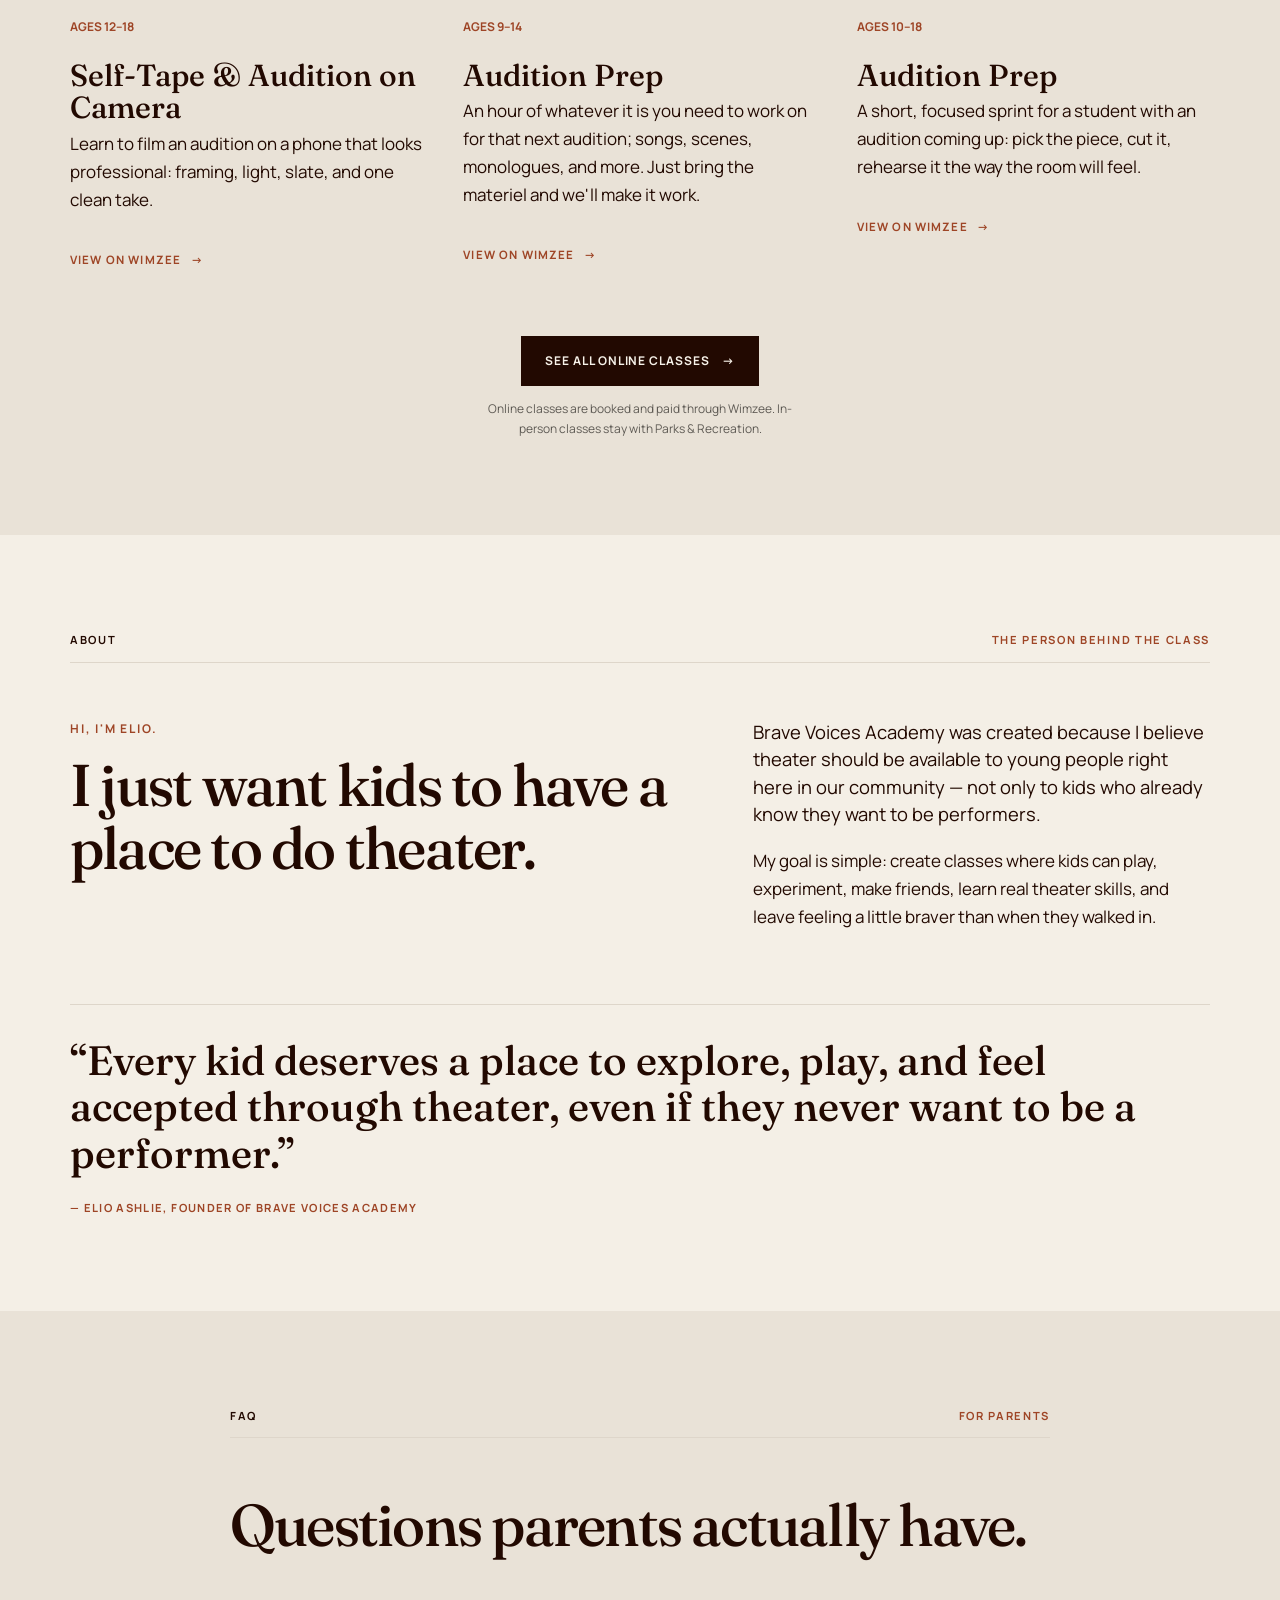
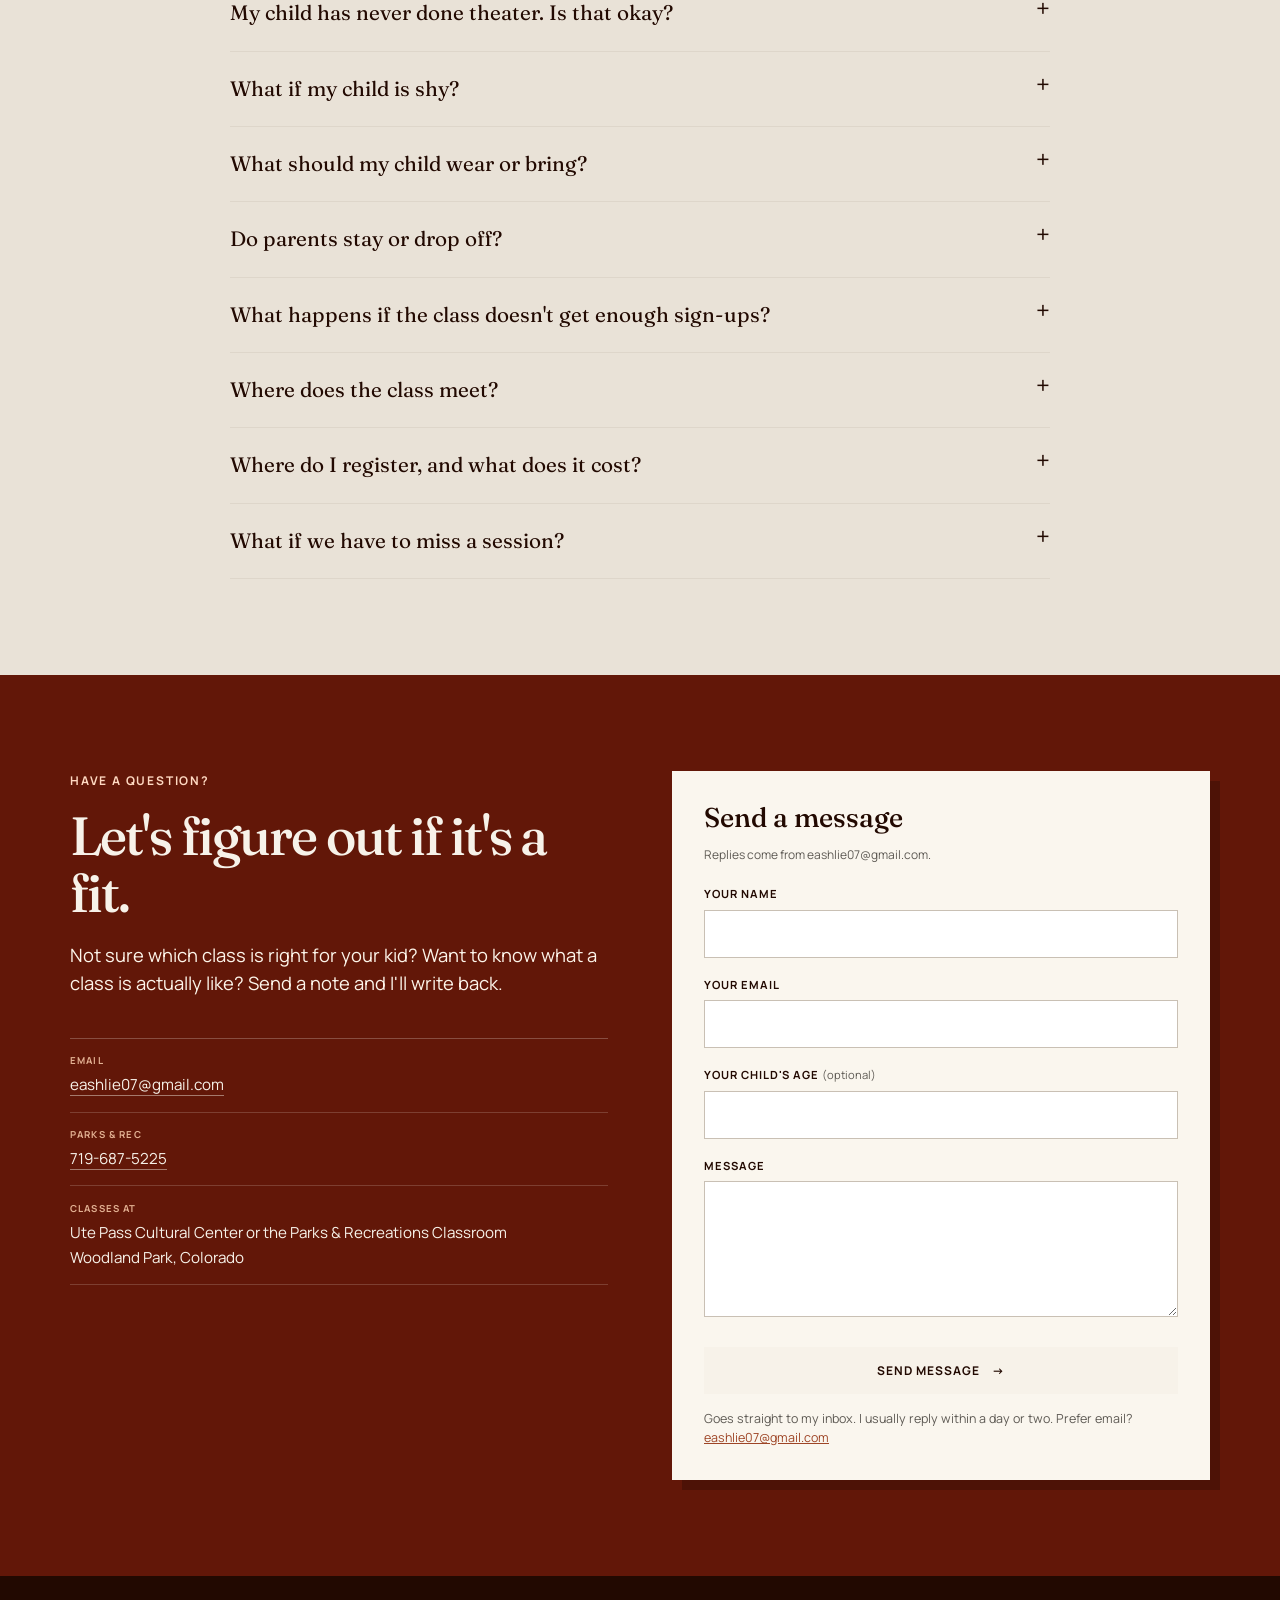
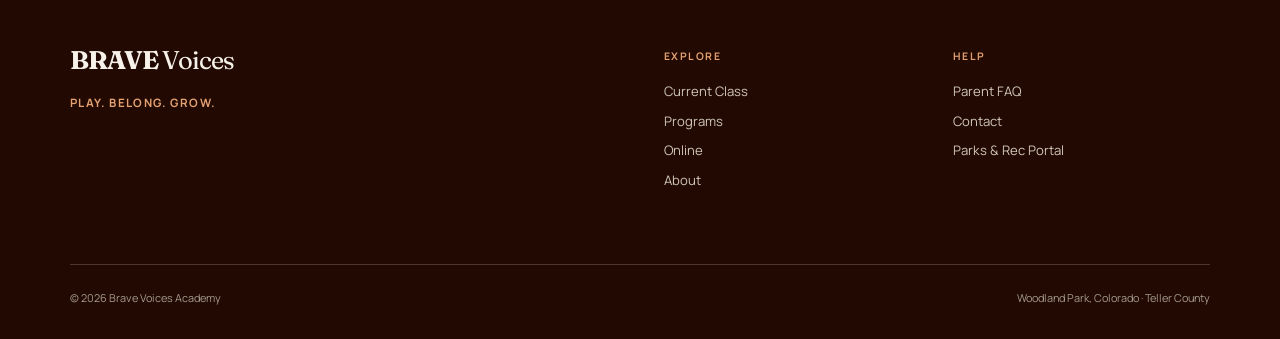
==== commit 81b74db8: "Update website" ====
--- a/index.html
+++ b/index.html
@@ -269,7 +269,7 @@
           <span class="prog-index">01</span>
           <div class="prog-details">
             <span class="badge">AGES 7–10</span>
-            <h3>Improv · First Act</h3>
+            <h3>Improv · Act I</h3>
             <p>Games, scenes, characters, storytelling, and teamwork, all without a script.</p>
           </div>
           <a href="#contact" class="prog-link">Ask about it <span aria-hidden="true">→</span></a>
@@ -279,7 +279,7 @@
           <span class="prog-index">02</span>
           <div class="prog-details">
             <span class="badge">AGES 11–14</span>
-            <h3>Improv · Next Act</h3>
+            <h3>Improv · Act II</h3>
             <p>Games, scenes, characters, storytelling, standup, and teamwork, all without a script.</p>
           </div>
           <a href="#contact" class="prog-link">Ask about it <span aria-hidden="true">→</span></a>
@@ -289,7 +289,7 @@
           <span class="prog-index">03</span>
           <div class="prog-details">
             <span class="badge">AGES 7–10</span>
-            <h3>Acting Intensive · First Act</h3>
+            <h3>Acting Intensive · Act I</h3>
             <p>Script work, character development, and monologues, focusing on listening, reacting, memorization, and fun.</p>
           </div>
           <a href="#contact" class="prog-link">Ask about it <span aria-hidden="true">→</span></a>
@@ -299,7 +299,7 @@
           <span class="prog-index">04</span>
           <div class="prog-details">
             <span class="badge">AGES 11–14</span>
-            <h3>Acting Intensive · Next Act</h3>
+            <h3>Acting Intensive · Act II</h3>
             <p>Scripted scene work and monologues focused on listening, reacting, memorization, and intentional storytelling.</p>
           </div>
           <a href="#contact" class="prog-link">Ask about it <span aria-hidden="true">→</span></a>
@@ -309,7 +309,7 @@
           <span class="prog-index">05</span>
           <div class="prog-details">
             <span class="badge">AGES 7–10</span>
-            <h3>Musical Theater · First Act</h3>
+            <h3>Musical Theater · Act I</h3>
             <p>An introduction to singing, movement, stage vocabulary, ensemble work, and the joy of telling stories together.</p>
           </div>
           <a href="#classes" class="prog-link">Current class <span aria-hidden="true">→</span></a>
@@ -319,7 +319,7 @@
           <span class="prog-index">06</span>
           <div class="prog-details">
             <span class="badge">AGES 11–14</span>
-            <h3>Musical Theater · Next Act</h3>
+            <h3>Musical Theater · Act II</h3>
             <p>Storytelling through song. Connect voice, movement, emotion, and character while preparing an audition piece.</p>
           </div>
           <a href="#contact" class="prog-link">Ask about it <span aria-hidden="true">→</span></a>
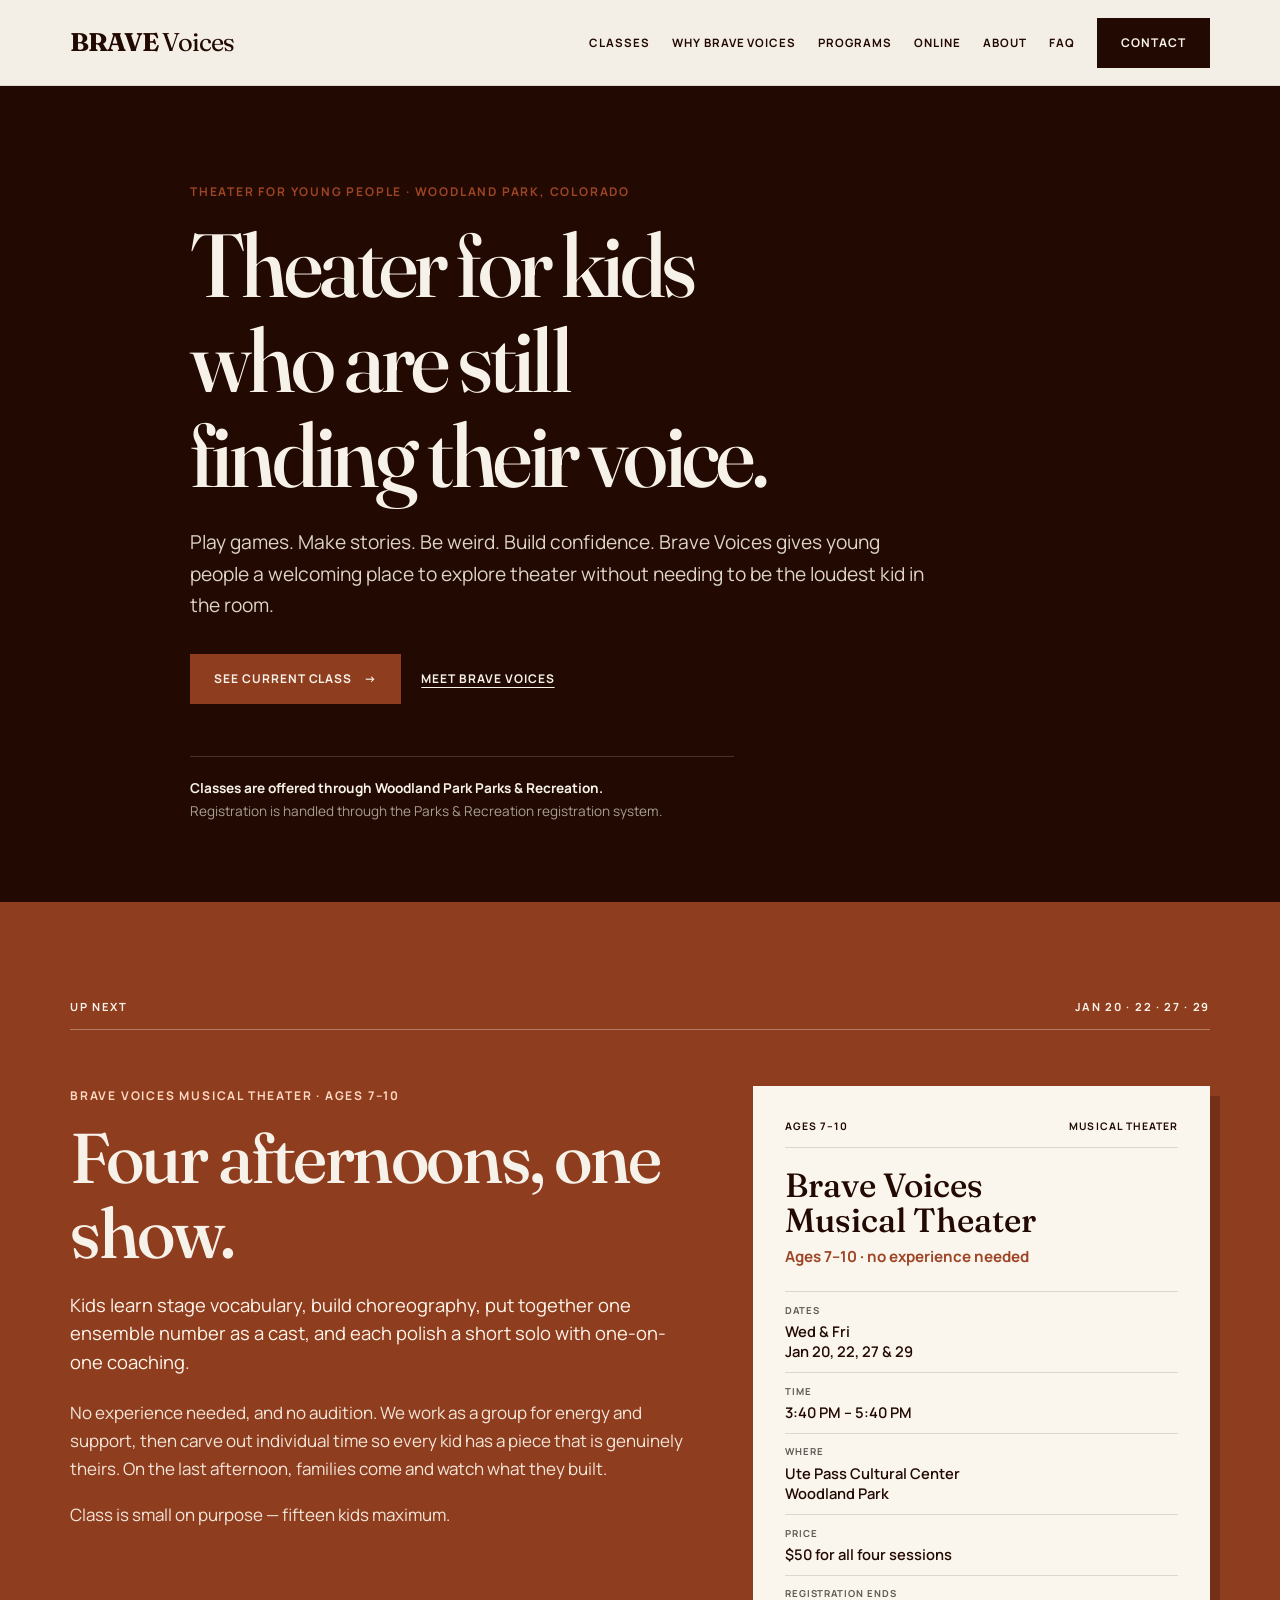
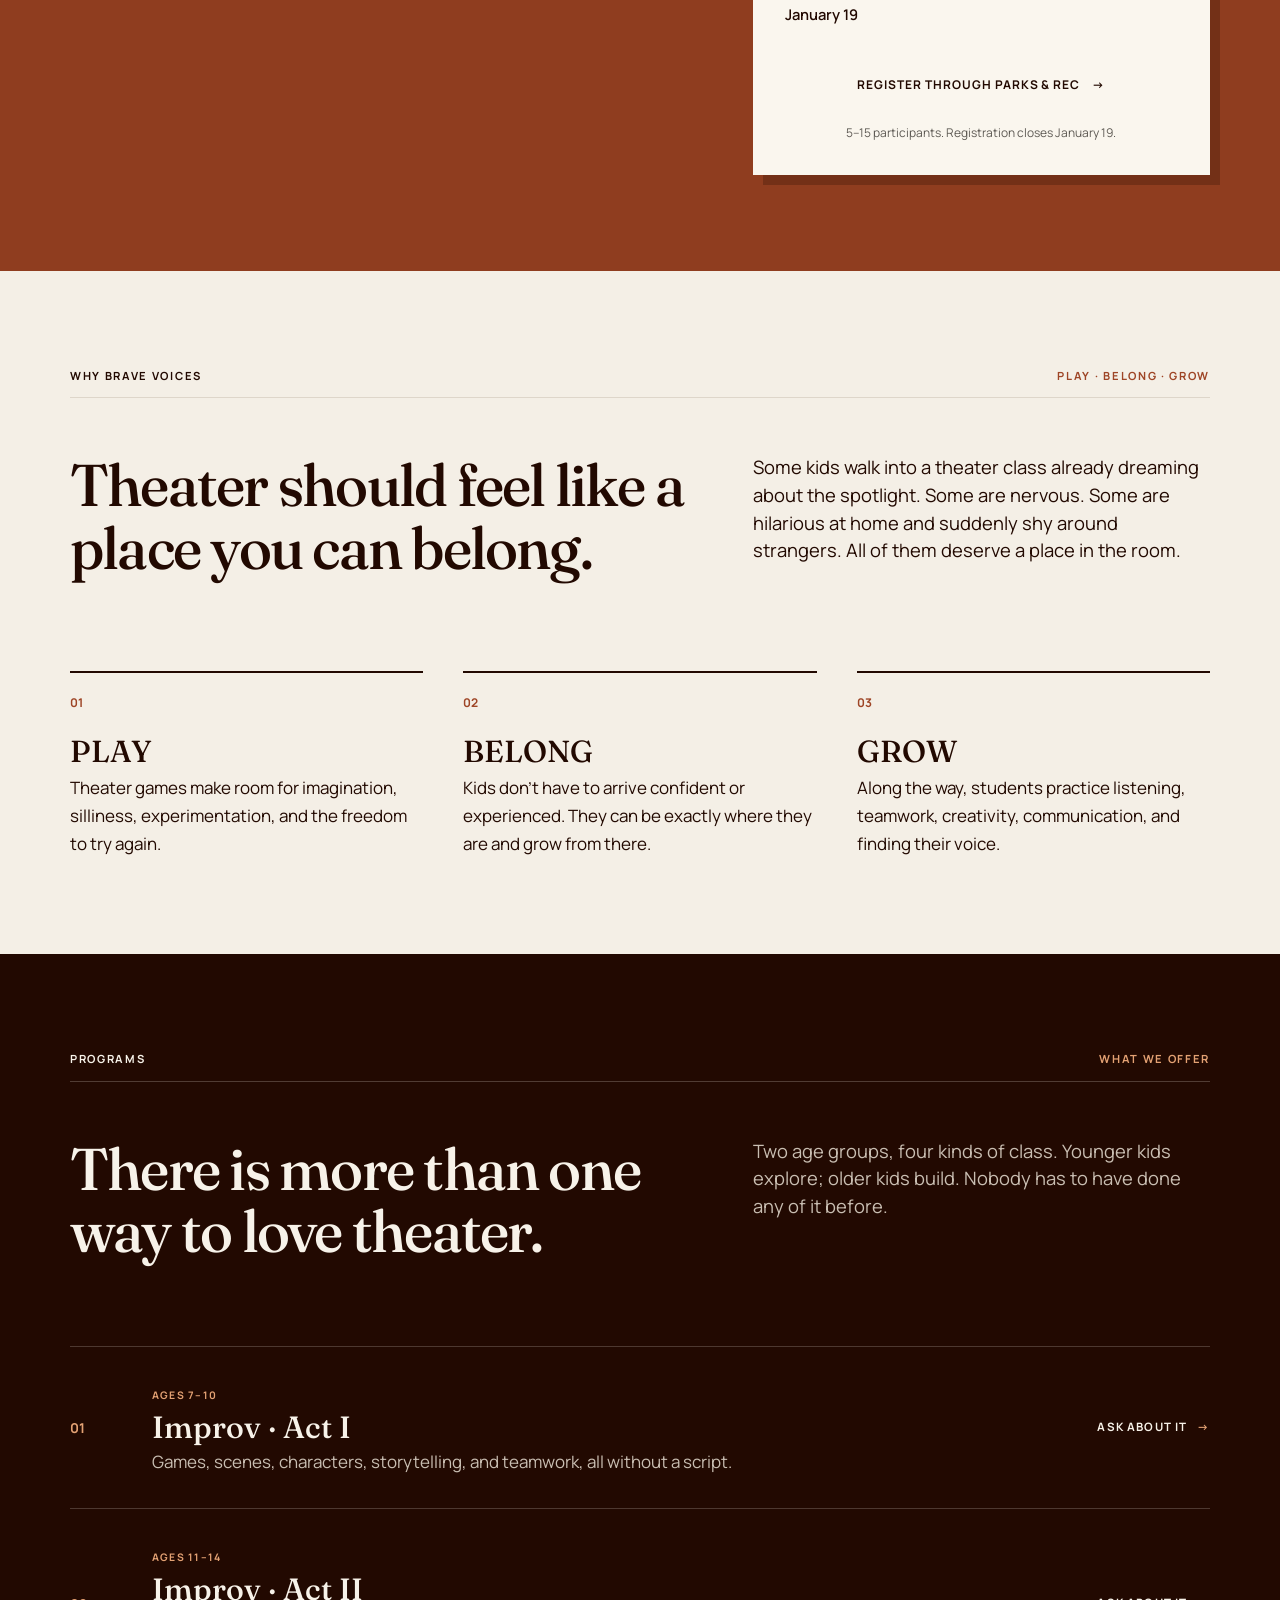
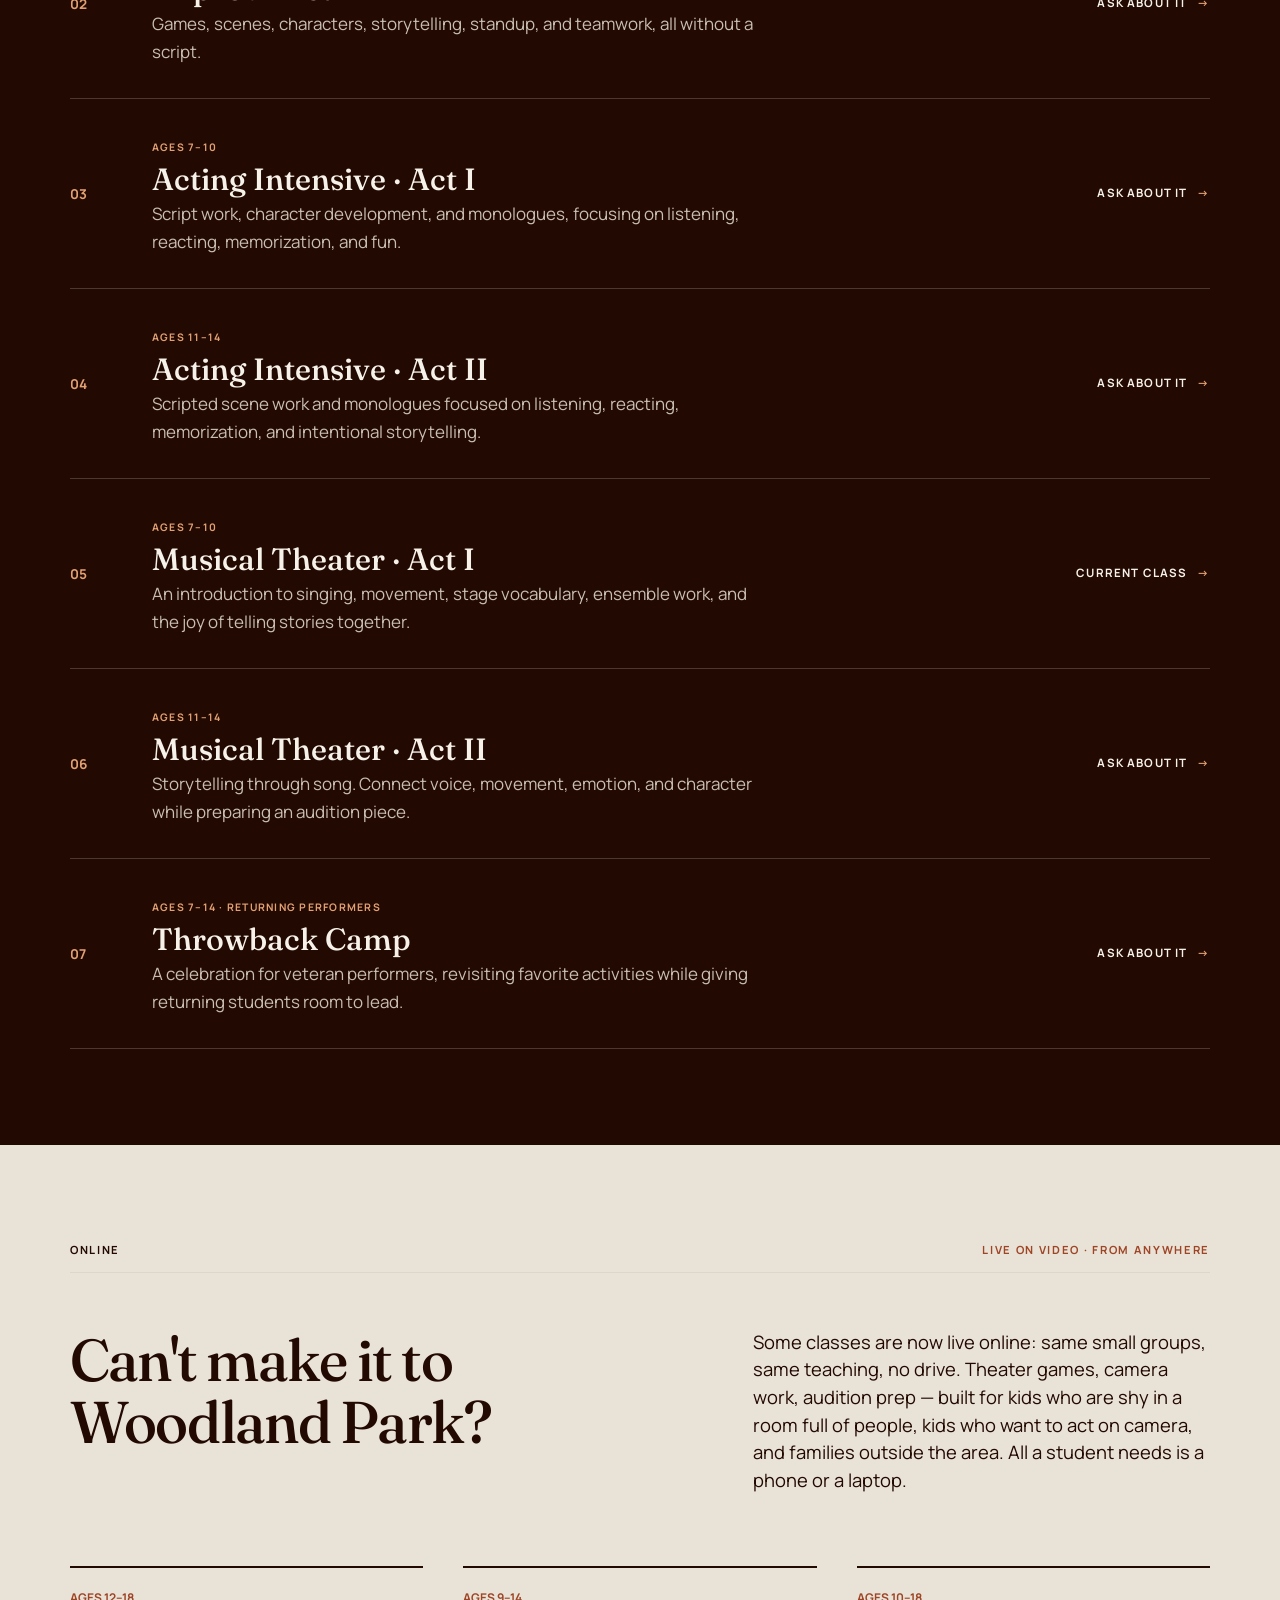
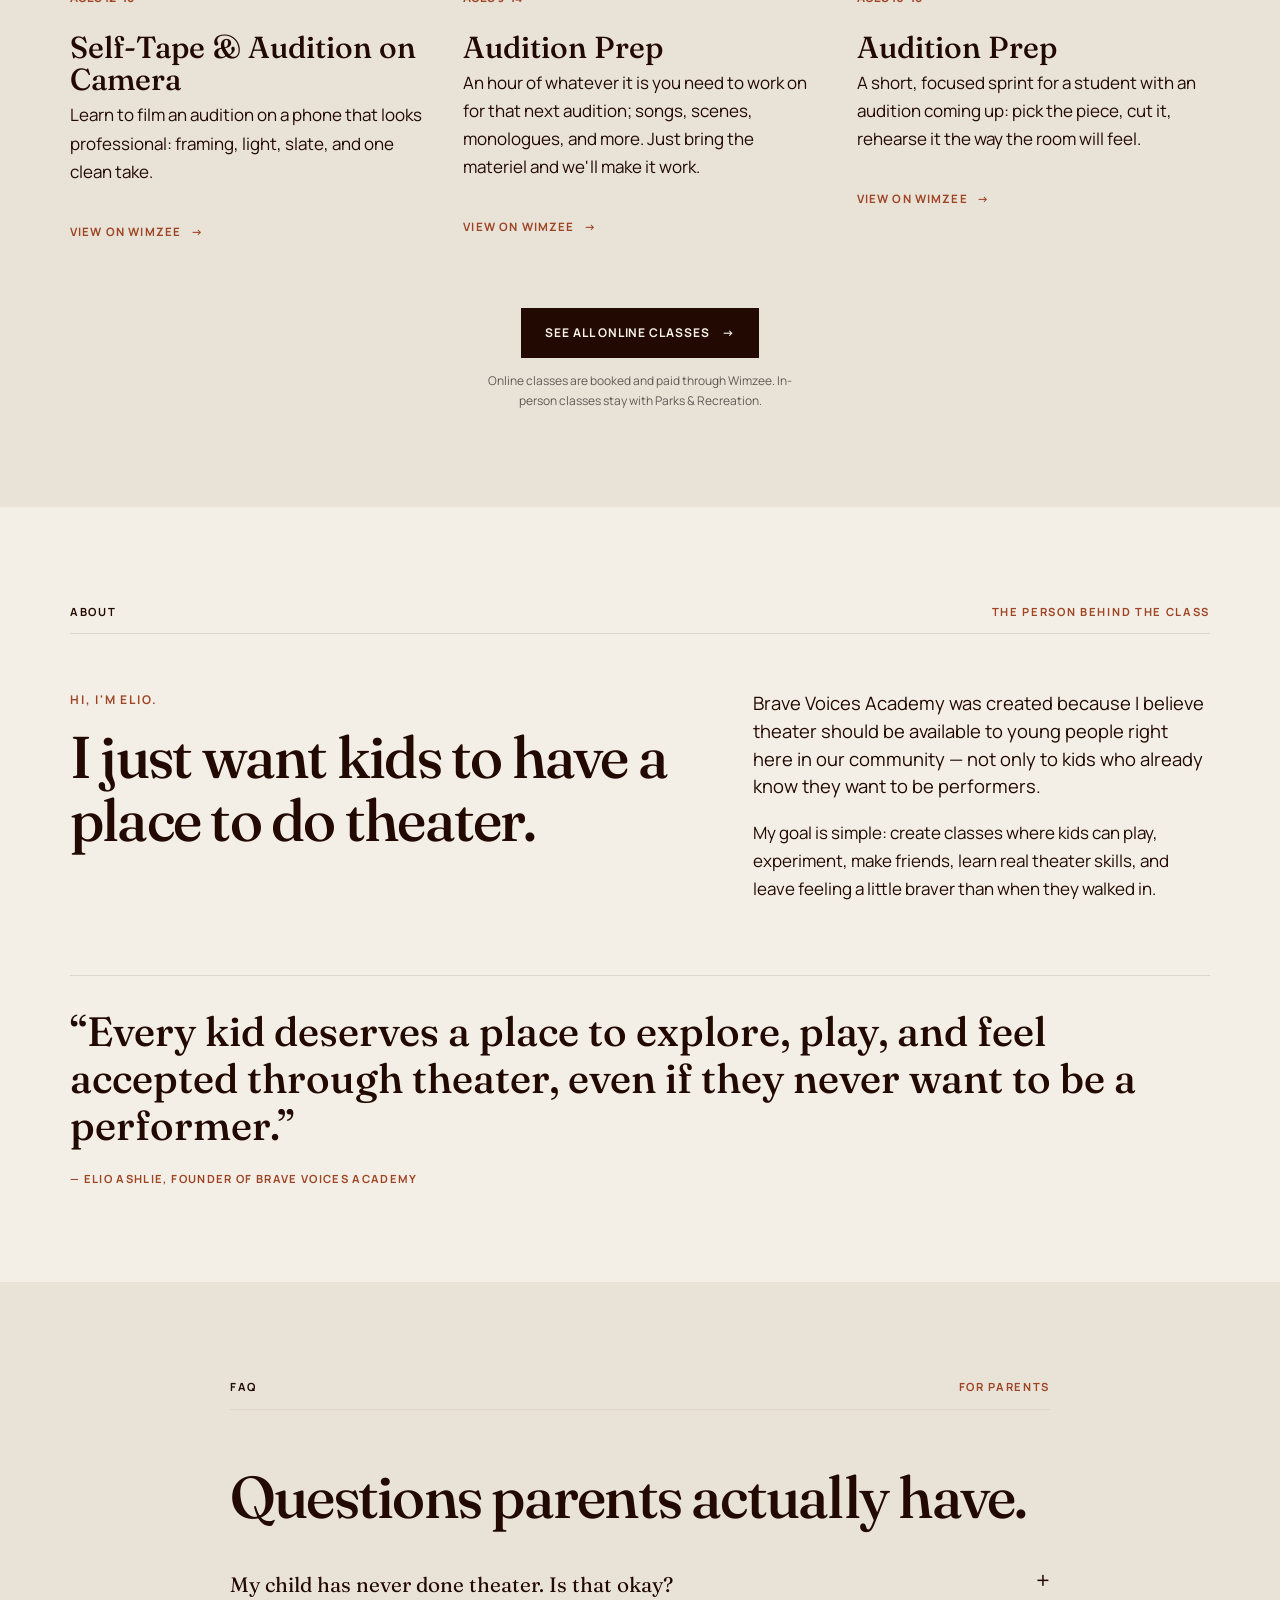
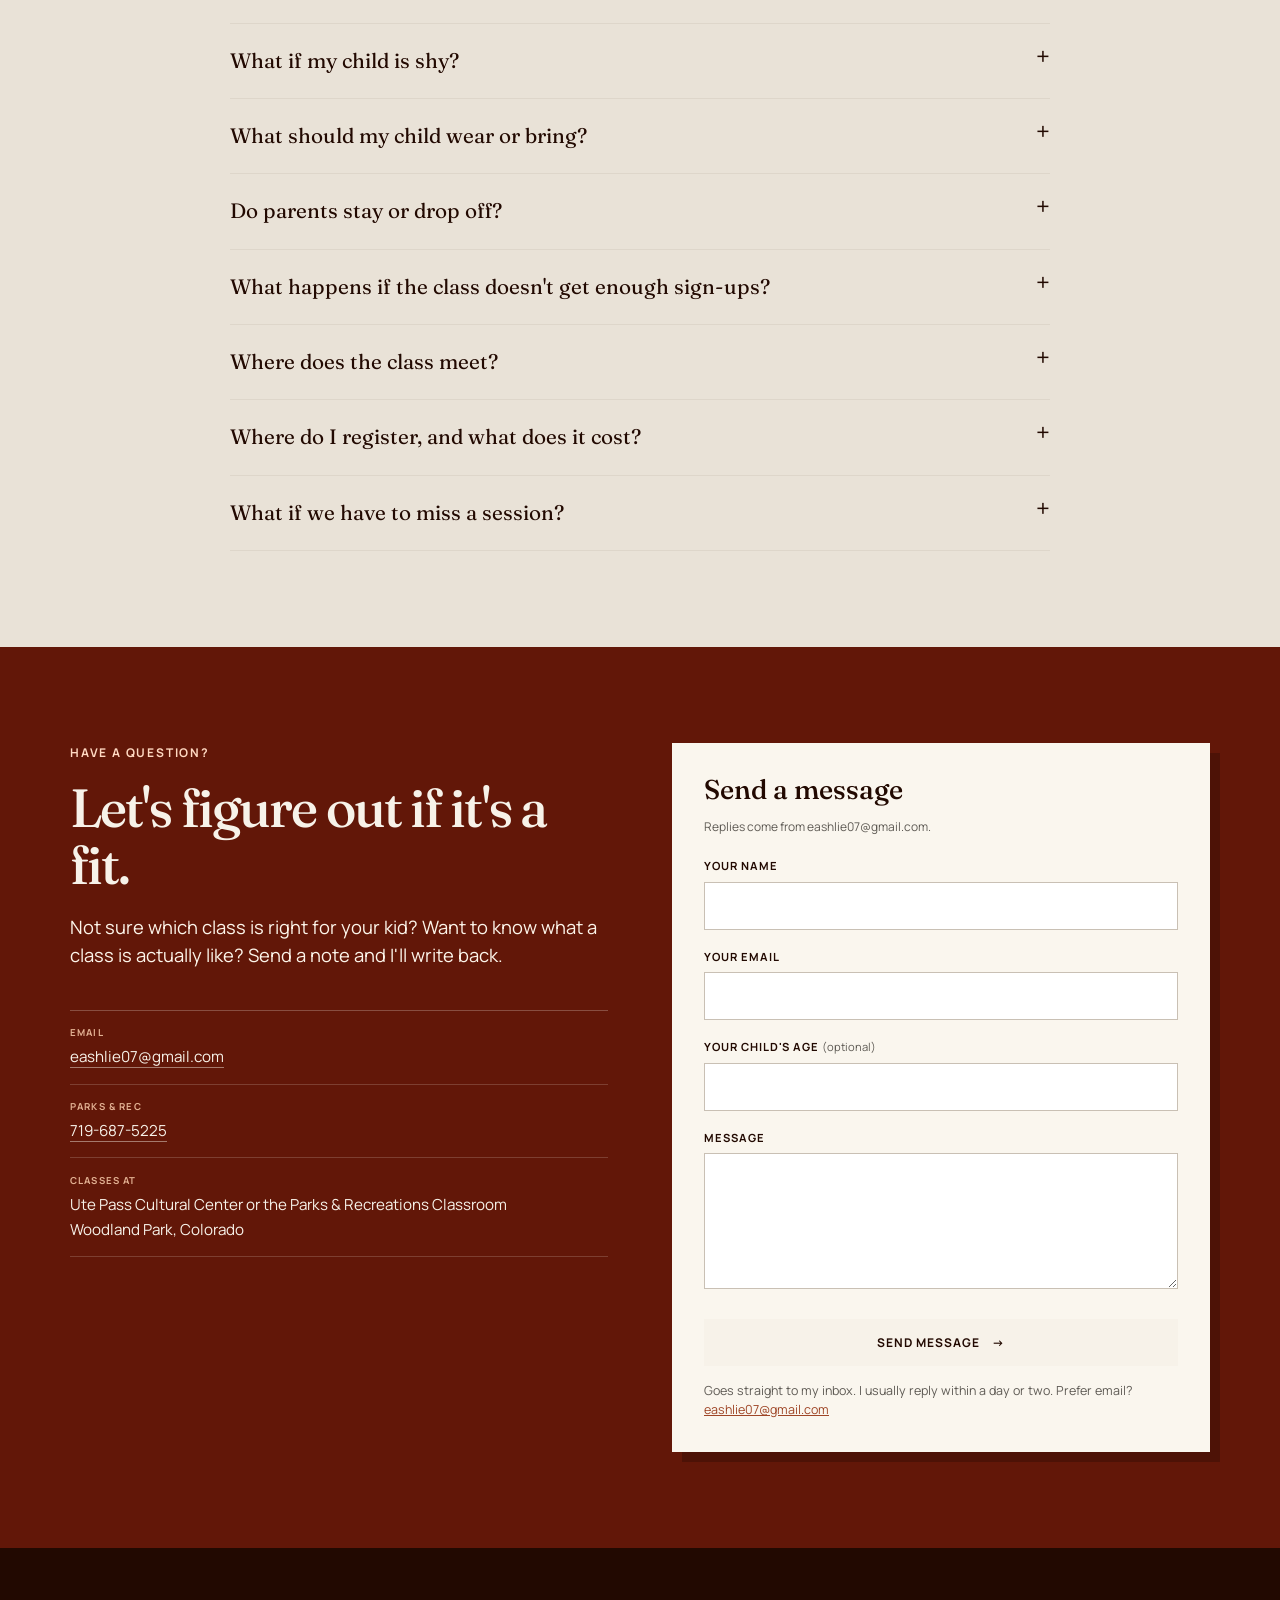
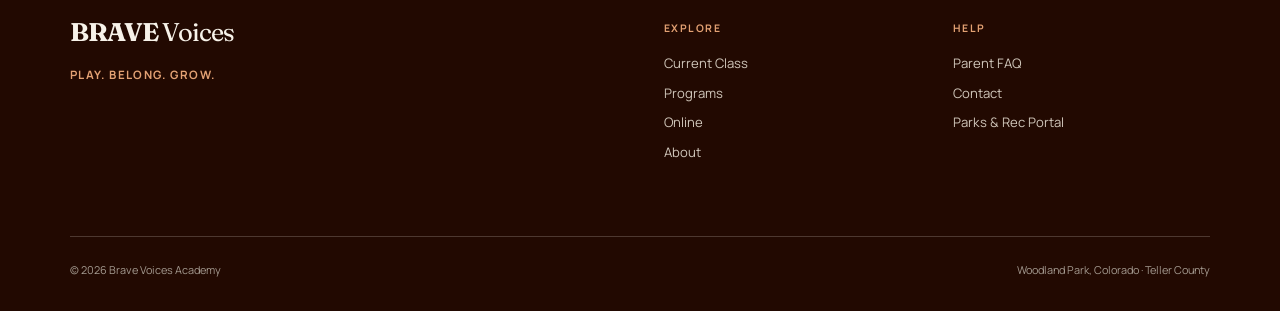
==== commit f9424a69: "Update website" ====
--- a/index.html
+++ b/index.html
@@ -353,8 +353,8 @@
        after the last one, and change the words.
 
        TO HIDE THE WHOLE SECTION (no online classes right now):
-       put <!-- on the line above <section and --> on the line
-       after </section>, and nothing else needs to change.
+       put <!-- on the line above <section and on the line
+       after </section>, and nothing else needs to change. 
   ============================================================= -->
   <section class="section faq-bg" id="online">
     <div class="container">
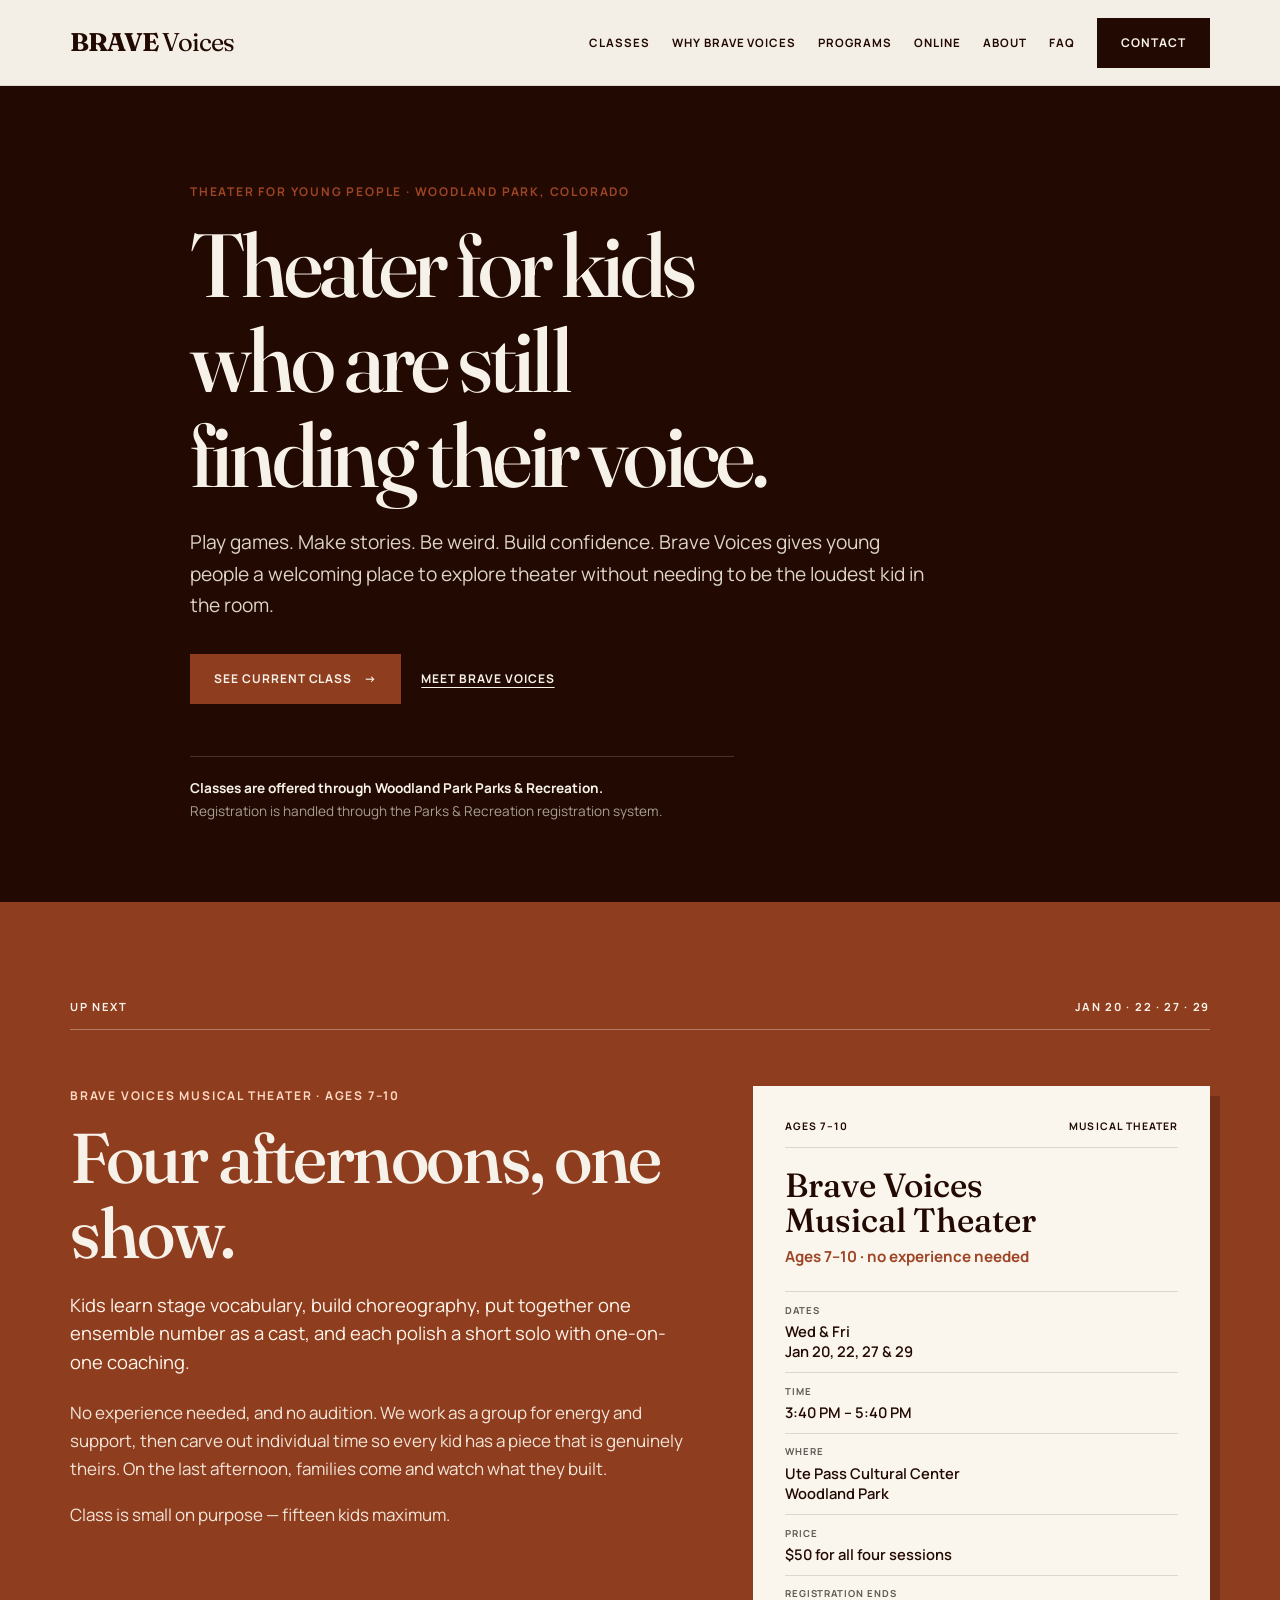
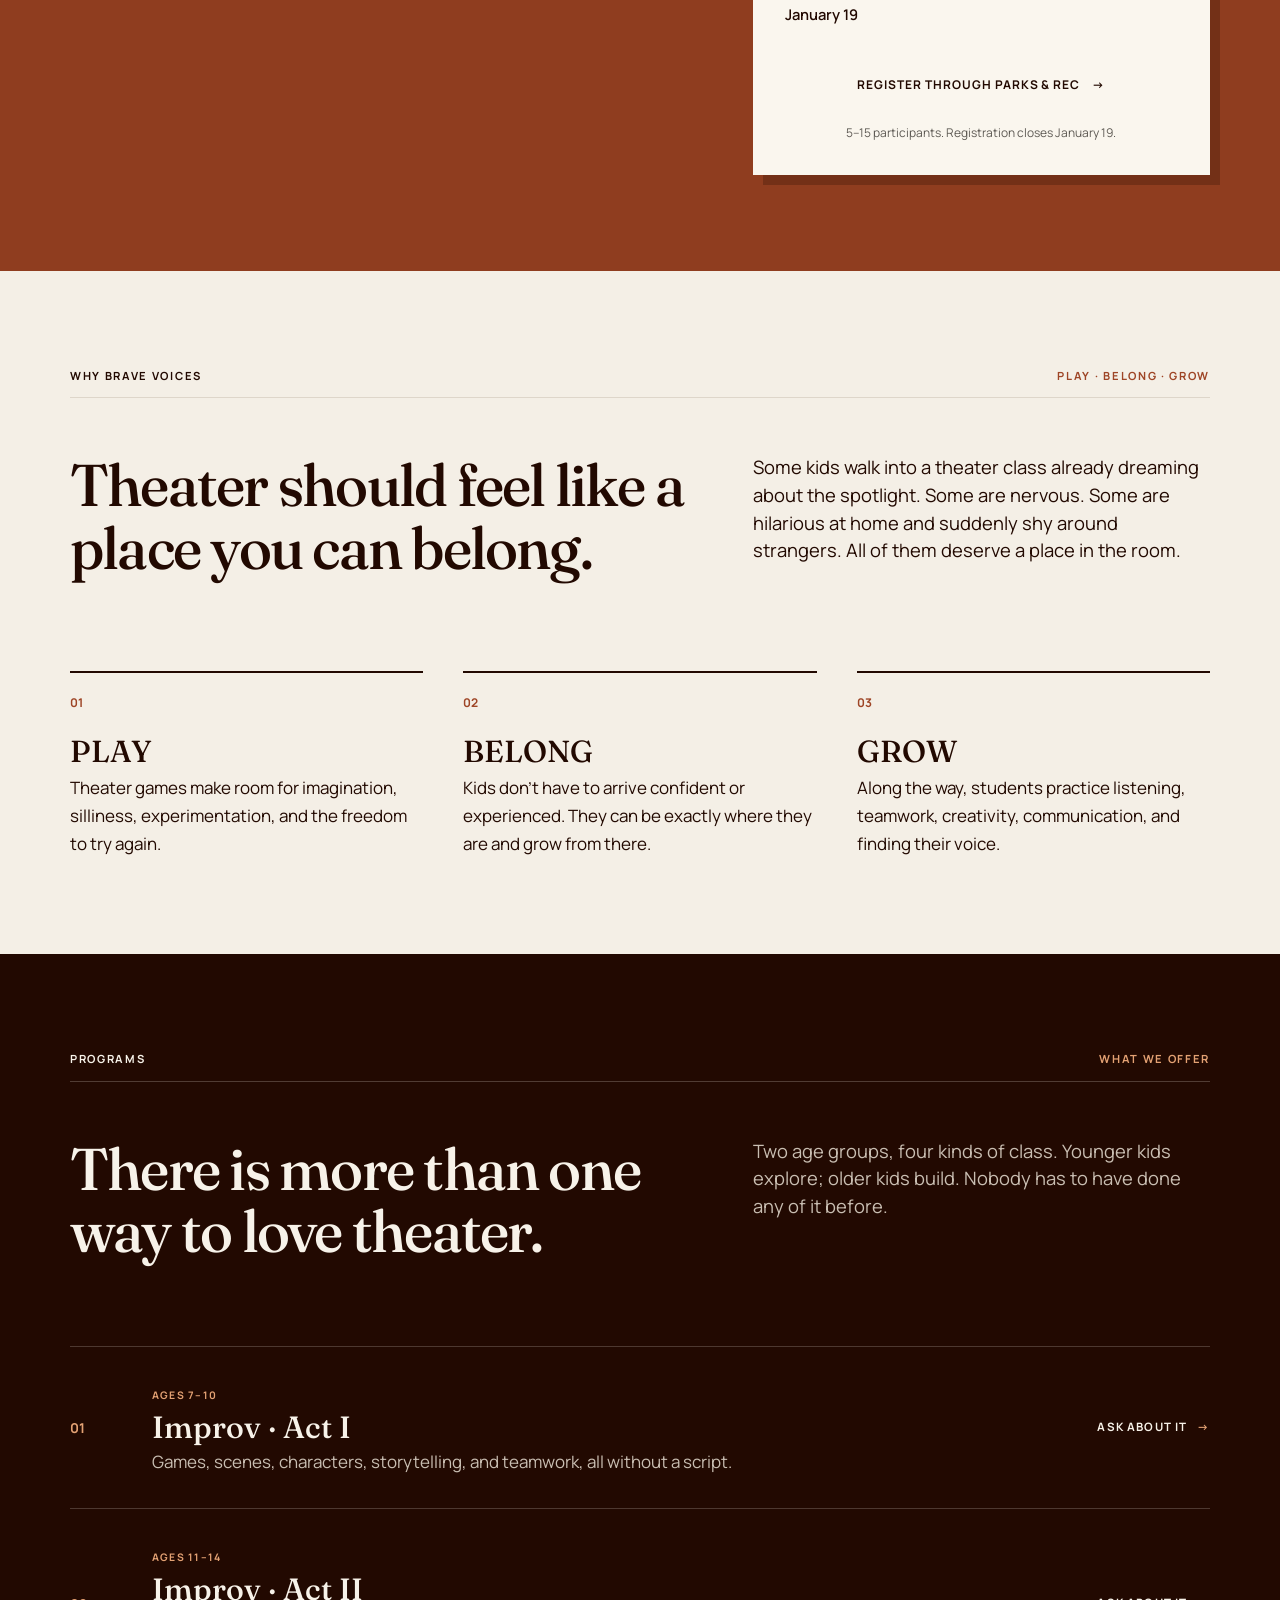
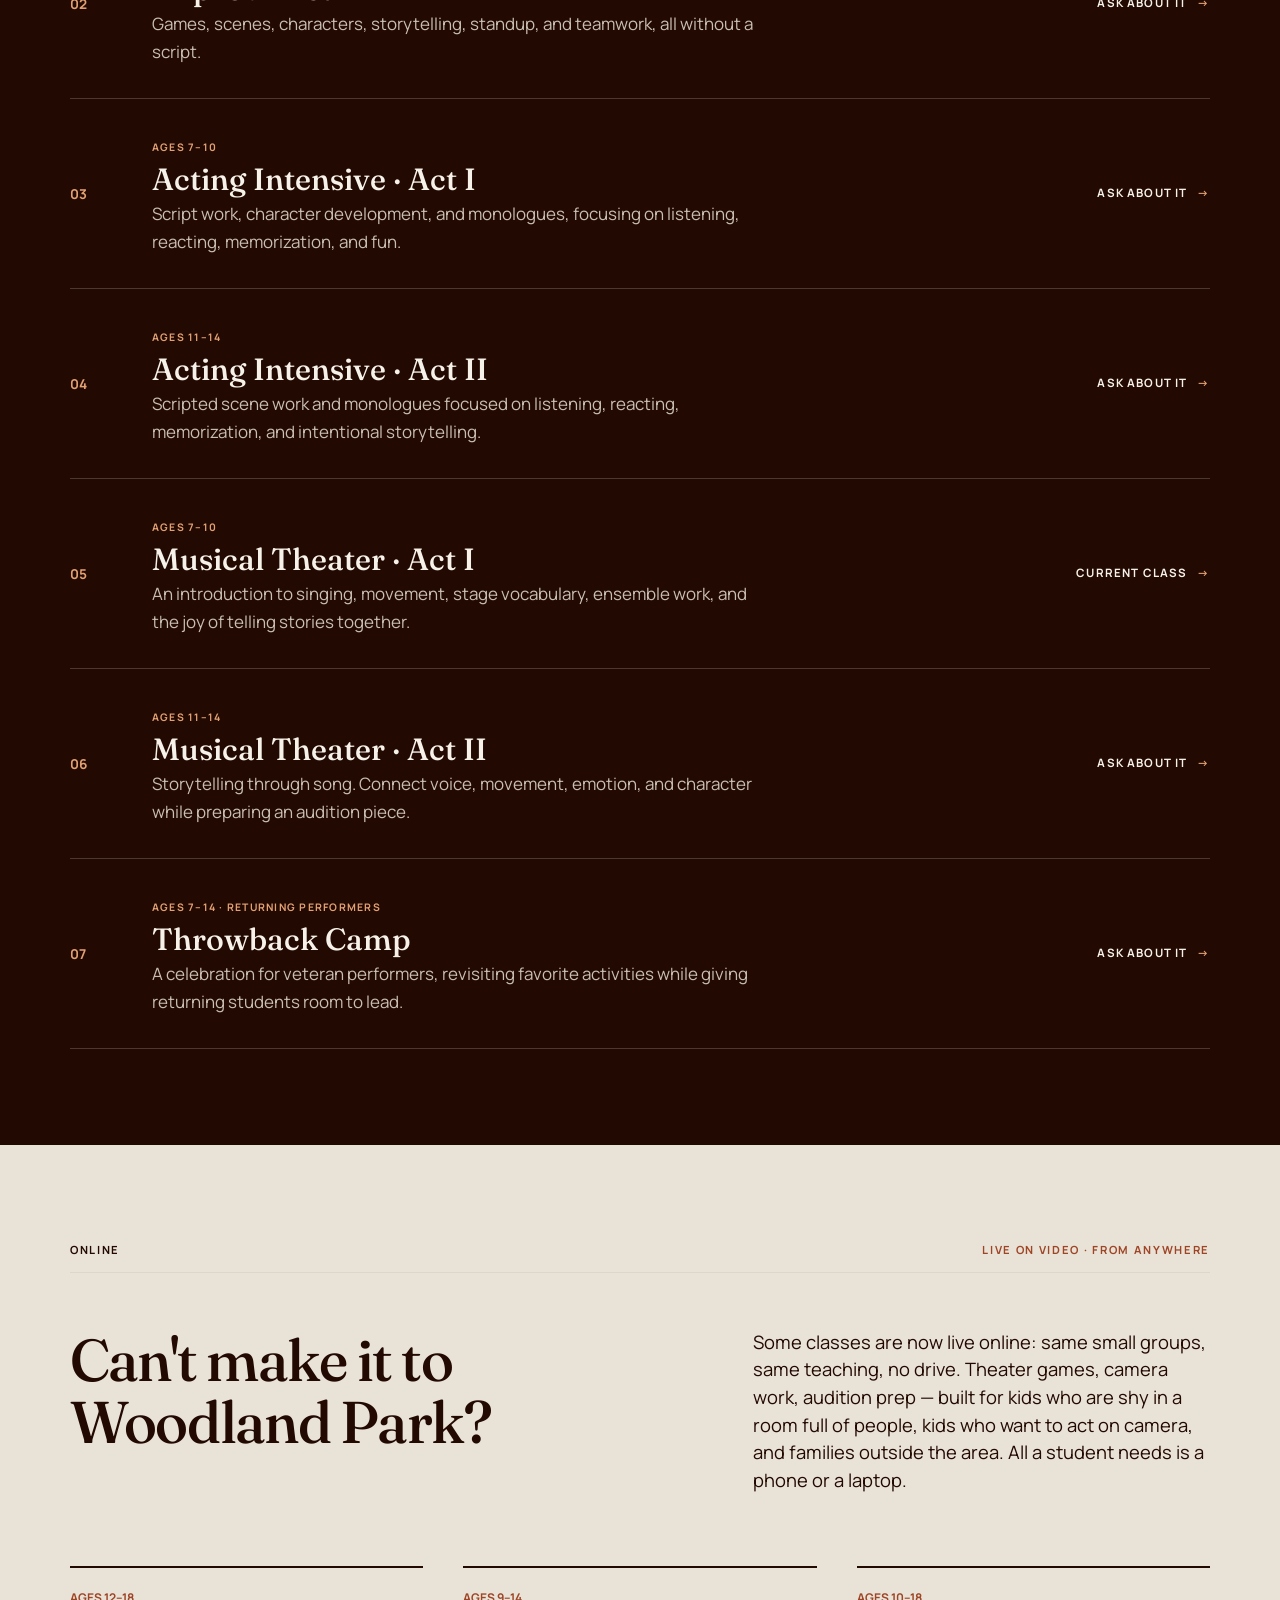
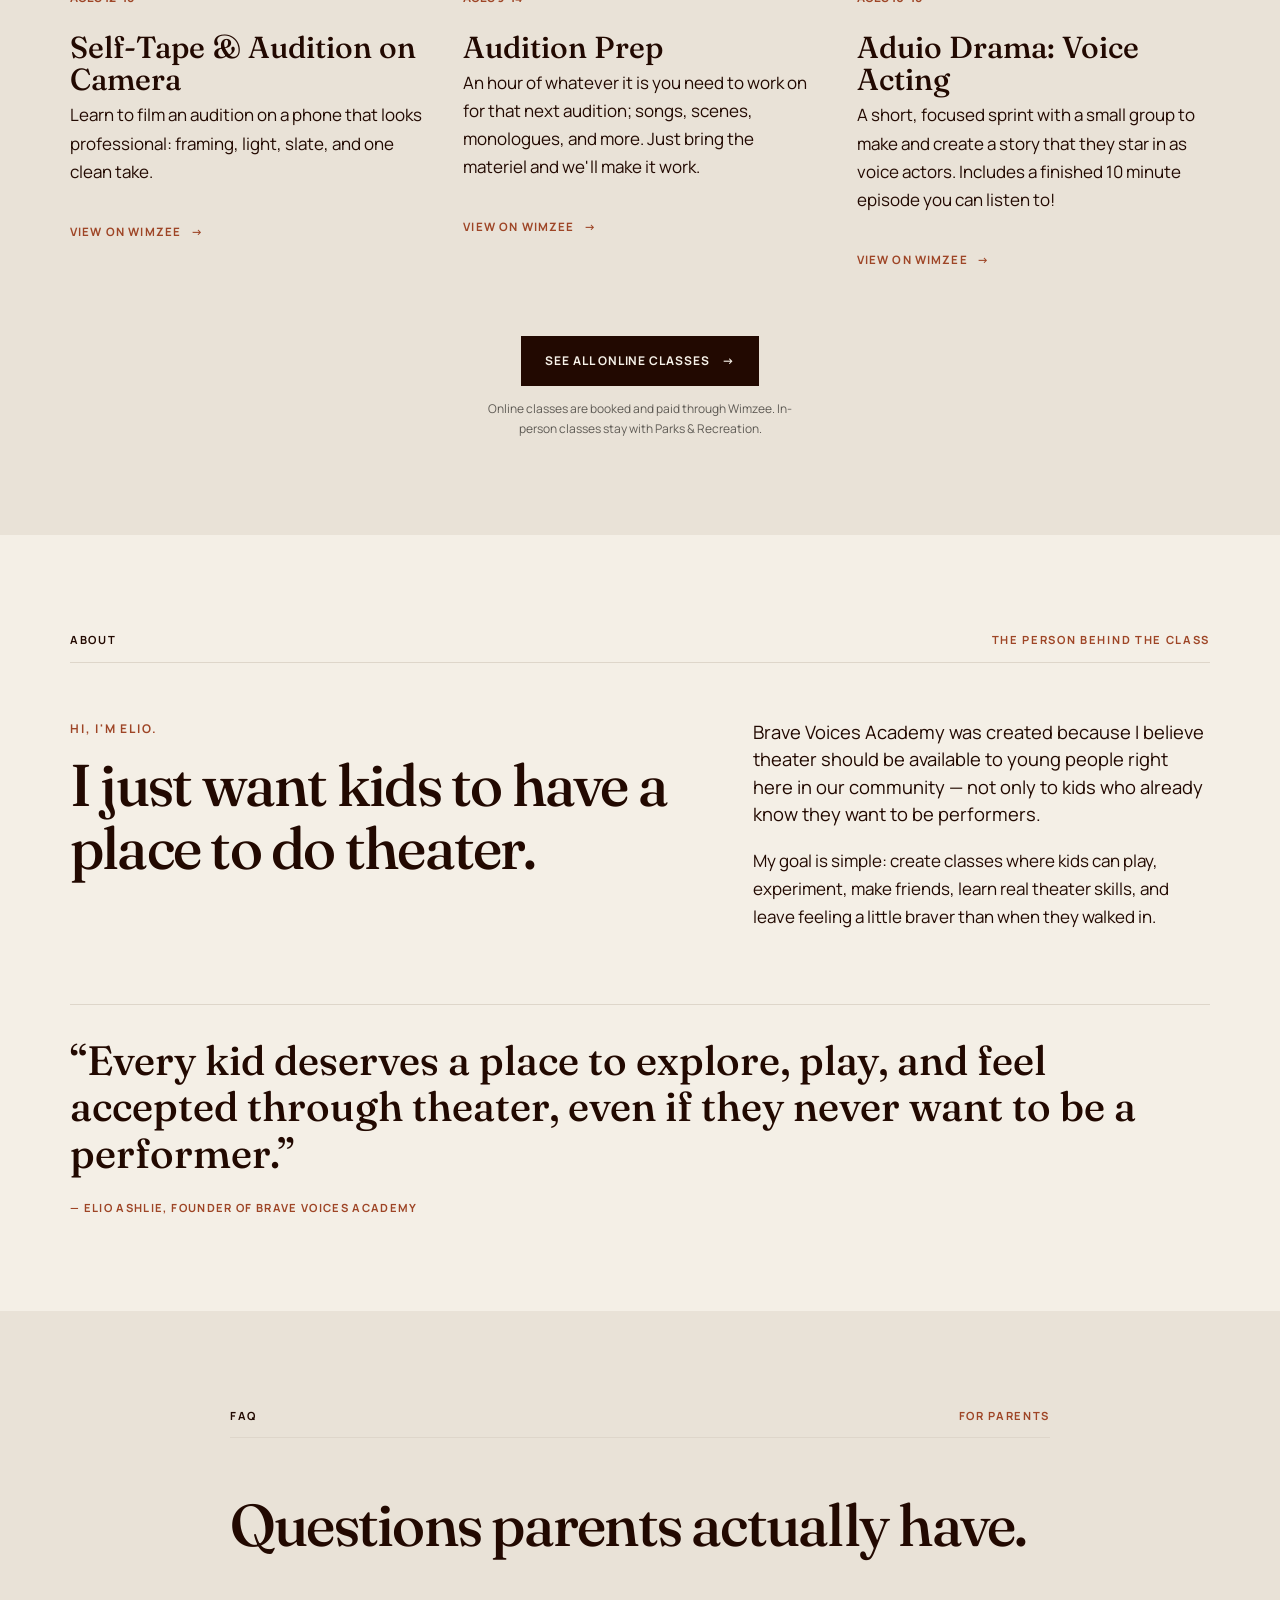
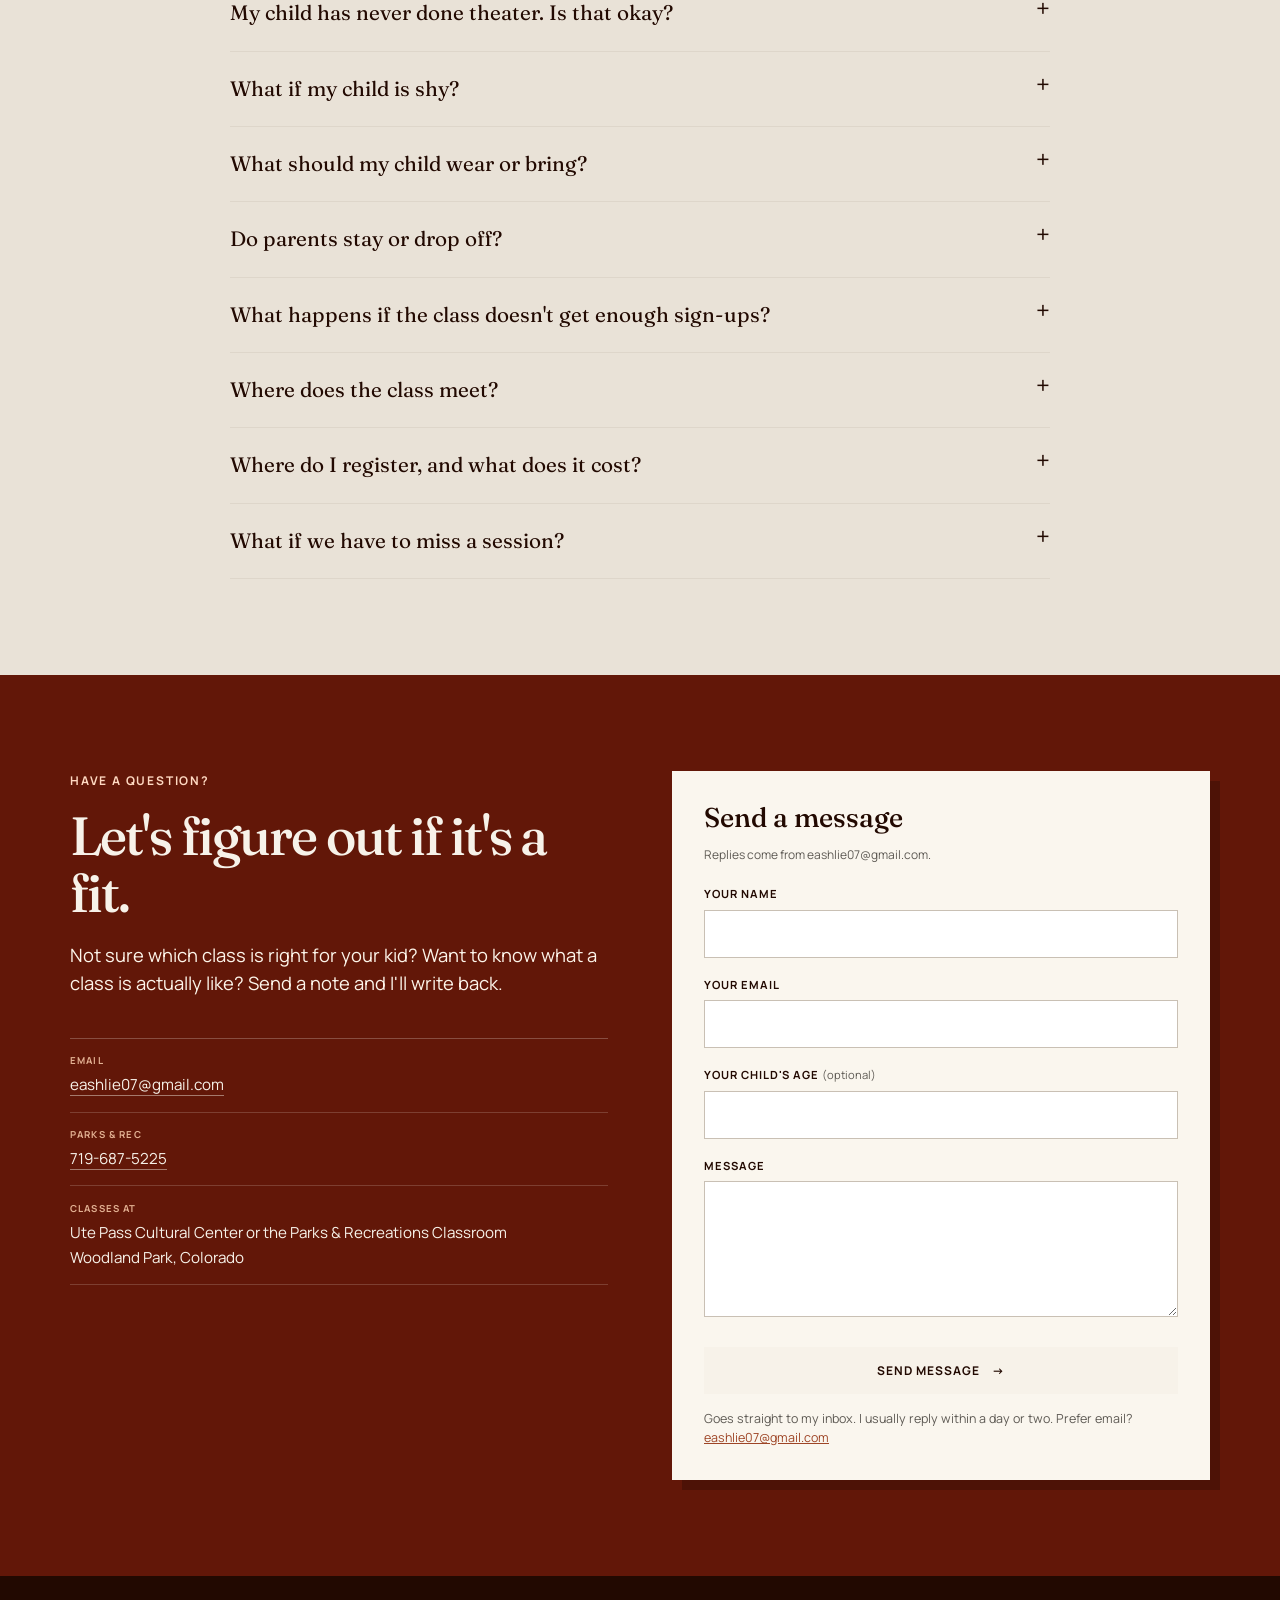
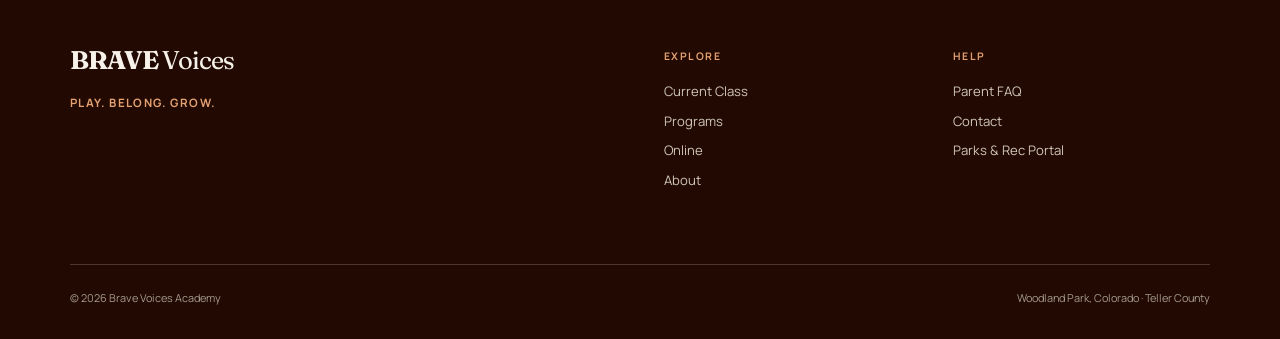
==== commit 545a0307: "Update website" ====
--- a/index.html
+++ b/index.html
@@ -393,8 +393,8 @@
 
         <article>
           <span class="step-num">AGES 10–18</span>
-          <h3>Audition Prep</h3>
-          <p>A short, focused sprint for a student with an audition coming up: pick the piece, cut it, rehearse it the way the room will feel.</p>
+          <h3>Aduio Drama: Voice Acting</h3>
+          <p>A short, focused sprint with a small group to make and create a story that they star in as voice actors. Includes a finished 10 minute episode you can listen to!</p>
           <!-- WIMZEE LINK -->
           <a class="online-card-link" href="https://wimzee1.mysharetribe.com/u/6b00d610-3701-437c-a354-07237281b87d" target="_blank" rel="noopener noreferrer">View on Wimzee <span aria-hidden="true">→</span></a>
         </article>
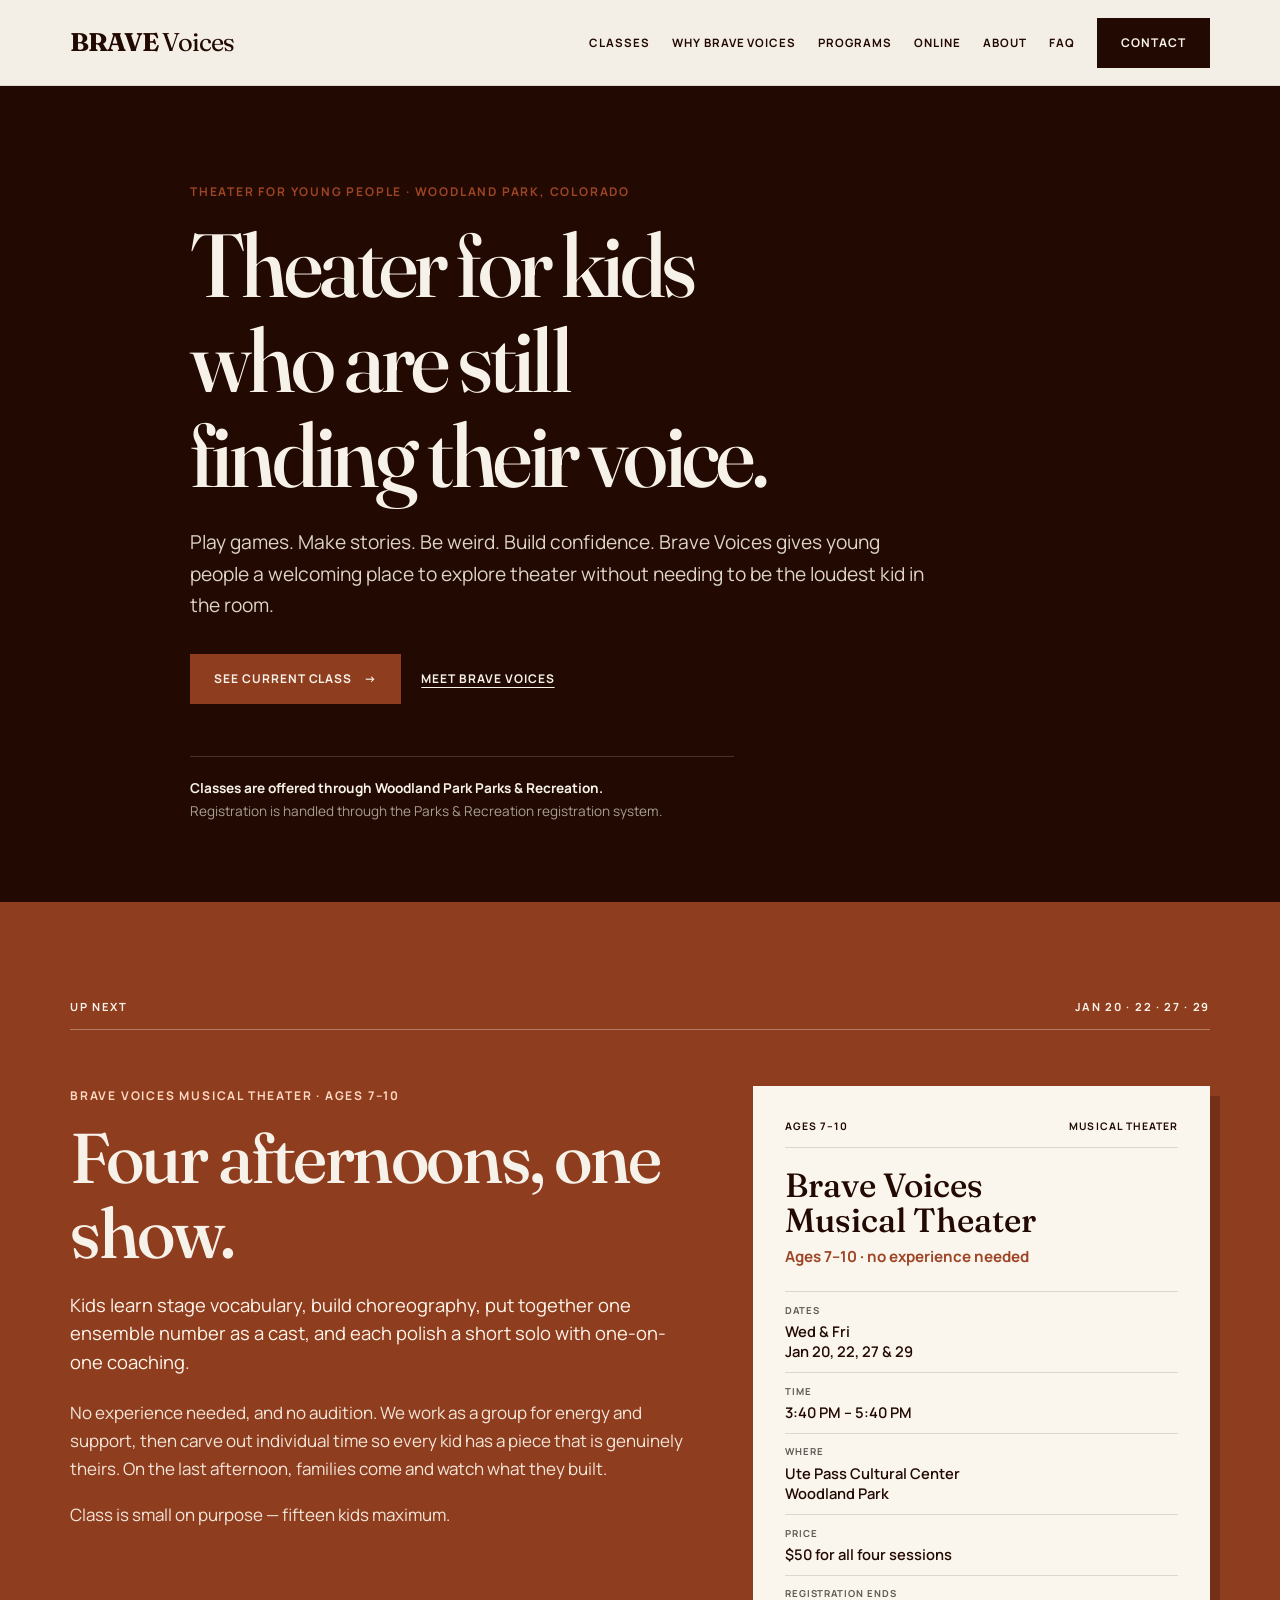
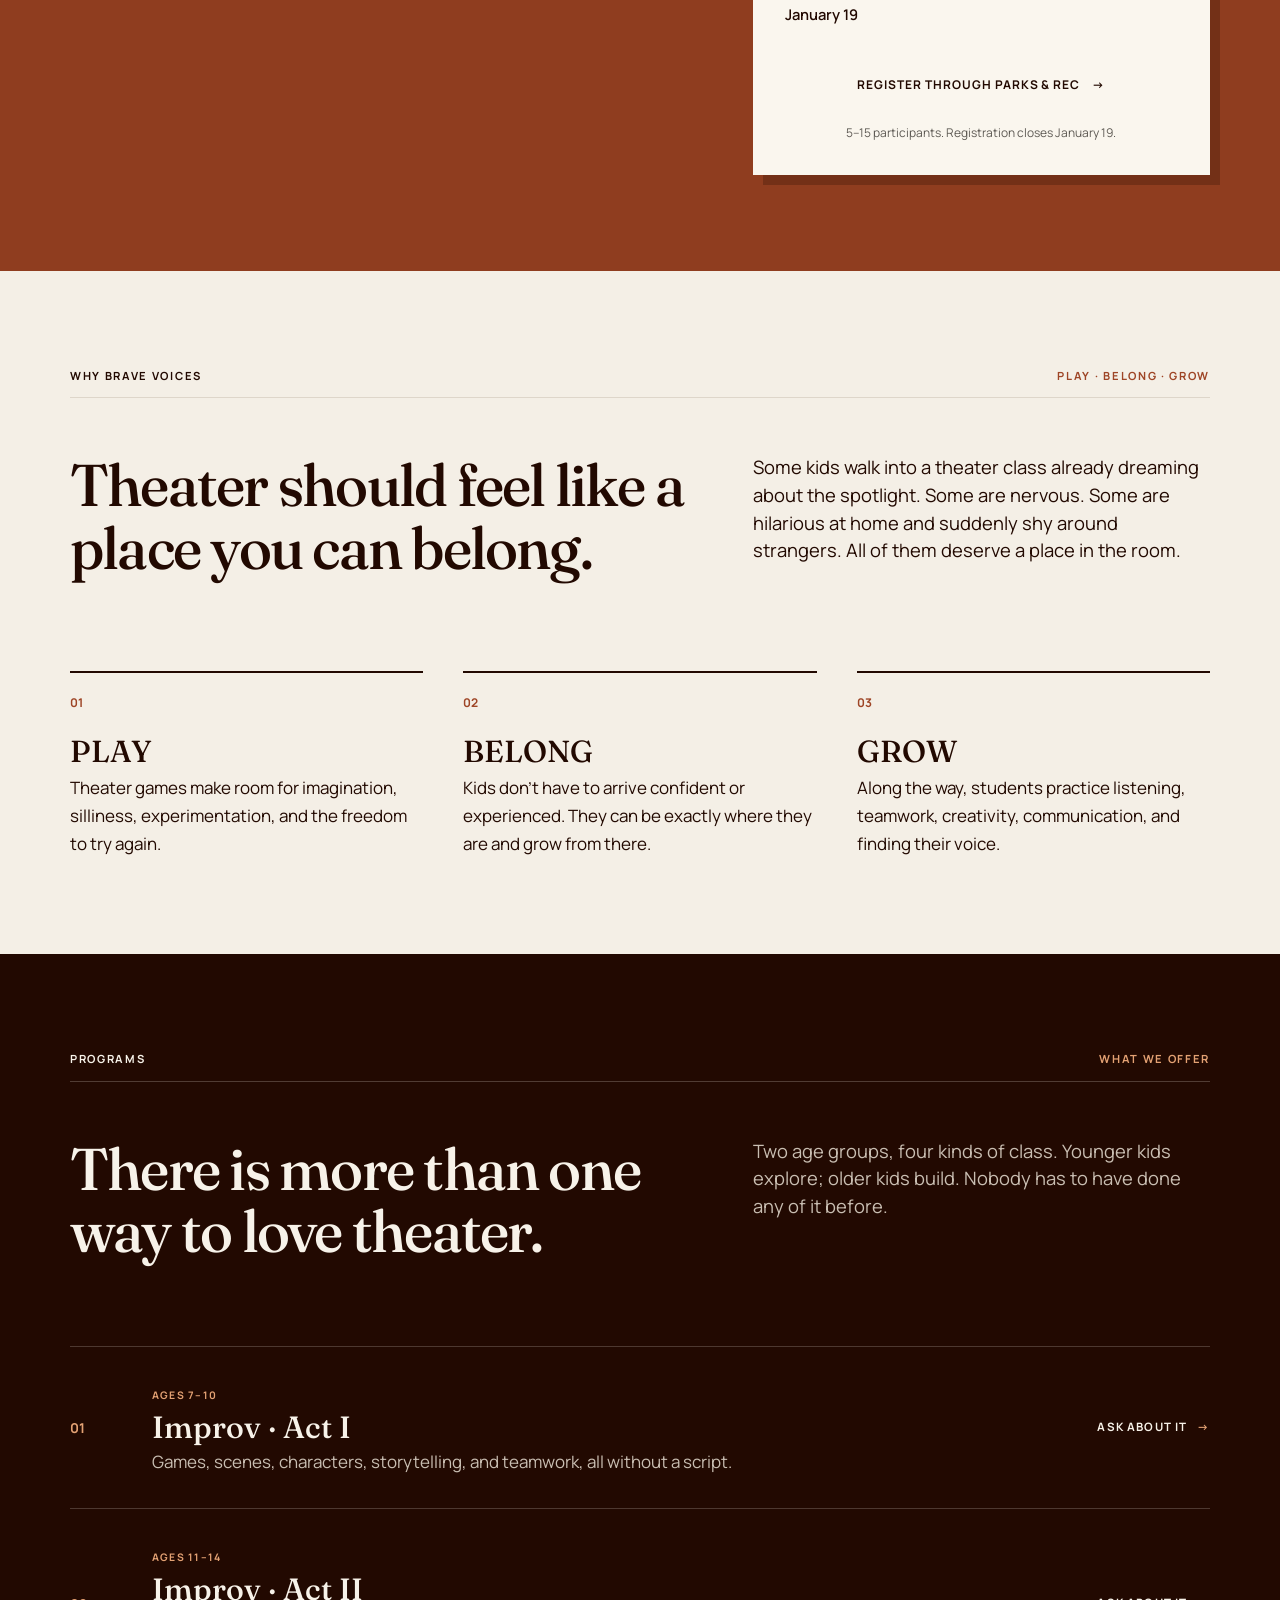
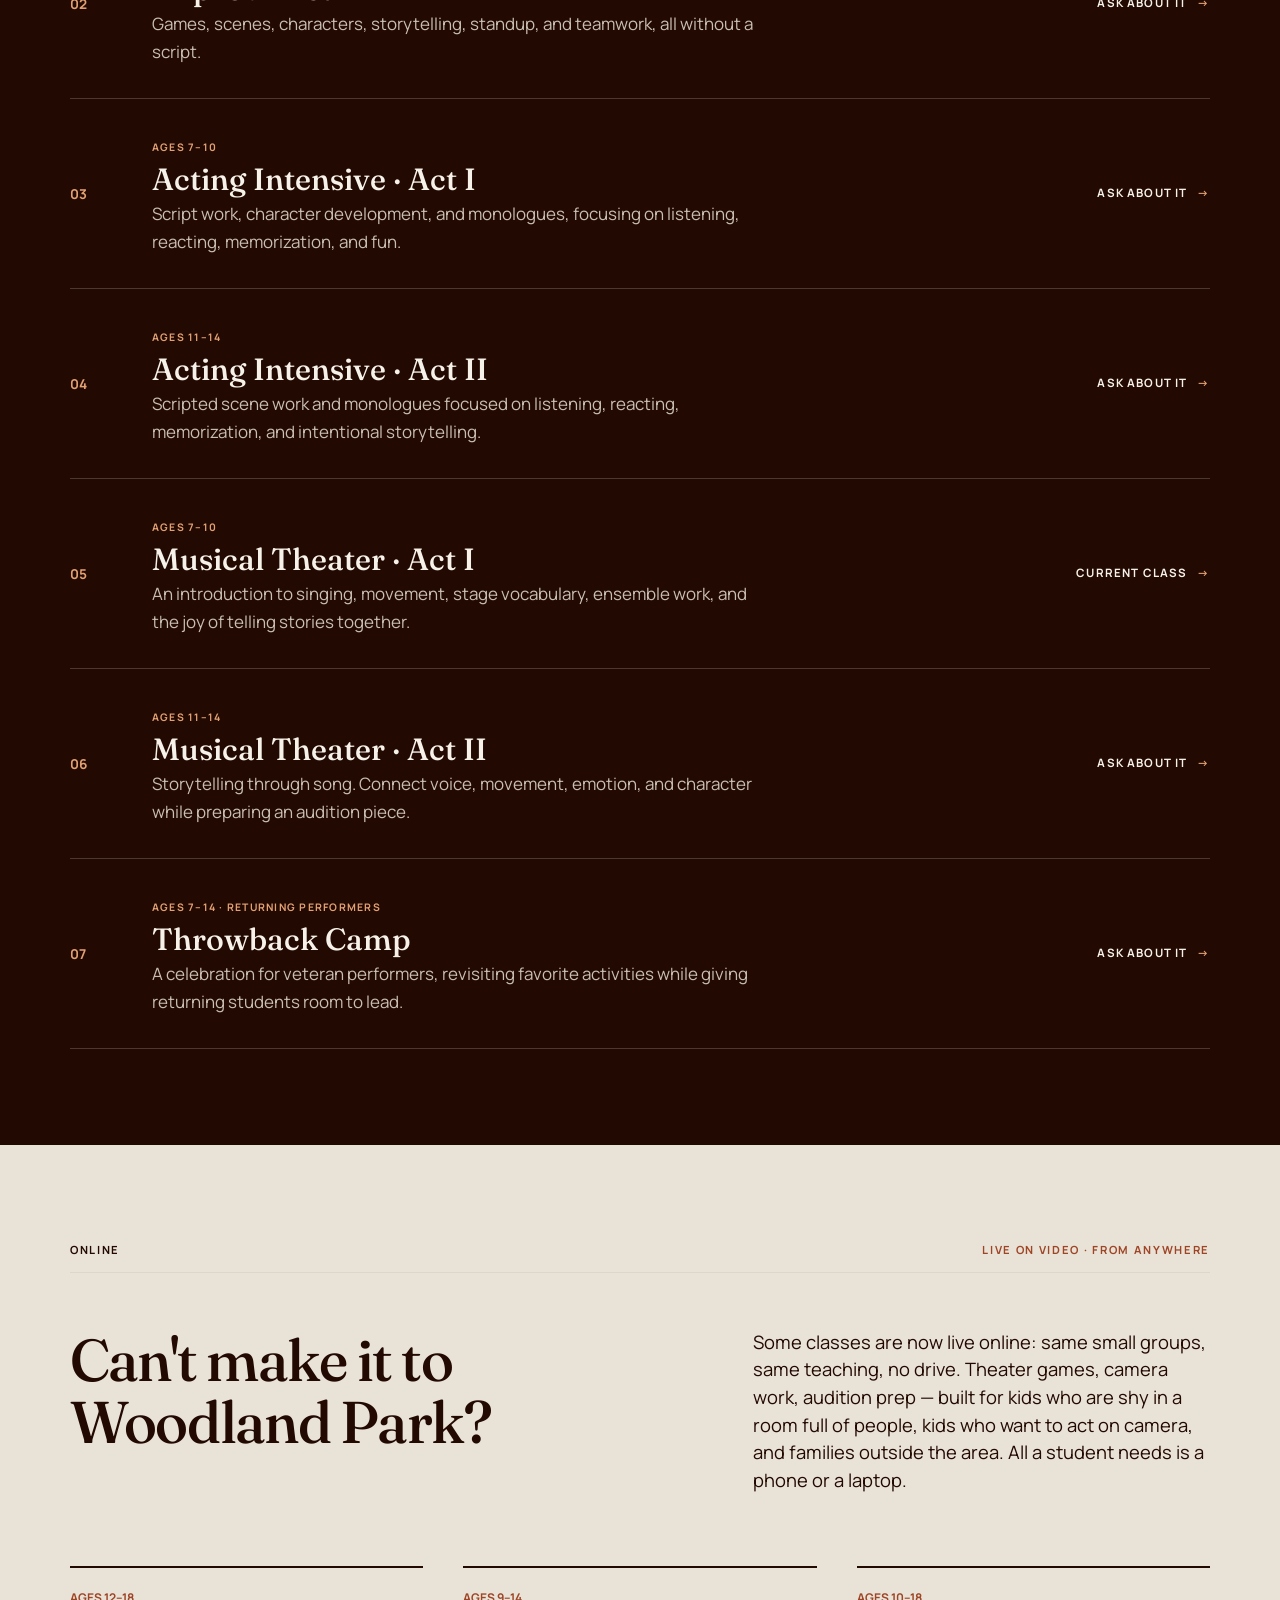
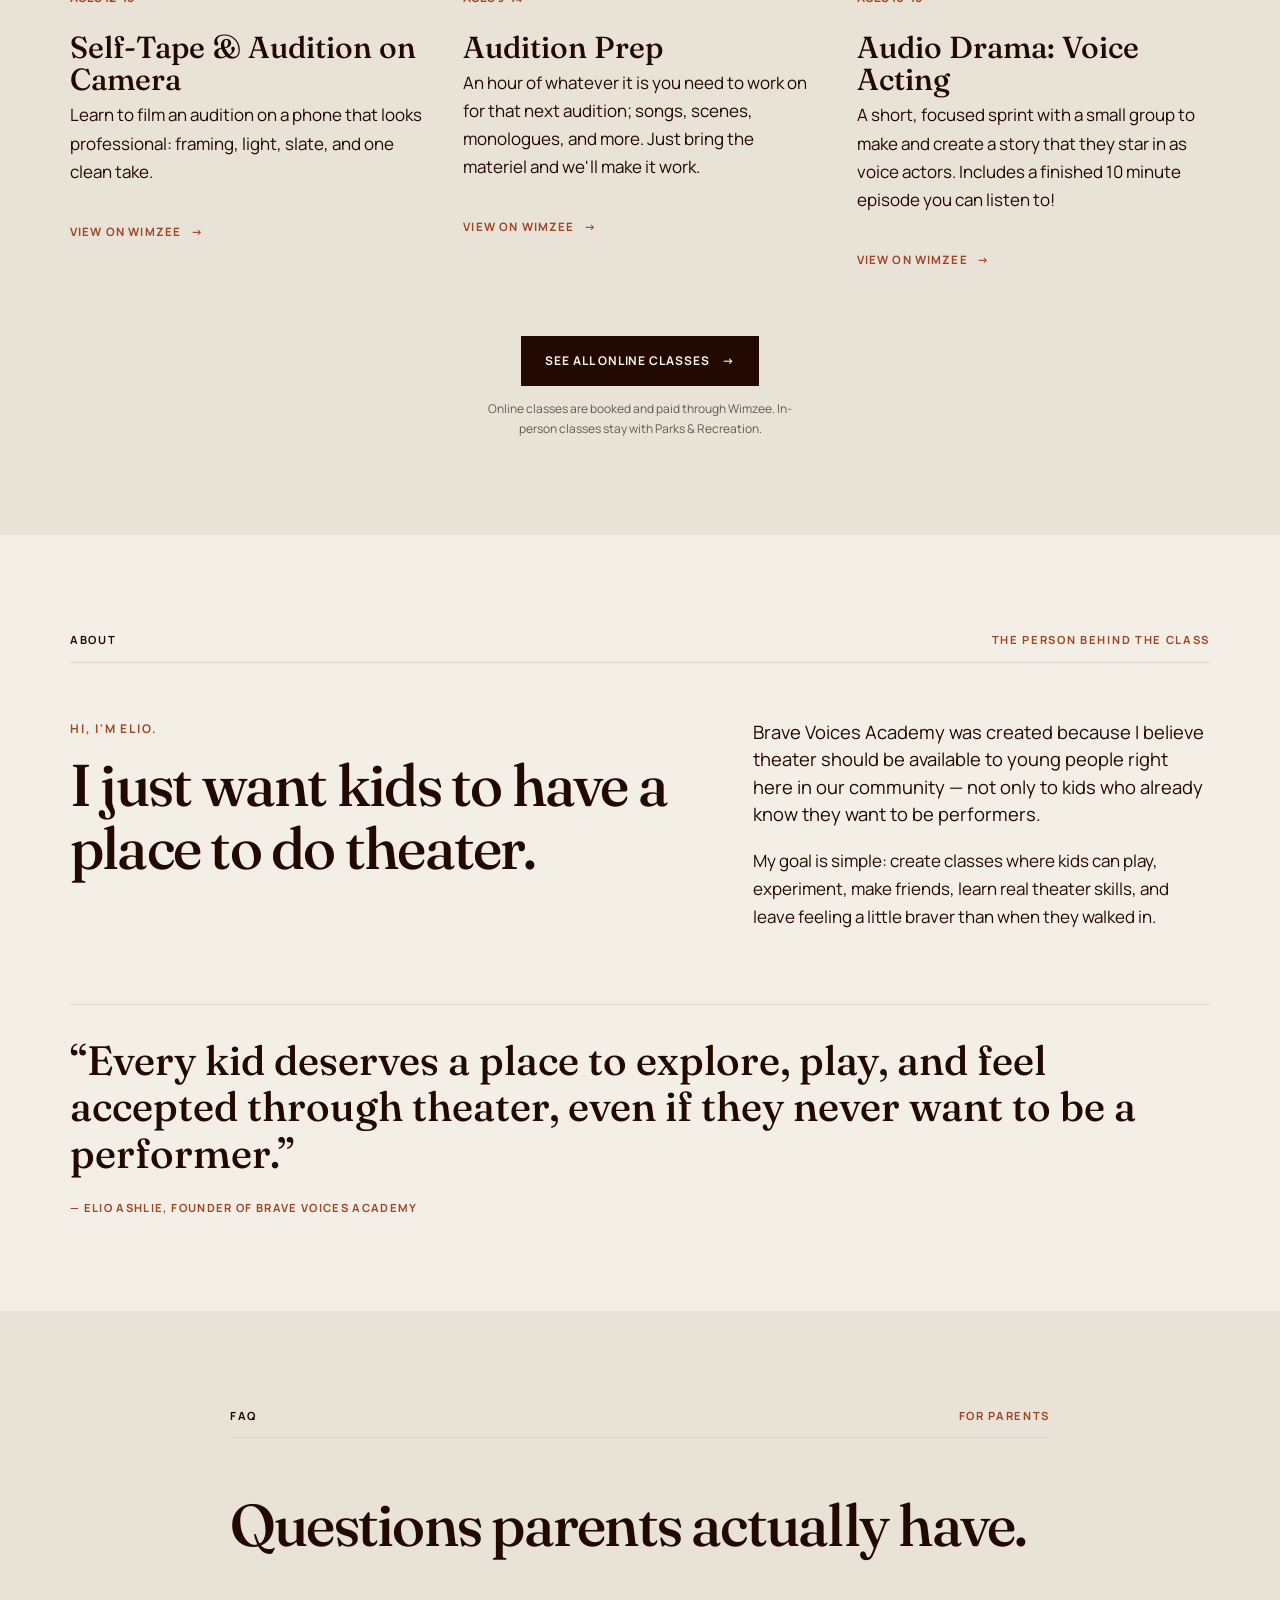
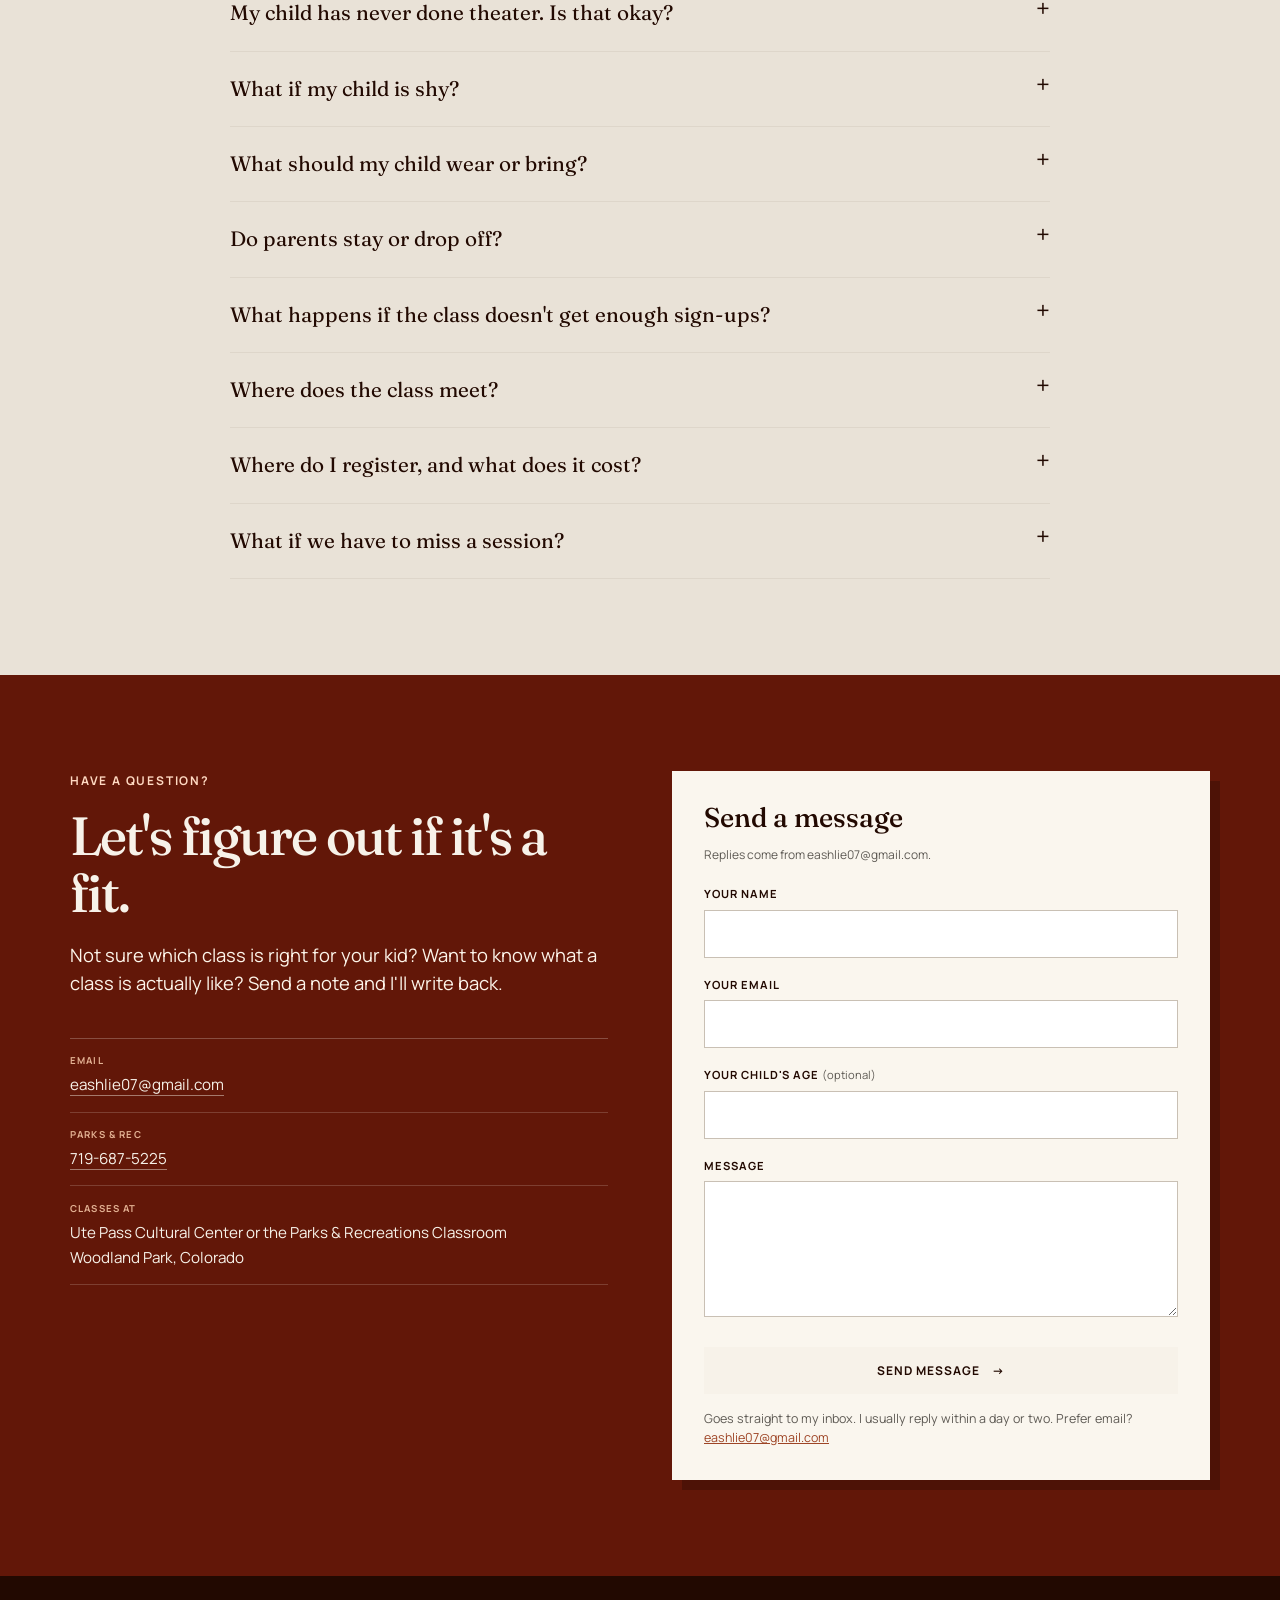
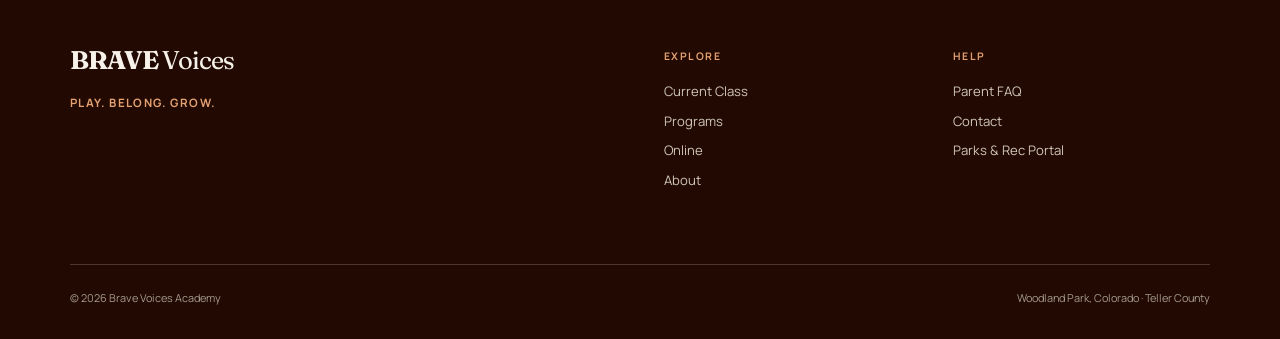
==== commit 71532668: "Update website" ====
--- a/index.html
+++ b/index.html
@@ -393,7 +393,7 @@
 
         <article>
           <span class="step-num">AGES 10–18</span>
-          <h3>Aduio Drama: Voice Acting</h3>
+          <h3>Audio Drama: Voice Acting</h3>
           <p>A short, focused sprint with a small group to make and create a story that they star in as voice actors. Includes a finished 10 minute episode you can listen to!</p>
           <!-- WIMZEE LINK -->
           <a class="online-card-link" href="https://wimzee1.mysharetribe.com/u/6b00d610-3701-437c-a354-07237281b87d" target="_blank" rel="noopener noreferrer">View on Wimzee <span aria-hidden="true">→</span></a>
